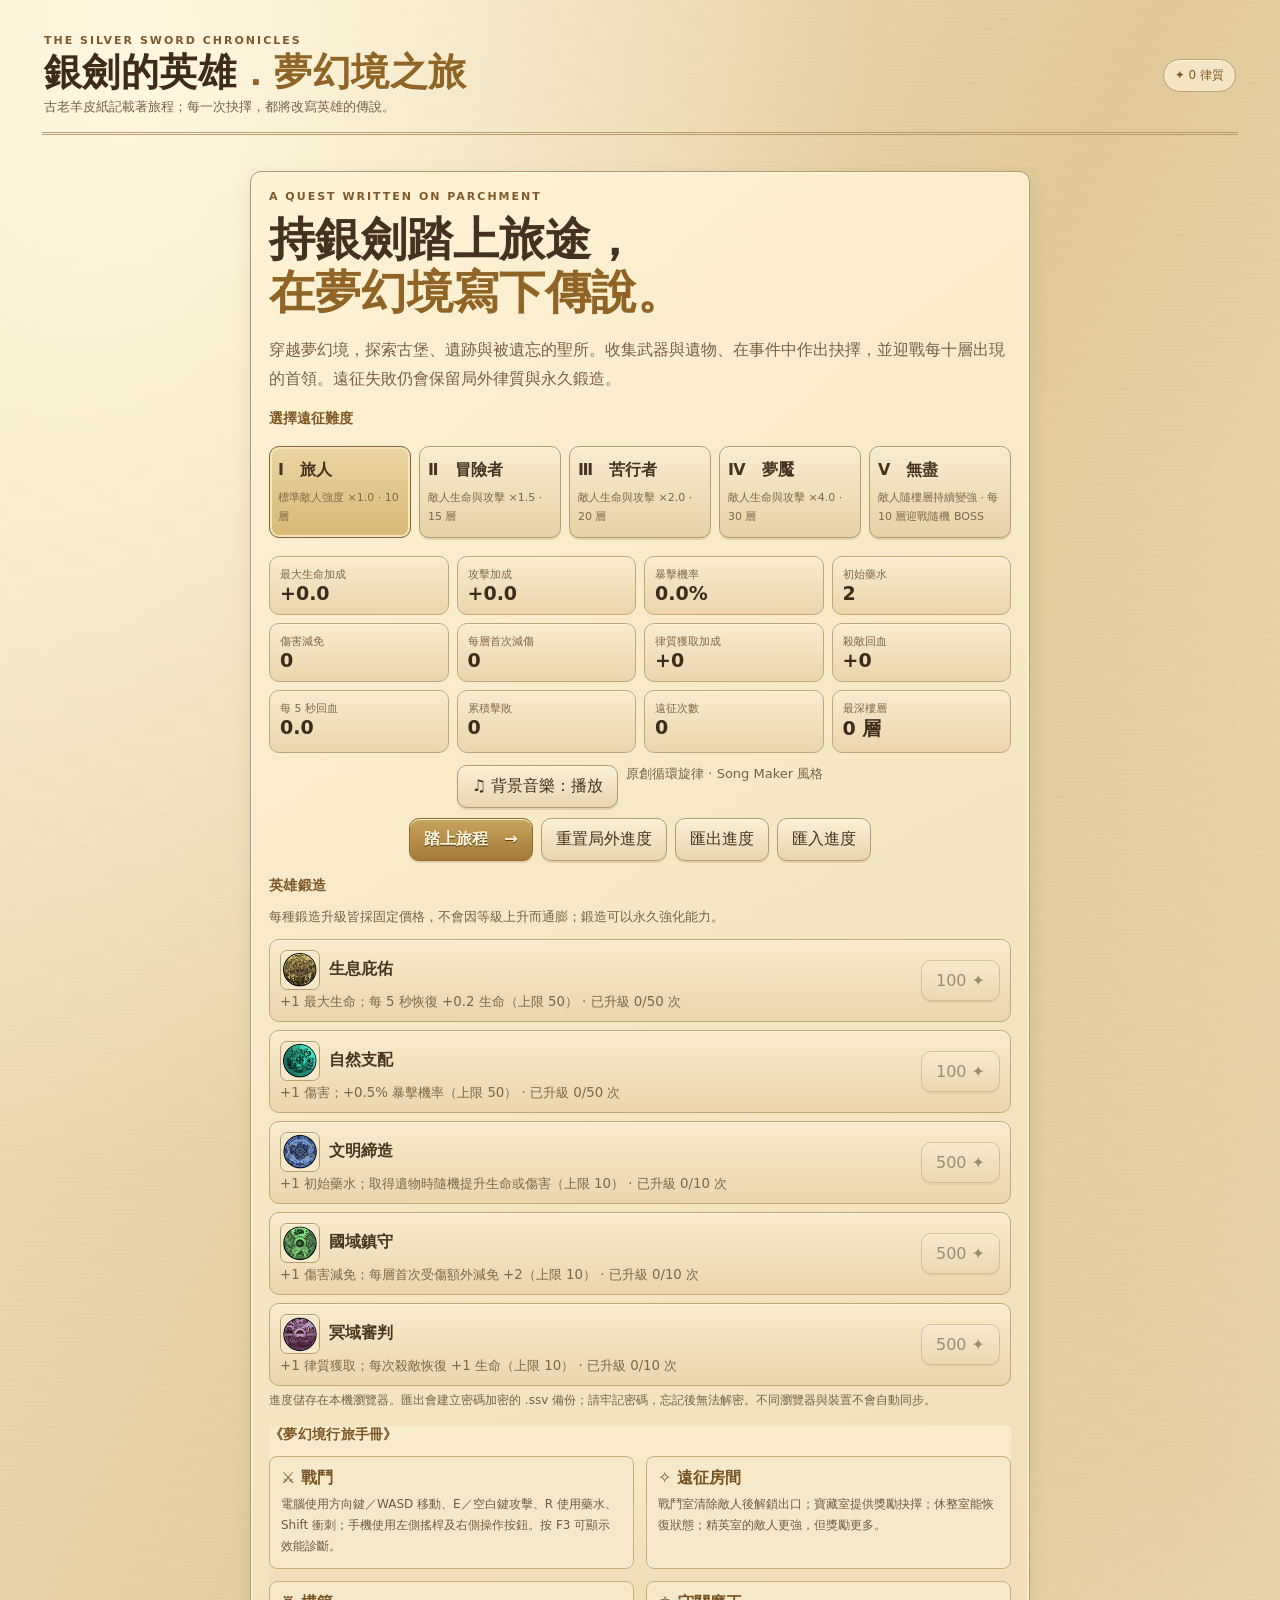
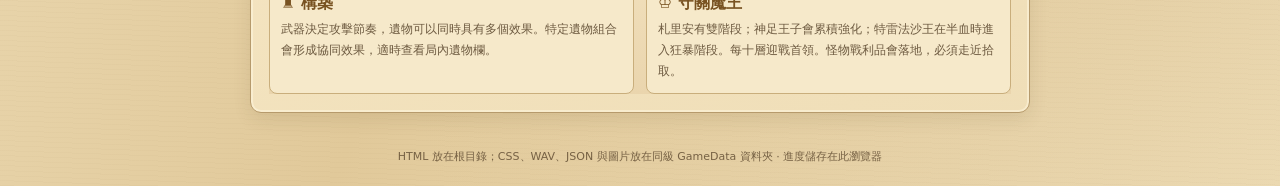
==== AshDungeon_3.html @ c8177628 "Add files via upload" ====
<!doctype html>
<html lang="zh-Hant">
<head>
<meta charset="utf-8"><meta name="viewport" content="width=device-width,initial-scale=1"><meta name="theme-color" content="#e9d9b8"><meta name="description" content="銀劍的英雄．夢幻境之旅：羊皮紙風格的即時戰鬥 Roguelite 遠征。"><title>銀劍的英雄．夢幻境之旅</title>
<link rel="stylesheet" href="./GameData/ashen_combat_fx.css"><style>
:root{--bg:#111318;--panel:#1b1e26;--panel2:#242833;--line:#353b49;--text:#eee9df;--muted:#9da5b5;--gold:#e9bd6b;--red:#e46f6f;--green:#8ed0a0;--blue:#91b9ed}*{box-sizing:border-box}body{margin:0;background:radial-gradient(ellipse at top,#252a36 0,#111318 55%);color:var(--text);font-family:system-ui,-apple-system,"Noto Sans TC","Microsoft JhengHei",sans-serif;min-height:100vh}button,select{font:inherit}button{cursor:pointer;border:1px solid var(--line);border-radius:10px;padding:10px 14px;background:#2b303c;color:var(--text);transition:.15s}button:hover:not(:disabled){border-color:var(--gold);transform:translateY(-1px)}button:disabled{opacity:.35;cursor:not-allowed}.primary{background:var(--gold);color:#211a10;border-color:var(--gold);font-weight:800}.danger{border-color:#754343;background:#402b30}.wrap{max-width:1150px;margin:auto;padding:22px}.top{display:flex;justify-content:space-between;align-items:center;gap:16px;margin-bottom:18px}.eyebrow{font-size:11px;letter-spacing:3px;color:var(--gold);font-weight:800}.brand{font-size:clamp(24px,4vw,38px);font-weight:900;letter-spacing:1px}.sub{color:var(--muted);font-size:13px}.badge{border:1px solid var(--line);border-radius:999px;padding:7px 11px;color:var(--gold);font-size:12px;white-space:nowrap}.layout{display:grid;grid-template-columns:minmax(0,1.6fr) minmax(270px,1fr);gap:16px}.panel{background:linear-gradient(145deg,#20242d,#191c23);border:1px solid var(--line);border-radius:16px;padding:18px;box-shadow:0 12px 30px #0002}.panel h2,.panel h3{margin:0 0 12px}.panel h2{font-size:17px}.panel h3{font-size:14px;color:var(--gold)}.startscreen{max-width:780px;margin:4vh auto}.hero{font-size:clamp(28px,5vw,46px);font-weight:950;line-height:1.15;margin:10px 0}.gold{color:var(--gold)}.intro{line-height:1.8;color:#c4c8d0}.difficulty{display:grid;grid-template-columns:repeat(4,1fr);gap:8px;margin:18px 0}.diff{padding:13px 8px;text-align:left}.diff strong{display:block;margin-bottom:5px}.diff small{color:var(--muted);font-size:11px}.diff.active{border-color:var(--gold);background:#403729;box-shadow:inset 0 0 0 1px #e9bd6b55}.stats{display:grid;grid-template-columns:repeat(4,1fr);gap:8px;margin-bottom:12px}.stat{padding:10px;background:#14171d;border:1px solid #2b303a;border-radius:10px}.stat label{font-size:11px;color:var(--muted);display:block}.stat strong{font-size:19px}.bar{height:6px;background:#353943;border-radius:99px;overflow:hidden;margin-top:6px}.bar span{display:block;height:100%;background:var(--red);transition:width .2s}.bar.blue span{background:var(--blue)}.map{display:grid;grid-template-columns:repeat(9,minmax(0,1fr));gap:5px;max-width:500px;margin:12px auto}.tile{aspect-ratio:1;padding:0;display:flex;align-items:center;justify-content:center;font-size:clamp(14px,3vw,23px);border-radius:7px;background:#272b34;border:1px solid #363b46;position:relative}.tile.floor{background:#20242b}.tile.wall{background:#111318;color:#424854}.tile.player{border-color:var(--gold);box-shadow:inset 0 0 0 2px #e9bd6b44}.tile.enemy{background:#492d33;border-color:#7a454b}.tile.exit{background:#2f4439;border-color:#547a61}.tile.chest{background:#493c28;border-color:#8c6c36}.tile.boss{background:#57272e;border-color:#b94b58}.controls{display:grid;grid-template-columns:repeat(3,1fr);gap:6px;max-width:220px;margin:12px auto}.controls button{padding:12px 4px}.controls .empty{visibility:hidden}.actions{display:flex;gap:8px;flex-wrap:wrap;justify-content:center}.log{height:190px;overflow:auto;display:flex;flex-direction:column;gap:7px;font-size:13px;line-height:1.55}.log p{margin:0;padding:7px 9px;background:#15181e;border-radius:7px;color:#c6cad2}.log p:first-child{color:var(--gold)}.skill-list{display:grid;gap:8px}.weapon-list{display:grid;gap:7px;margin-top:8px}.weapon-item{display:flex;justify-content:space-between;align-items:center;gap:8px;padding:9px;border:1px solid var(--line);border-radius:9px;background:#161920}.weapon-item.active{border-color:var(--gold);background:#403729}.skill{display:flex;justify-content:space-between;align-items:center;gap:12px;padding:10px;border:1px solid var(--line);border-radius:10px;background:#161920}.skill small{display:block;color:var(--muted);margin-top:3px}.section{margin-top:16px}.hidden{display:none!important}.upgrade-grid{display:grid;grid-template-columns:repeat(3,1fr);gap:10px}.upgrade{padding:15px;text-align:left;min-height:130px}.upgrade .ico{font-size:25px}.upgrade strong{display:block;margin:7px 0}.upgrade small{color:var(--muted);line-height:1.5}.modal{position:fixed;inset:0;background:#090a0dcc;display:flex;align-items:center;justify-content:center;padding:20px;z-index:5}.modalbox{max-width:680px;width:100%;background:#1b1e26;border:1px solid #55505a;border-radius:18px;padding:24px;box-shadow:0 25px 100px #0009}.modalbox h2{margin-top:0}.foot{margin-top:18px;text-align:center;color:#737b8b;font-size:11px}.toast{color:var(--green);font-size:13px;min-height:20px}.meta-row{display:flex;justify-content:space-between;align-items:center;padding:9px 0;border-bottom:1px solid #303540;font-size:13px}.meta-row:last-child{border:0}.meta-row span{color:var(--muted)}@media(max-width:760px){.wrap{padding:12px}.layout{grid-template-columns:1fr}.difficulty{grid-template-columns:repeat(2,1fr)}.stats{grid-template-columns:repeat(2,1fr)}.upgrade-grid{grid-template-columns:1fr}.top{align-items:flex-start}.map{gap:3px}.tile{border-radius:5px}.panel{padding:14px}}

.joystick-row{display:flex;flex-direction:column;align-items:center;gap:6px;margin:14px auto;touch-action:none;user-select:none}.joystick{width:150px;height:150px;border-radius:50%;position:relative;border:2px solid #626777;background:radial-gradient(circle,#343b49 0,#202530 62%,#151820 64%);box-shadow:inset 0 0 20px #0008;touch-action:none}.joystick:before,.joystick:after{content:"";position:absolute;background:#59617255}.joystick:before{left:50%;top:9%;bottom:9%;width:1px}.joystick:after{top:50%;left:9%;right:9%;height:1px}.joystick-thumb{position:absolute;width:54px;height:54px;left:50%;top:50%;transform:translate(-50%,-50%);border-radius:50%;border:2px solid var(--gold);background:radial-gradient(circle at 35% 30%,#f6d99d,#ad7d36);box-shadow:0 4px 12px #0008;pointer-events:none}.joy-note{font-size:11px;color:var(--muted)}.tile{overflow:visible}.tile.enemy,.tile.boss{transition:filter .15s}

.forge-heading{display:flex;align-items:center;gap:9px;margin-bottom:2px}.forge-info{flex:1;min-width:0}.forge-icon{width:40px;height:40px;flex:0 0 40px;display:inline-flex;align-items:center;justify-content:center;font-size:28px;border:1px solid #3b414f;border-radius:9px;background:#10141b;overflow:hidden}.forge-icon .game-icon-image{width:100%;height:100%;object-fit:contain}.weapon-icon{display:inline-flex;vertical-align:middle;align-items:center;justify-content:center;width:27px;height:27px;margin-right:5px;font-size:21px}.weapon-icon .game-icon-image{width:100%;height:100%;object-fit:contain}.forge-skill{align-items:center}
</style>
<style id="silverParchmentTheme">
:root{--bg:#e9d9b8;--panel:#f5e7c8;--panel2:#ead8b2;--line:#b9a37d;--text:#3e3020;--muted:#78664a;--gold:#8d642b;--red:#9a3f36;--green:#426747;--blue:#466d8d;--ink:#3c2c1b;--paper:#f5e9ca;--paper-dark:#e5d1a8;--silver:#8d969f}
html{background:#d8c398}body{color:var(--text);background-color:#e9d9b8;background-image:radial-gradient(ellipse at 12% 3%,#fff5da 0,transparent 44%),radial-gradient(ellipse at 88% 82%,#c5a87933 0,transparent 45%),repeating-linear-gradient(3deg,#6e512405 0,#6e512405 1px,transparent 1px,transparent 4px),linear-gradient(115deg,#efe2c3,#e3d0a9 50%,#eddfbf);font-family:Georgia,"Noto Serif TC","Songti TC","PMingLiU",serif}
body:before{content:"";position:fixed;inset:0;pointer-events:none;opacity:.2;z-index:-1;background:repeating-linear-gradient(90deg,transparent 0,transparent 7px,#8e71431a 8px,transparent 9px);mix-blend-mode:multiply}
button,select,input{font-family:inherit}button{color:#44331f;background:linear-gradient(#fbf0d7,#e8d5af);border-color:#b49a6e;box-shadow:0 2px 0 #b49a6e55, inset 0 1px #fff8d9;transition:transform .12s,border-color .12s,box-shadow .12s}button:hover:not(:disabled){border-color:#815923;box-shadow:0 3px 0 #9a784633;transform:translateY(-1px)}button:disabled{opacity:.48}.primary{background:linear-gradient(#c6a15a,#a7803d);color:#fff8e4;border-color:#8d642b;text-shadow:0 1px #503817}.danger{color:#6e2925;background:linear-gradient(#f4dfc9,#e7c7ad);border-color:#b17a60}
.wrap{max-width:1240px}.top{padding:12px 2px 16px;border-bottom:3px double #b99d70}.eyebrow{color:#7e5a2a;letter-spacing:2px}.brand{color:#3d2b1b;text-shadow:0 1px #fff4d7;letter-spacing:.4px}.gold{color:#8f6426}.badge{background:#f4e5c5;color:#80591f;border-color:#bca174;box-shadow:inset 0 1px #fff8de}.panel{background:linear-gradient(150deg,#fbf0d6ee,#f1e0bded);border:1px solid #b69a6d;border-radius:11px;box-shadow:0 6px 18px #5d452019,inset 0 0 0 3px #fff6dc66}.panel h3{color:#7c5625}.sub,.intro{color:#6f5d43}.intro{line-height:1.85}.stat,.live-stat,.skill,.weapon-item{background:#ead8b6;border-color:#c8af82;color:#443421;box-shadow:inset 0 1px #fff4d6}.stat strong,.live-stat strong{color:#3c2c1b}.difficulty .diff{background:linear-gradient(#f8edcf,#e6d1a7)}.difficulty .diff.active{background:linear-gradient(#ead5a4,#d8b975);border-color:#86602d;box-shadow:inset 0 0 0 2px #f5e5bd}.map{background-color:#e7d3a9!important;border:3px double #9f8257!important;box-shadow:inset 0 0 0 4px #f8eac8, inset 0 0 28px #97744730}.arena-wall{background:linear-gradient(135deg,#b6a17b,#8b7657)!important;border-color:#6b583e!important;box-shadow:inset 0 0 0 2px #caba98,0 2px 2px #392a1b33}.arena-actor .arena-name{color:#342617;text-shadow:0 1px #f8eaca}.arena-actor.enemy .arena-sprite{filter:drop-shadow(0 2px 2px #49271955)}.arena-actor.player .arena-sprite{filter:drop-shadow(0 2px 2px #24476b55)}.arena-hp{background:#ccb99a;border:1px solid #887353}.arena-hp span{background:linear-gradient(90deg,#9b3934,#cf6552)}.arena-actor.player .arena-hp span{background:linear-gradient(90deg,#4c704f,#7b9d64)}.arena-exit,.arena-chest,.arena-search{filter:drop-shadow(0 1px 1px #5a3c20a0)}.attack-range-ring{border-color:#7d6ca3!important;background:#bdaedf17!important}.log{background:#f8edcf;border-color:#c4aa7c;color:#4e3a24}.log p{border-bottom-color:#d8c39d}.boss-info{background:#f0d9be;color:#7a302c;border-color:#b87b66}.modal{background:#49351f75;backdrop-filter:blur(2px)}.modalbox{background:linear-gradient(150deg,#fbefd1,#e8d4ad);border-color:#a98c60;box-shadow:0 18px 45px #38241155,inset 0 0 0 3px #fff4d4}.upgrade{background:linear-gradient(#f8edcf,#e7d3ac);border-color:#c1a477}.upgrade strong{color:#4b351e}.upgrade small{color:#7a684d}.toast{background:#f6e6c3;color:#554027;border-color:#bfa174}.foot{color:#806e53}.section{border-top-color:#c7ad80}.meta-row{border-bottom-color:#d2bd97}.forge-icon{color:#82602d}.weapon-item.active{background:#e6d1a4;border-color:#8b642d;box-shadow:inset 0 0 0 1px #b28c4f66}.target-status{margin:6px 0 10px;padding:8px 11px;background:#eee0bd;border:1px dashed #b79a6d;border-radius:8px;color:#665135;font-size:12px}.starter-choice{display:flex;align-items:center;justify-content:space-between;gap:18px;padding:13px;margin:12px 0;background:#eee0bd;border:1px solid #c1a477;border-radius:9px}.starter-choice label{display:flex;flex-direction:column;gap:4px}.starter-choice select{min-width:190px;max-width:100%;padding:9px;border:1px solid #b9a078;border-radius:7px;background:#fff2d2;color:#44331f}.codex{margin-top:15px;background:#efdfbb}.codex-grid{display:grid;grid-template-columns:repeat(2,minmax(0,1fr));gap:12px}.codex-grid>div{padding:11px;border:1px solid #c9ae7c;border-radius:8px;background:#f6e9ca}.codex-grid b{color:#785221}.codex-grid p{margin:5px 0 0;font-size:12px;line-height:1.75;color:#6d5a40}.build-panel{margin-top:12px;padding:12px;background:#efe0bc;border:1px solid #c7ab7b;border-radius:9px}.build-panel h4{margin:0 0 8px;color:#795421}.build-panel .synergy{padding:7px 8px;margin:5px 0;border-left:3px solid #78916c;background:#f8edce;font-size:12px}.build-panel .synergy.inactive{opacity:.55;border-left-color:#bca77c}.weapon-dps{display:block;margin-top:3px;color:#7b633f;font-size:11px}.arena-actor{pointer-events:auto;cursor:crosshair;will-change:left,top;transition:left .055s linear,top .055s linear}.target-lock-marker{position:absolute;z-index:13;transform:translate(-50%,-50%);color:#9b3c31;font-size:25px;text-shadow:0 1px #fff1cf;pointer-events:none;animation:targetMarkPulse .7s ease-in-out infinite alternate}@keyframes targetMarkPulse{from{opacity:.65;transform:translate(-50%,-50%) scale(.85)}to{opacity:1;transform:translate(-50%,-50%) scale(1.08)}}.arena-actor.elite .arena-sprite{filter:drop-shadow(0 0 5px #a76627);outline:2px solid #b47f34;outline-offset:2px;border-radius:50%}.arena-actor.target-locked .arena-sprite{outline:3px solid #a63d32;outline-offset:5px;border-radius:50%;filter:drop-shadow(0 0 7px #d16b43)}.arena-actor.target-locked:after{content:"◆";position:absolute;top:-26px;left:50%;transform:translateX(-50%);color:#9e3c32;font-size:16px;text-shadow:0 1px #fff3d8}.enemy-attack-warning{position:absolute;z-index:12;transform:translate(-50%,-50%);width:29px;height:29px;border:2px solid #a34036;border-radius:50%;background:#e6a59a77;color:#7c2d27;text-align:center;font:bold 18px/25px Georgia,serif;pointer-events:none;box-shadow:0 0 0 4px #b74f3b22;animation:attackWarningPulse .36s ease-in-out infinite alternate}.magic-charge-marker{color:#9a762b!important;background:#fff0b8bd!important;border-color:#8d642b!important;box-shadow:0 0 0 4px #d3aa4f44,0 0 15px #d3aa4f99!important}.boss-warning-lane{background:#b7473c55!important;border-color:#8c2e2b!important}.elite-label{color:#945f22;font-weight:800}.save-help{color:#806a4a;font-size:12px;margin-top:5px}.section h3{letter-spacing:.3px}.arena-actor.bleeding .arena-sprite{filter:drop-shadow(0 0 5px #a33b33)!important}.arena-actor.bleeding:before{content:'🩸';position:absolute;right:-9px;top:-12px;font-size:14px;z-index:15;filter:drop-shadow(0 1px #fff0cb)}.scenario-chance{display:block;color:#486b48;font-weight:700;margin-top:4px}.scenario-cost{color:#91473d}.scenario-lock{color:#9a3b33}.save-help{line-height:1.65}@keyframes attackWarningPulse{from{transform:translate(-50%,-50%) scale(.9);opacity:.7}to{transform:translate(-50%,-50%) scale(1.08);opacity:1}}
@media(max-width:760px){.wrap{padding:12px}.layout{grid-template-columns:minmax(0,1fr)}.starter-choice{align-items:stretch;flex-direction:column;gap:8px}.starter-choice select{width:100%}.codex-grid{grid-template-columns:1fr}.top{align-items:flex-start}.badge{white-space:normal}}
</style>


<style id="silver-final-theme-fixes">
body,button,select,input,textarea,.hero,h1,h2,h3,h4,.arena-actor .arena-name,.enemy-attack-warning,.magic-charge-marker{font-family:system-ui,-apple-system,"Noto Sans TC","Microsoft JhengHei","PingFang TC","Heiti TC",sans-serif!important}
#gameScreen #map.map{border:0!important;outline:0!important;box-shadow:none!important;background-color:#e7d3a9!important}
.magic-charge-marker{color:#94713a!important;background:rgba(231,211,169,.88)!important;border:1px solid #c7ad80!important;border-radius:5px!important;box-shadow:0 0 0 2px rgba(199,173,128,.16)!important;text-shadow:0 1px #f8edcf!important;filter:none!important}
.arena-chest{filter:drop-shadow(0 1px 2px #8b7657)!important;background:transparent!important;border:0!important;box-shadow:none!important}
.arena-loot{position:absolute;z-index:4;display:flex;align-items:center;justify-content:center;transform:translate(-50%,-50%);width:3.4%;min-width:21px;aspect-ratio:1;border:1px solid #c7ad80;border-radius:50%;background:rgba(231,211,169,.74);color:#8a642e;font-size:clamp(14px,2.2vw,22px);line-height:1;text-shadow:0 1px #f8edcf;box-shadow:0 1px 2px #947b4b22;pointer-events:none;animation:groundLootPulse 1.4s ease-in-out infinite alternate}
.arena-loot[title^="夢境律質"]{color:#97702f;border-color:#bba071}.arena-loot[title^="遺物"]{color:#8e773d;border-color:#c1a77a}
@keyframes groundLootPulse{from{opacity:.72;transform:translate(-50%,-50%) scale(.92)}to{opacity:1;transform:translate(-50%,-50%) scale(1.04)}}
.enemy-attack-warning.boss-charge-warning{border-color:#9f5f2c;background:rgba(218,157,91,.38);color:#754321;box-shadow:0 0 0 4px rgba(159,95,44,.15)}
</style>

</head><body><div class="wrap">
<header class="top"><div><div class="eyebrow">THE SILVER SWORD CHRONICLES</div><div class="brand">銀劍的英雄<span class="gold">．夢幻境之旅</span></div><div class="sub">古老羊皮紙記載著旅程；每一次抉擇，都將改寫英雄的傳說。</div></div><div class="badge" id="headerMeta">✦ 0 律質</div></header>
<section id="startScreen" class="panel startscreen"><div class="eyebrow">A QUEST WRITTEN ON PARCHMENT</div><div class="hero">持銀劍踏上旅途，<br><span class="gold">在夢幻境寫下傳說。</span></div><p class="intro">穿越夢幻境，探索古堡、遺跡與被遺忘的聖所。收集武器與遺物、在事件中作出抉擇，並迎戰每十層出現的首領。遠征失敗仍會保留局外律質與永久鍛造。</p><h3>選擇遠征難度</h3><div class="difficulty" id="difficultyList"></div><div class="stats meta-stats"><div class="stat"><label>最大生命加成</label><strong id="metaHp">+0.0</strong></div><div class="stat"><label>攻擊加成</label><strong id="metaAtk">+0.0</strong></div><div class="stat"><label>暴擊機率</label><strong id="metaCrit">0.0%</strong></div><div class="stat"><label>初始藥水</label><strong id="metaPot">2</strong></div><div class="stat"><label>傷害減免</label><strong id="metaDR">0</strong></div><div class="stat"><label>每層首次減傷</label><strong id="metaLayerDR">0</strong></div><div class="stat"><label>律質獲取加成</label><strong id="metaShard">+0</strong></div><div class="stat"><label>殺敵回血</label><strong id="metaKillHeal">+0</strong></div><div class="stat"><label>每 5 秒回血</label><strong id="metaRegen">+0.0</strong></div><div class="stat"><label>累積擊敗</label><strong id="metaKills">0</strong></div><div class="stat"><label>遠征次數</label><strong id="metaRuns">0</strong></div><div class="stat"><label>最深樓層</label><strong id="metaBest">0 / 10</strong></div></div><div class="actions" style="margin:10px 0"><button id="musicToggle">♫ 背景音樂：開啟／暫停</button><span class="sub">原創循環旋律 · Song Maker 風格</span></div><div class="actions"><button class="primary" id="startBtn">踏上旅程　→</button><button id="resetMeta">重置局外進度</button><button id="exportSaveBtn">匯出進度</button><button id="importSaveBtn">匯入進度</button><input id="importSaveFile" type="file" accept=".ssv,.json,application/json,application/octet-stream" hidden></div><div class="section"><h3>英雄鍛造</h3><p class="sub">每種鍛造升級皆採固定價格，不會因等級上升而通膨；鍛造可以永久強化能力。</p><div id="metaShop" class="skill-list"></div></div><div class="section codex"><h3>《夢幻境行旅手冊》</h3><div class="codex-grid"><div><b>⚔ 戰鬥</b><p>電腦使用方向鍵／WASD 移動、E／空白鍵攻擊、R 使用藥水、Shift 衝刺；手機使用左側搖桿及右側操作按鈕。按 F3 可顯示效能診斷。</p></div><div><b>✧ 遠征房間</b><p>戰鬥室清除敵人後解鎖出口；寶藏室提供獎勵抉擇；休整室能恢復狀態；精英室的敵人更強，但獎勵更多。</p></div><div><b>♜ 構築</b><p>武器決定攻擊節奏，遺物可以同時具有多個效果。特定遺物組合會形成協同效果，適時查看局內遺物欄。</p></div><div><b>♔ 守關魔王</b><p>札里安有雙階段；神足王子會累積強化；特雷法沙王在半血時進入狂暴階段。每十層迎戰首領。怪物戰利品會落地，必須走近拾取。</p></div></div></div></section>
<section id="gameScreen" class="hidden">
<div class="layout"><div class="panel"><div style="display:flex;justify-content:space-between;gap:10px;align-items:center"><div><h2 id="roomTitle">第一層：銀霧入口</h2><div class="sub" id="roomDesc">探索道路、搜集戰利品，並尋找通往下一層的出口。</div></div><span class="badge" id="roomBadge">即時戰鬥</span></div><div class="map" id="map" aria-label="地城自由移動地圖"></div>
<div id="bossInfo" class="boss-info hidden" aria-live="polite"></div>
<div class="dpad" aria-label="按住方向鍵持續移動">
  <span class="dpad-empty"></span><button type="button" data-dir="up" aria-label="向上">▲</button><span class="dpad-empty"></span>
  <button type="button" data-dir="left" aria-label="向左">◀</button><button type="button" data-dir="down" aria-label="向下">▼</button><button type="button" data-dir="right" aria-label="向右">▶</button>
  <div class="dpad-note">按住可持續移動；可同時按兩個方向斜向移動。電腦使用方向鍵／WASD。</div>
</div>
<div class="combat-readout"><div class="life-readout"><span>生命值</span><strong id="lifeValue">30 / 30</strong><div class="bar"><span id="lifeBar" style="width:100%"></span></div></div><div class="attack-readout"><span>攻擊力</span><strong id="attackValue">5.0</strong></div></div>
<div class="actions"><button id="attackBtn" class="danger">⚔ 攻擊（E）</button><button id="potionBtn">✚ 使用藥水（R）</button></div><div id="targetStatus" class="target-status" aria-live="polite" style="display:none"></div><div class="perf-tools"><button id="perfToggleBtn" type="button" aria-expanded="false">效能監測</button><div id="perfPanel" class="perf-panel hidden" aria-live="polite">等待戰鬥資料…</div></div><div class="section"><h3>冒險紀錄</h3><div class="log" id="log"></div></div></div>
<div><div class="panel"><h2>局內即時數值面板</h2><div id="liveStats" class="live-stat-grid"><div class="live-stat"><span>生命值（當前／最大）</span><strong id="liveHp">—</strong></div><div class="live-stat"><span>當前最大 HP</span><strong id="liveMaxHp">—</strong></div><div class="live-stat"><span>攻擊力</span><strong id="liveAtk">—</strong></div><div class="live-stat"><span>暴擊機率</span><strong id="liveCrit">—</strong></div><div class="live-stat"><span>常駐減傷</span><strong id="liveDR">—</strong></div><div class="live-stat"><span>本層首次額外減傷</span><strong id="liveLayerDR">—</strong></div><div class="live-stat"><span>回血量／每 5 秒</span><strong id="liveRegen">—</strong></div><div class="live-stat"><span>藥水治療量</span><strong id="livePotionHeal">—</strong></div><div class="live-stat"><span>剩餘藥水</span><strong id="livePotions">—</strong></div><div class="live-stat"><span>移動速度</span><strong id="liveMoveSpeed">—</strong></div><div class="live-stat"><span>武器攻擊半徑</span><strong id="liveRange">—</strong></div><div class="live-stat"><span>命中冷卻／空揮冷卻</span><strong id="liveCooldown">—</strong></div></div><div class="section"><h3>本次遠征</h3><div class="meta-row"><b>難度</b><span id="runDifficulty">旅人</span></div><div class="meta-row"><b>本局律質</b><span id="runShards">0</span></div><div class="meta-row"><b>本局擊殺</b><span id="runKills">0</span></div><div class="meta-row"><b>遺物數量</b><span id="relicCount">0 件</span></div></div><div class="section"><h3>武器欄</h3><div class="sub">裝備武器會改變攻擊倍率與射程。</div><div id="weaponList" class="weapon-list"></div></div><div class="section"><h3>本局遺物</h3><div id="relics" class="skill-list"><div class="sub">尚未取得遺物。</div></div></div><div class="section"><h3>操作提示</h3><p class="sub" style="line-height:1.8">電腦：方向鍵／WASD 移動、E／空白鍵攻擊、R 使用藥水、Shift 衝刺；手機：左側搖桿移動，右側按鈕攻擊、回血與衝刺。靠近星芒印記可調查，清除敵人後即可前往出口。</p></div><button id="giveUpBtn" class="danger" style="width:100%;margin-top:14px">結束本次遠征</button></div></div></div></section>
<audio id="bgm" src="./GameData/ashen_dungeon_bgm.wav" loop preload="auto"></audio><div class="foot">HTML 放在根目錄；CSS、WAV、JSON 與圖片放在同級 GameData 資料夾 · 進度儲存在此瀏覽器</div></div>
<div id="modal" class="modal hidden"><div class="modalbox" id="modalContent"></div></div>
<script>
const $=id=>document.getElementById(id);const DIFFS=[{name:'旅人',desc:'標準敵人強度 ×1.0',hp:1,atk:1,reward:1},{name:'冒險者',desc:'敵人生命與攻擊 ×1.5',hp:1.5,atk:1.5,reward:1.7},{name:'苦行者',desc:'敵人生命與攻擊 ×2.0',hp:2,atk:2,reward:2.2},{name:'夢魘',desc:'敵人生命與攻擊 ×4.0',hp:4,atk:4,reward:3.0}];
const SHOP=[{id:'life',name:'生息庇佑',desc:'+1 最大生命；每 5 秒恢復 +0.2 生命（上限 50）',cost:100,max:50,iconFile:'生息.png',fallbackIcon:'♥'},{id:'nature',name:'自然支配',desc:'+1 傷害；+0.5% 暴擊機率（上限 50）',cost:100,max:50,iconFile:'自然.png',fallbackIcon:'⚔'},{id:'civil',name:'文明締造',desc:'+1 初始藥水；取得遺物時隨機提升生命或傷害（上限 10）',cost:500,max:10,iconFile:'文明.png',fallbackIcon:'⚗'},{id:'nation',name:'國域鎮守',desc:'+1 傷害減免；每層首次受傷額外減免 +2（上限 10）',cost:500,max:10,iconFile:'國域.png',fallbackIcon:'🛡'},{id:'underworld',name:'冥域審判',desc:'+1 律質獲取；每次殺敵恢復 +1 生命（上限 10）',cost:500,max:10,iconFile:'冥域.png',fallbackIcon:'☠'}];
let WEAPONS=[{id:'short',name:'短劍',icon:'🗡️',fallbackIcon:'🗡️',mult:1,range:1,cooldown:1500,wall:false,attackFx:'fx-short'},{id:'long',name:'長劍',icon:'⚔️',fallbackIcon:'⚔️',mult:1.5,range:1,cooldown:2000,wall:false,attackFx:'fx-long'},{id:'spear',name:'長槍',icon:'🔱',fallbackIcon:'🔱',mult:1,range:2,cooldown:1800,wall:false,attackFx:'fx-spear'},{id:'bow',name:'長弓',icon:'🏹',fallbackIcon:'🏹',mult:1,range:2,cooldown:2000,wall:true,attackFx:'fx-arrow'},{id:'gunlance',name:'銃槍',icon:'🔫',fallbackIcon:'🔫',mult:0.4,range:3,cooldown:700,wall:false,attackFx:'fx-bullet'}];let BUFFS=[{name:'銳刃',desc:'本局攻擊力 +2',apply:r=>r.atk+=2},{name:'厚甲',desc:'最大生命 +8，並恢復 8 點生命',apply:r=>{r.maxHp+=8;r.hp=Math.min(r.maxHp,r.hp+8)}},{name:'藥劑熟練',desc:'藥水治療量 +6',apply:r=>r.potHeal+=6},{name:'迅捷步伐',desc:'本局每次受傷減少 1 點（最低 1）',apply:r=>r.armor=(r.armor||0)+1},{name:'靈魂收割',desc:'每次擊殺額外獲得 3 律質',apply:r=>r.bonusShard+=3},{name:'獵手本能',desc:'暴擊機率 +15%',apply:r=>r.crit=Math.min(.75,r.crit+.15)}];let meta=loadMeta(),difficulty=0,run=null;meta.up=Object.assign({life:0,nature:0,civil:0,nation:0,underworld:0},meta.up||{});function loadMeta(){try{return Object.assign({shards:0,up:{life:0,nature:0,civil:0,nation:0,underworld:0},kills:0,runs:0,best:0},JSON.parse(localStorage.getItem('ashen_meta')||'{}'))}catch{return {shards:0,up:{life:0,nature:0,civil:0,nation:0,underworld:0},kills:0,runs:0,best:0}}}function saveMeta(){localStorage.setItem('ashen_meta',JSON.stringify(meta));renderMeta()}
function renderMeta(){
 $('headerMeta').textContent='✦ '+meta.shards+' 律質';$('metaAtk').textContent='+'+meta.up.nature.toFixed(1);$('metaHp').textContent='+'+meta.up.life.toFixed(1);$('metaCrit').textContent=(meta.up.nature*.5).toFixed(1)+'%';$('metaPot').textContent=2+meta.up.civil;$('metaDR').textContent=meta.up.nation;$('metaLayerDR').textContent=2*meta.up.nation;$('metaShard').textContent='+'+meta.up.underworld;$('metaKillHeal').textContent='+'+meta.up.underworld;$('metaRegen').textContent=(meta.up.life*.2).toFixed(1);$('metaKills').textContent=meta.kills;$('metaRuns')&&($('metaRuns').textContent=Number(meta.runs)||0);$('metaBest')&&($('metaBest').textContent=`${Number(meta.best)||0} / 10`);
 $('difficultyList').innerHTML=DIFFS.map((d,i)=>`<button class="diff ${difficulty===i?'active':''}" data-diff="${i}"><strong>${['Ⅰ','Ⅱ','Ⅲ','Ⅳ'][i]}　${d.name}</strong><small>${d.desc}</small></button>`).join('');
 $('metaShop').innerHTML=SHOP.map(s=>`<div class="skill forge-skill"><div class="forge-info"><div class="forge-heading"><span class="forge-icon" data-icon-src="${escapeHtmlText(s.iconFile)}" data-fallback="${escapeHtmlText(s.fallbackIcon)}"></span><b>${escapeHtmlText(s.name)}</b></div><small>${escapeHtmlText(s.desc)} · 已升級 ${meta.up[s.id]}/${s.max} 次</small></div><button data-buy="${s.id}" ${meta.shards<s.cost||meta.up[s.id]>=s.max?'disabled':''}>${s.cost} ✦</button></div>`).join('');
 $('metaShop').querySelectorAll('.forge-icon').forEach(el=>setIconContent(el,el.dataset.iconSrc,el.dataset.fallback||'✧'));
}
$('difficultyList').addEventListener('click',e=>{let b=e.target.closest('[data-diff]');if(b){difficulty=+b.dataset.diff;renderMeta()}});$('metaShop').addEventListener('click',e=>{let b=e.target.closest('[data-buy]');if(!b)return;let s=SHOP.find(x=>x.id===b.dataset.buy);if(meta.shards<s.cost||meta.up[s.id]>=s.max)return;meta.shards-=s.cost;meta.up[s.id]++;saveMeta();logMeta('鍛造完成：'+s.name+'。')});function logMeta(t){let el=$('metaShop');let p=document.createElement('div');p.className='toast';p.textContent=t;el.prepend(p);setTimeout(()=>p.remove(),2500)}
const names=['銀霧入口','斷裂長廊','失落祭室','沉眠兵營','腐朽花園','無聲圖書庫','血色熔爐','空洞聖堂','王座前庭','夢境王座'];let ENEMIES=[];let RELICS=[];let BOSS_DATA={dreamKing:{baseHp:84,speed:136}};let MONSTER_CONFIG={boss:BOSS_DATA.dreamKing};
function startRun(){const d=DIFFS[difficulty],maxHp=30+meta.up.life;run={floor:1,hp:maxHp,maxHp,baseMoveSpeed:200,speedPercent:0,moveSpeed:200,atk:5+meta.up.nature,pots:2+meta.up.civil,shards:0,kills:0,relics:[],bonusShard:meta.up.underworld,regen:meta.up.life*.2,potHeal:12,guard:0,guardBase:meta.up.nation,guardLayer:2*meta.up.nation,guardUsed:false,crit:meta.up.nature*.005,armor:0,weapon:'short',weapons:['short'],buffs:[],turn:0,explored:false,done:false,diff:d,map:[],player:{x:1,y:1},enemies:[],chests:[],exit:{x:7,y:5},roomSearched:false};$('startScreen').classList.add('hidden');$('gameScreen').classList.remove('hidden');$('runDifficulty').textContent=d.name;makeRoom();addLog('你踏入夢幻境。羊皮紙地圖邊緣寫著古老誓言，銀劍在鞘中微微鳴響。');render()}
function makeRoom(){run.player={x:1,y:1};run.exit={x:7,y:5};run.map=[];for(let y=0;y<7;y++){let row=[];for(let x=0;x<9;x++)row.push((x===0||x===8||y===0||y===6)?'wall':'floor');run.map.push(row)}run.map[5][7]='exit';
// 生成內部牆壁；每次加牆後檢查所有可走格仍彼此連通，確保不會封死道路。
const connected=()=>{const seen=new Set(['1,1']),q=[[1,1]];for(let i=0;i<q.length;i++){const [x,y]=q[i];for(const [dx,dy] of [[1,0],[-1,0],[0,1],[0,-1]]){const nx=x+dx,ny=y+dy,k=nx+','+ny;if(nx>0&&nx<8&&ny>0&&ny<6&&run.map[ny][nx]!=='wall'&&!seen.has(k)){seen.add(k);q.push([nx,ny])}}}for(let y=1;y<6;y++)for(let x=1;x<8;x++)if(run.map[y][x]!=='wall'&&!seen.has(x+','+y))return false;return seen.has('7,5')};let candidates=[];for(let y=2;y<5;y++)for(let x=2;x<7;x++)if(!(x===4&&y===3))candidates.push({x,y});candidates.sort(()=>Math.random()-.5);for(const p of candidates){if(Math.random()<.23){run.map[p.y][p.x]='wall';if(!connected())run.map[p.y][p.x]='floor'}}if(run.floor===10)run.map[3][4]='floor';run.enemies=[];run.chests=[];run.roomSearched=false;run.guardThisRoom=false;run.guardUsed=false;let n=run.floor===10?1:Math.min(4,1+Math.floor(run.floor/3));for(let i=0;i<n;i++){let p=randomFloor();if(run.floor===10){p={x:4,y:3};}const regularEnemies=ENEMIES.filter(m=>!m.supportOnly&&Number(m.spawnFromFloor||1)<=run.floor);const monsterPool=regularEnemies.length?regularEnemies:ENEMIES.filter(m=>!m.supportOnly);let base=monsterPool[Math.floor(Math.random()*monsterPool.length)];const packSize=run.floor===10?1:Math.max(1,Math.min(6,Math.floor(Number(base.spawnCount)||1)));for(let packIndex=0;packIndex<packSize;packIndex++){let spawnPoint=p;if(packIndex>0){const offsets=[[1,0],[-1,0],[0,1],[0,-1],[1,1],[-1,1],[1,-1],[-1,-1]].sort(()=>Math.random()-.5);const nearby=offsets.map(([ox,oy])=>({x:p.x+ox,y:p.y+oy})).find(q=>q.x>0&&q.x<8&&q.y>0&&q.y<6&&run.map[q.y][q.x]==='floor'&&!(q.x===1&&q.y===1)&&!(q.x===7&&q.y===5)&&!run.enemies.some(e=>e.x===q.x&&e.y===q.y));spawnPoint=nearby||randomFloor();}const baseHp=run.floor===10?Math.max(1,Number(MONSTER_CONFIG.boss?.baseHp)||84):(Number(base.hp)||1)+run.floor*2;const scaledHp=Math.max(1,Math.round(baseHp*run.diff.hp));const baseAtk=Number(base.atk)||0;run.enemies.push({...base,x:spawnPoint.x,y:spawnPoint.y,name:run.floor===10?'夢境君王':base.name,icon:run.floor===10?'👹':base.icon,hp:scaledHp,maxHp:scaledHp,atk:Math.round((run.floor===10?7:(baseAtk===0?0:baseAtk+Math.floor(run.floor/3)))*run.diff.atk),boss:run.floor===10})}}for(let i=0;i<2;i++){let p=randomFloor();run.chests.push({...p,open:false})}run.searchPoint=randomFloor();run.searchUsed=false; $('roomTitle').textContent=`第 ${run.floor} 層：${names[run.floor-1]}`;$('roomDesc').textContent=run.floor===10?'夢境王座正在甦醒。擊敗夢境君王，結束這次遠征。':'找到出口，帶著戰利品繼續深入。';$('roomBadge').textContent=run.floor===10?'首領戰':'探索中'}function randomFloor(){for(let i=0;i<100;i++){let x=1+Math.floor(Math.random()*7),y=1+Math.floor(Math.random()*5);if(run.map[y][x]==='floor'&&!(x===1&&y===1)&&!(x===7&&y===5)&&!run.enemies?.some(e=>e.x===x&&e.y===y)&&!run.chests?.some(c=>c.x===x&&c.y===y))return{x,y}}return{x:4,y:4}}
function addLog(t){let p=document.createElement('p');p.textContent=t;$('log').prepend(p);while($('log').children.length>45)$('log').lastChild.remove()}
function render(){if(!run)return;$('hpText').textContent=`${Math.max(0,run.hp).toFixed(1)} / ${run.maxHp.toFixed(1)}`;$('hpBar').style.width=Math.max(0,run.hp/run.maxHp*100)+'%';$('atkText').textContent=run.atk.toFixed(1);$('potText').textContent=run.pots;$('floorText').textContent=`${run.floor} / 10`;$('floorBar').style.width=run.floor*10+'%';$('runShards').textContent=run.shards;$('runKills').textContent=run.kills;$('relicCount').textContent=run.relics.length+' 件';$('weaponList').innerHTML=WEAPONS.filter(w=>run.weapons.includes(w.id)).map(w=>`<div class="weapon-item ${run.weapon===w.id?'active':''}"><div><b>${w.icon} ${w.name}</b><div class="sub">傷害 ×${w.mult} · 距離 ${w.range}${w.wall?' · 可穿牆':''}</div></div><button data-equip="${w.id}" ${run.weapon===w.id?'disabled':''}>裝備</button></div>`).join('');const relicCounts={};run.relics.forEach(r=>{const k=r.name;relicCounts[k]=(relicCounts[k]||0)+1});$('relics').innerHTML=run.relics.length?Object.values(run.relics.reduce((a,r)=>{if(!a[r.name])a[r.name]={...r,count:0};a[r.name].count++;return a},{})).map(r=>`<div class="skill"><div><b>${r.icon} ${r.name} <span class="gold">×${r.count}</span></b><small>${r.desc}</small></div></div>`).join(''):'<div class="sub">尚未取得遺物。</div>';
let m=$('map');m.innerHTML='';for(let y=0;y<7;y++)for(let x=0;x<9;x++){let b=document.createElement('div'),tile=run.map[y][x];b.className='tile '+tile;let enemy=run.enemies.find(e=>e.x===x&&e.y===y&&!e.dead),chest=run.chests.find(c=>c.x===x&&c.y===y&&!c.open);if(run.player.x===x&&run.player.y===y){b.className+=' player';b.textContent='🧙'}else if(enemy){b.className+=' '+(enemy.boss?'boss':'enemy');b.textContent=enemy.icon;b.title=`${enemy.name} ${enemy.hp}/${enemy.maxHp}`}else if(chest){b.className+=' chest';b.textContent='📦'}else if(tile==='wall')b.textContent='▪';else if(tile==='exit')b.textContent='🚪';else b.textContent='';m.appendChild(b)}$('attackBtn').textContent='⚔ 攻擊射程內敵人';$('attackBtn').disabled=!nearEnemy();$('potionBtn').disabled=run.pots<=0||run.hp===run.maxHp;if($('exploreBtn'))$('exploreBtn').disabled=run.roomSearched}
function getWeapon(){return WEAPONS.find(w=>w.id===run.weapon)||WEAPONS[0]}function inRange(e,w=getWeapon()){let dx=Math.abs(e.x-run.player.x),dy=Math.abs(e.y-run.player.y),d=dx+dy;if(w.id==='spear'){if(Math.max(dx,dy)>2||d===0)return false;if(dx&&dy&&Math.max(dx,dy)!==1)return false;}else{if(d>w.range)return false;if(dx&&dy)return false;}if(w.wall)return true;if(dx&&dy)return false;for(let i=1;i<d;i++){let x=run.player.x+(e.x-run.player.x)/d*i,y=run.player.y+(e.y-run.player.y)/d*i;if(run.map[y][x]==='wall')return false}return true}function nearEnemy(){return run?.enemies.find(e=>!e.dead&&inRange(e))}function tickPlayer(){if(run.regen>0)run.hp=Math.min(run.maxHp,run.hp+run.regen)}function move(dx,dy){if(!run||run.done)return;let x=run.player.x+dx,y=run.player.y+dy;if(x<0||x>=9||y<0||y>=7||run.map[y][x]==='wall')return;let e=run.enemies.find(e=>!e.dead&&e.x===x&&e.y===y);if(e){fight(e);return}run.player={x,y};run.turn++;tickPlayer();let c=run.chests.find(c=>c.x===x&&c.y===y&&!c.open);if(c)openChest(c);if(run.map[y][x]==='exit'){if(run.enemies.some(e=>!e.dead)){addLog('出口被殘存的怪物氣息封鎖了。');}else if(run.floor===10){finish(true);return}else{run.floor++;makeRoom();addLog(`你進入第 ${run.floor} 層。古老道路在羊皮紙上逐漸展開。`);if(run.floor%2===1&&run.floor<10)chooseBuff()}}else enemyTurn();render();if(run.hp<=0)finish(false)}function fight(e){let w=getWeapon();if(!inRange(e,w)){addLog('目標超出武器射程或被障礙阻擋。');return}let dmg=Math.round(run.atk*w.mult)+(Math.random()<run.crit?4:0);e.hp-=dmg;addLog(`你對${e.name}造成 ${dmg} 點傷害。`);if(e.hp<=0){e.dead=true;run.kills++;run.hp=Math.min(run.maxHp,run.hp+meta.up.underworld);let reward=Math.max(1,Math.round((2+run.floor*.5)*run.diff.reward))+run.bonusShard;run.shards+=reward;addLog(`${e.name}倒下了，取得 ${reward} 枚夢境律質。`);if(e.boss){finish(true);return}}else{tickPlayer();enemyTurn()}render();if(run.hp<=0)finish(false)}function enemyTurn(){let alive=run.enemies.filter(e=>!e.dead);if(!alive.length)return;let e=alive.reduce((a,b)=>dist(a,run.player)<dist(b,run.player)?a:b);if(dist(e,run.player)<=1){let layerGuard=0;if(!run.guardUsed){layerGuard=run.guardLayer||0;run.guardUsed=true}let dmg=Math.max(0,e.atk-(run.guardBase||0)-layerGuard-(run.guard||0)-(run.armor||0));run.guard=0;run.hp-=dmg;addLog(`${e.name}反擊，造成 ${dmg} 點傷害。`)}else{let dx=Math.sign(run.player.x-e.x),dy=Math.sign(run.player.y-e.y);let opts=Math.random()<.5?[[dx,0],[0,dy]]:[[0,dy],[dx,0]];for(let [a,b] of opts){let nx=e.x+a,ny=e.y+b;if(run.map[ny]?.[nx]==='floor'&&!run.enemies.some(o=>!o.dead&&o!==e&&o.x===nx&&o.y===ny)&&!(run.player.x===nx&&run.player.y===ny)){e.x=nx;e.y=ny;break}}}}function dist(a,b){return Math.abs(a.x-b.x)+Math.abs(a.y-b.y)}function openChest(c){c.open=true;if(Math.random()<Number(RESOURCE_DATA?.chest?.weaponChance??.20)){let available=WEAPONS.filter(w=>!run.weapons.includes(w.id));if(available.length){let found=available[Math.floor(Math.random()*available.length)];run.weapons.push(found.id);addLog(`寶箱中發現新武器：${found.name}（傷害 ×${found.mult}，距離 ${found.range}${found.wall?'，可穿牆':''}）。可在武器欄裝備。`)}}const chestShards=RESOURCE_DATA?.chest?.shards||{min:4,max:8,useDifficultyReward:true};let s=tableInt(chestShards.min,chestShards.max);if(chestShards.useDifficultyReward!==false)s=Math.round(s*(run.diff?.reward||1));run.shards+=s;addLog(`你打開寶箱，找到 ${s} 枚夢境律質。`);if(Math.random()<Number(RESOURCE_DATA?.chest?.relicChance??.45)){let relic=randomRelicByWeight();if(relic)relic.apply(run);if(meta.up.civil>0){if(Math.random()<.5){run.maxHp+=meta.up.civil;run.hp+=meta.up.civil;addLog(`文明締造：遺物使最大生命 +${meta.up.civil}。`)}else{run.atk+=meta.up.civil;addLog(`文明締造：遺物使傷害 +${meta.up.civil}。`)}}if(relic){run.relics.push(relic);addLog(`取得遺物：${relic.name}（${relic.desc}）。`)} }if(Math.random()<Number(RESOURCE_DATA?.chest?.potionChance??.35)){run.pots++;addLog('寶箱裡還有一瓶藥水。')}}function usePotion(){if(!run||run.pots<=0||run.hp===run.maxHp)return;run.pots--;let h=Math.min(run.maxHp-run.hp,run.potHeal);run.hp+=h;addLog(`你使用藥水，恢復 ${h} 點生命。`);enemyTurn();render();if(run.hp<=0)finish(false)}function pickWeighted(items){const pool=(items||[]).filter(x=>Number(x.weight)>0);const total=pool.reduce((n,x)=>n+Number(x.weight||0),0);if(!pool.length||total<=0)return null;let roll=Math.random()*total;for(const item of pool){roll-=Number(item.weight)||0;if(roll<0)return item}return pool[pool.length-1]}
function applySearchOutcome(outcome){if(!run||!outcome)return;const fx=outcome.effect||{},type=fx.type;let amount=0;if(type==='heal_random'){amount=tableInt(fx.min,fx.max);amount=Math.min(amount,Math.max(0,run.maxHp-run.hp));run.hp+=amount;}else if(type==='shards_random'){amount=tableInt(fx.min,fx.max);if(fx.difficultyMultiplier)amount=Math.round(amount*(run.diff?.reward||1));run.shards+=amount;}else if(type==='attack_add'){amount=Number(fx.value)||0;run.atk=Math.max(1,run.atk+amount);}else if(type==='speed_percent_random'){amount=tableInt(fx.min,fx.max);amount=applySpeedPercent(run,amount);}else{addLog(`搜索表「${outcome.id||'未知'}」使用了不支援的效果：${type||'未設定'}。`);return}const desc=String(outcome.description||outcome.name||'你完成了搜索。').replaceAll('{amount}',String(amount)).replaceAll('{speed}',String(Math.round(run.moveSpeed||PLAYER_BASE_SPEED)));addLog(desc)}
function explore(){if(!run||run.roomSearched)return;run.roomSearched=true;const outcome=pickWeighted(SEARCH_TABLE_DATA?.outcomes||[]);if(!outcome){addLog('搜索表沒有可抽取的結果，請檢查 GameData/dungeon_search.json。');render();return}applySearchOutcome(outcome);render()}
function chooseBuff(){if(!run||run.done)return;const candidates=[...BUFFS];let pool=[];while(candidates.length&&pool.length<3){const picked=pickWeighted(candidates);if(!picked)break;pool.push(picked);candidates.splice(candidates.indexOf(picked),1)}showModal(`<div class="eyebrow">FLOOR MILESTONE</div><h2>突破兩層：選擇一項局內強化</h2><p class="intro">這些祝福只在本次遠征有效，離開地城後便會消失。</p><div class="upgrade-grid">${pool.map((b,i)=>`<button class="upgrade" data-buff="${i}"><div class="ico">${escapeHtmlText(b.icon||'✦')}</div><strong>${escapeHtmlText(b.name)}</strong><small>${escapeHtmlText(b.desc)}</small></button>`).join('')}</div>`);document.querySelectorAll('[data-buff]').forEach(b=>b.onclick=()=>{let buff=pool[+b.dataset.buff];buff.apply(run);run.buffs.push(buff.name);addLog(`局內祝福：${buff.name}（${buff.desc}）。`);closeModal();render()})}
$('weaponList').addEventListener('click',e=>{let b=e.target.closest('[data-equip]');if(!b||!run)return;run.weapon=b.dataset.equip;addLog(`你裝備了${getWeapon().name}。`);render()});
function finish(win){if(!run||run.done)return;run.done=true;let earned=run.shards+(win?Math.round(10*run.diff.reward):0);meta.shards+=earned;meta.kills+=run.kills;meta.runs++;if(win)meta.best=Math.max(meta.best,run.floor);saveMeta();showModal(`<div class="eyebrow">EXPEDITION ${win?'CLEARED':'ENDED'}</div><h2>${win?'夢境王座已沉寂。':'你倒在夢境深處。'}</h2><p class="intro">${win?'你穿越十層夢幻境，讓銀劍的光芒再次照亮沉睡王國。':'夢境將你送回入口，但旅程留下的律質仍可用於永久鍛造。'}</p><div class="stats"><div class="stat"><label>本次律質</label><strong>✦ ${earned}</strong></div><div class="stat"><label>抵達樓層</label><strong>${run.floor} / 10</strong></div><div class="stat"><label>擊敗敵人</label><strong>${run.kills}</strong></div><div class="stat"><label>永久律質總數</label><strong>${meta.shards}</strong></div></div><div class="actions"><button class="primary" id="againBtn">再次遠征</button><button id="homeBtn">返回英雄大廳</button></div>`);$('againBtn').onclick=()=>{closeModal();$('gameScreen').classList.add('hidden');$('startScreen').classList.remove('hidden');run=null;renderMeta();startRun()};$('homeBtn').onclick=()=>{closeModal();$('gameScreen').classList.add('hidden');$('startScreen').classList.remove('hidden');run=null;renderMeta()}}
function showModal(html){$('modalContent').classList.remove('scenario-result');$('modalContent').innerHTML=html;$('modal').classList.remove('hidden')}function closeModal(){$('modal').classList.add('hidden')}
document.querySelectorAll('[data-move]').forEach(b=>b.addEventListener('click',()=>{let [x,y]=b.dataset.move.split(',').map(Number);move(x,y)}));// Legacy discrete key movement removed; continuous held-key controller below is the single movement authority.const bgm=$('bgm');$('musicToggle').onclick=()=>{if(bgm.paused){bgm.play().catch(()=>{});$('musicToggle').textContent='♫ 背景音樂：暫停';}else{bgm.pause();$('musicToggle').textContent='♫ 背景音樂：已暫停';}};$('startBtn').onclick=()=>{startRun();};$('attackBtn').onclick=()=>{let e=nearEnemy();if(e)fight(e)};$('potionBtn').onclick=usePotion;if($('exploreBtn'))$('exploreBtn').onclick=explore;$('giveUpBtn').onclick=()=>finish(false);$('resetMeta').onclick=()=>{if(confirm('確定重置所有永久升級與律質？此操作無法復原。')){meta={shards:0,up:{life:0,nature:0,civil:0,nation:0,underworld:0},kills:0,runs:0,best:0,unlockedWeapons:['short'],startWeapon:'short',version:2};saveMeta()}};

// ===== 即時戰鬥系統（覆寫舊的回合制行動） =====
let realtimeTimer=null, joystickPointer=null, joystickVector={x:0,y:0}, joystickMoveTimer=null;
const COMBAT_COOLDOWN=2000, REGEN_INTERVAL=5000, ENEMY_ACTION_INTERVAL=1050, PLAYER_MOVE_INTERVAL=155;
const baseStartRun=startRun;
startRun=function(){
  if(realtimeTimer){clearInterval(realtimeTimer);realtimeTimer=null;}
  if(joystickMoveTimer){clearInterval(joystickMoveTimer);joystickMoveTimer=null;}
  // 每次開始新遠征（包含按「再次遠征」）時清空上一局紀錄。
  $('log').innerHTML='';
  baseStartRun();
  run.nextRegenAt=Date.now()+REGEN_INTERVAL;
  run.nextEnemyAt=Date.now()+ENEMY_ACTION_INTERVAL;
  run.nextAttackAt=0;
  run.lastFrame=Date.now();
  realtimeTimer=setInterval(realtimeUpdate,100);
};
function aliveEnemies(){return run?run.enemies.filter(e=>!e.dead):[]}
function nearestEnemyInRange(){if(!run)return null;return aliveEnemies().filter(e=>inRange(e)).sort((a,b)=>dist(a,run.player)-dist(b,run.player))[0]||null}
nearEnemy=function(){return nearestEnemyInRange()};
function tileCenter(x,y){const tiles=$('map').querySelectorAll('.tile');const el=tiles[y*9+x];if(!el)return null;const r=el.getBoundingClientRect();return{x:r.left+r.width/2,y:r.top+r.height/2}}
function emitFx(kind,from,to,label=''){
  const a=tileCenter(from.x,from.y),b=tileCenter(to.x,to.y);if(!a||!b)return;
  const el=document.createElement('div');el.className='combat-fx '+kind;el.textContent=label||({'fx-short':'⚔','fx-long':'✦','fx-spear':'➤','fx-arrow':'➶','fx-bite':'☻','fx-slash':'╱','fx-hit':'✹','fx-heal':'✚'}[kind]||'✦');
  el.style.left=a.x+'px';el.style.top=a.y+'px';document.body.appendChild(el);
  if(kind==='fx-arrow'||kind==='fx-spear'){
    const dx=b.x-a.x,dy=b.y-a.y;const angle=Math.atan2(dy,dx)*180/Math.PI;el.style.transform=`translate(-50%,-50%) rotate(${angle}deg)`;
    el.animate([{transform:`translate(-50%,-50%) rotate(${angle}deg) translateX(0)`},{transform:`translate(-50%,-50%) rotate(${angle}deg) translateX(${Math.hypot(dx,dy)}px)`}],{duration:280,easing:'cubic-bezier(.25,.75,.3,1)'});
    setTimeout(()=>el.remove(),320);
  }else if(kind==='fx-hit'){
    el.style.left=b.x+'px';el.style.top=b.y+'px';setTimeout(()=>el.remove(),430);
  }else{setTimeout(()=>el.remove(),430)}
}
function floatDamage(e,n,heal=false){const p=tileCenter(e.x,e.y);if(!p)return;const el=document.createElement('div');el.className='combat-number '+(heal?'healing':'damage');el.textContent=(heal?'+':'−')+Number(n).toFixed(n%1?1:0);el.style.left=p.x+'px';el.style.top=p.y+'px';document.body.appendChild(el);setTimeout(()=>el.remove(),850)}
function currentWeaponFx(){const id=getWeapon().id;return id==='short'?'fx-short':id==='long'?'fx-long':id==='spear'?'fx-spear':'fx-arrow'}
function triggerAttack(){if(!run||run.done||Date.now()<run.nextAttackAt)return;const target=nearestEnemyInRange();if(!target){addLog('射程內沒有可攻擊的敵人。');return}fight(target);}
fight=function(e){if(!run||run.done||!e||e.dead)return;if(Date.now()<run.nextAttackAt)return;if(!inRange(e)){addLog('目標超出武器射程或被障礙阻擋。');return}
  run.nextAttackAt=Date.now()+COMBAT_COOLDOWN;
  const w=getWeapon(),p={...run.player},target={x:e.x,y:e.y};emitFx(currentWeaponFx(),p,target);let dmg=Math.round(run.atk*w.mult)+(Math.random()<run.crit?4:0);e.hp-=dmg;floatDamage(e,dmg);emitFx('fx-hit',target,target);addLog(`你以${w.name}攻擊${e.name}，造成 ${dmg} 點傷害。`);
  if(e.hp<=0){e.dead=true;run.kills++;const kh=meta.up.underworld;if(kh){run.hp=Math.min(run.maxHp,run.hp+kh);floatDamage(run.player,kh,true)}let reward=Math.max(1,Math.round((2+run.floor*.5)*run.diff.reward))+run.bonusShard;run.shards+=reward;addLog(`${e.name}倒下了，取得 ${reward} 枚夢境律質。`);if(Math.random()<.05){const r=randomRelicByWeight();if(r){r.apply(run);run.relics.push(r);addLog(`稀有掉落：${r.name}！`)}}if(Math.random()<.05){run.pots++;addLog('稀有掉落：怪物留下了一瓶藥水。')}if(e.boss){render();finish(true);return}}
  render();if(run.hp<=0)finish(false)
};
// ===== 外部 JSON 情境系統：結果在選擇前完全隱藏 =====
let expeditionScenarioData=null;
let RESOURCE_DATA=null;
let SEARCH_TABLE_DATA=null;
let UPGRADE_TABLE_DATA=null;
let expeditionScenarioStatus='loading';
let expeditionScenarioError='';
let contentDataStatus='loading';
let contentDataError='';
function applyOneRelicEffect(effect,r){if(!effect||!effect.type)return;const v=Number(effect.value)||0;switch(effect.type){case'attack_add':r.atk=(Number(r.atk)||0)+v;break;case'armor_add':r.armor=(Number(r.armor)||0)+v;break;case'weapon_damage_percent_add':applyWeaponScopedBonus(r,effect,'damagePercentAdd');break;case'weapon_attack_speed_percent_add':applyWeaponScopedBonus(r,effect,'attackSpeedPercentAdd');break;case'weapon_range_add':applyWeaponScopedBonus(r,effect,'rangeAdd');break;case'weapon_knockback_cells_add':applyWeaponScopedBonus(r,effect,'knockbackCellsAdd');break;case'max_hp_heal':r.maxHp=(Number(r.maxHp)||0)+v;r.hp=Math.min(r.maxHp,(Number(r.hp)||0)+(Number(effect.heal)||0));break;case'bonus_shard_add':r.bonusShard=(Number(r.bonusShard)||0)+v;break;case'potion_heal_add':r.potHeal=(Number(r.potHeal)||0)+v;break;case'potion_heal_set':r.potHeal=v;break;case'guard_add':r.guardLayer=(Number(r.guardLayer)||0)+v;break;case'fixed_guard_add':r.guardBase=(Number(r.guardBase)||0)+v;break;case'guard_set':r.guardLayer=v;break;case'crit_add':r.crit=Math.max(0,Math.min(.75,(Number(r.crit)||0)+v));break;case'crit_set':r.crit=Math.max(r.crit||0,v);break;case'speed_percent_add':case'change_speed_percent':applySpeedPercent(r,v);break;case'crit_damage_add':r.critDamageBonus=(Number(r.critDamageBonus)||0)+v;break;case'bleed_damage_add':r.bleedDamageAdd=(Number(r.bleedDamageAdd)||0)+v;break;case'staff_charge_reduction':r.staffChargeReduction=Math.min(1500,(Number(r.staffChargeReduction)||0)+v);break;case'low_hp_damage_percent_add':r.lowHpDamagePercent=(Number(r.lowHpDamagePercent)||0)+v;break;case'kill_heal_add':r.killHealAdd=(Number(r.killHealAdd)||0)+v;break;case'kill_shard_add':r.killShardAdd=(Number(r.killShardAdd)||0)+v;break;case'attack_percent_add':r.attackPercentBonus=(Number(r.attackPercentBonus)||0)+v;break;case'boss_attacker_slow':r.bossAttackerSlowMultiplier=Math.min(Number(r.bossAttackerSlowMultiplier)||1,Number(effect.multiplier)||.5);r.bossAttackerSlowDurationMs=Math.max(Number(r.bossAttackerSlowDurationMs)||0,Number(effect.durationMs)||3000);break;case'boss_lifesteal_percent_add':r.bossLifestealPercent=(Number(r.bossLifestealPercent)||0)+v;break;case'boss_cleave_percent_add':r.bossCleavePercent=(Number(r.bossCleavePercent)||0)+v;r.bossCleaveRadiusCells=Math.max(Number(r.bossCleaveRadiusCells)||0,Number(effect.radiusCells)||1.5);break;case'dream_bubble_speed_multiplier':r.dreamBubbleSpeedMultiplier=Math.max(Number(r.dreamBubbleSpeedMultiplier)||1,Number(effect.value)||2);r.dreamBubbleThreshold=Number(effect.threshold)||.5;r.dreamBubbleDurationMs=Math.max(Number(r.dreamBubbleDurationMs)||0,Number(effect.durationMs)||2000);break;case'staff_splash_explosion':r.staffSplashExplosionMultiplier=Math.max(Number(r.staffSplashExplosionMultiplier)||0,v);r.staffSplashExplosionRadiusCells=Math.max(Number(r.staffSplashExplosionRadiusCells)||0,Number(effect.radiusCells)||1);break;default:console.warn('未知遺物效果：',effect.type)}}
function applyRelicDefinition(def,r){const effects=Array.isArray(def.effects)?def.effects:(Array.isArray(def.effect)?def.effect:(def.effect?[def.effect]:[]));for(const effect of effects)applyOneRelicEffect(effect,r)}
async function loadExternalGameData(){
 expeditionScenarioStatus='loading';contentDataStatus='loading';
 try{
  const urls=['./GameData/dungeon_scenarios.json','./GameData/dungeon_monsters.json','./GameData/dungeon_relics.json','./GameData/dungeon_weapons.json','./GameData/dungeon_resources.json','./GameData/dungeon_search.json','./GameData/dungeon_upgrades.json','./GameData/dungeon_boss.json'];
  const responses=await Promise.all(urls.map(url=>fetch(url,{cache:'no-store'})));
  for(let i=0;i<responses.length;i++)if(!responses[i].ok)throw new Error(`${urls[i]} HTTP ${responses[i].status}`);
  const [scenarioData,monsterData,relicData,weaponData,resourceData,searchData,upgradeData,bossData]=await Promise.all(responses.map(res=>res.json()));
  if(scenarioData.schemaVersion!=='1.0.0'||!Array.isArray(scenarioData.events))throw new Error('GameData/dungeon_scenarios.json 結構不符 v1.0.0');
  if(monsterData.schemaVersion!=='1.0.0'||!Array.isArray(monsterData.monsters)||!monsterData.monsters.length)throw new Error('GameData/dungeon_monsters.json 結構不符 v1.0.0');
  if(relicData.schemaVersion!=='1.0.0'||!Array.isArray(relicData.relics)||!relicData.relics.length)throw new Error('GameData/dungeon_relics.json 結構不符 v1.0.0');
  if(weaponData.schemaVersion!=='1.0.0'||!Array.isArray(weaponData.weapons)||!weaponData.weapons.some(w=>w.id==='short'))throw new Error('GameData/dungeon_weapons.json 結構不符 v1.0.0');
  if(resourceData.schemaVersion!=='1.0.0'||!resourceData.chest||!resourceData.sanctuary)throw new Error('GameData/dungeon_resources.json 結構不符 v1.0.0');
  if(searchData.schemaVersion!=='1.0.0'||!Array.isArray(searchData.outcomes)||!searchData.outcomes.length)throw new Error('GameData/dungeon_search.json 結構不符 v1.0.0');
  if(upgradeData.schemaVersion!=='1.0.0'||!Array.isArray(upgradeData.upgrades)||!upgradeData.upgrades.length)throw new Error('GameData/dungeon_upgrades.json 結構不符 v1.0.0');
  if(bossData.schemaVersion!=='1.0.0'||!bossData.dreamKing||!Array.isArray(bossData.bosses)||bossData.bosses.length<3)throw new Error('GameData/dungeon_boss.json 結構不符 v1.0.0');
  expeditionScenarioData=scenarioData;RESOURCE_DATA=resourceData;SEARCH_TABLE_DATA=searchData;UPGRADE_TABLE_DATA=upgradeData;ENEMIES=monsterData.monsters;BOSS_DATA=bossData;MONSTER_CONFIG={...(monsterData.config||{}),boss:BOSS_DATA.dreamKing,summons:monsterData.summons||{}};RELICS=relicData.relics.map(def=>({...def,apply:r=>applyRelicDefinition(def,r)}));WEAPONS=weaponData.weapons.map(w=>({...w}));BUFFS=upgradeData.upgrades.map(def=>({...def,apply:r=>{for(const effect of (def.effects||[]))applyOneRelicEffect(effect,r)}}));
  expeditionScenarioStatus='ready';contentDataStatus='ready';expeditionScenarioError='';contentDataError='';
  console.info(`外部資料載入完成：${ENEMIES.length} 種怪物、${RELICS.length} 種遺物、${WEAPONS.length} 種武器、${scenarioData.events.length} 種情境、${searchData.outcomes.length} 種搜索結果、${upgradeData.upgrades.length} 種強化`);
  return {scenarioData,monsterData,relicData,weaponData,bossData};
 }catch(err){expeditionScenarioStatus='error';contentDataStatus='error';expeditionScenarioError=String(err);contentDataError=String(err);console.error('外部遊戲資料載入失敗：',err);return null}
}
const expeditionScenarioPromise=loadExternalGameData();
function scenarioRand(min,max){if(max===undefined)return Number(min)||0;return Math.floor(Math.random()*(max-min+1))+min}
function scenarioField(r,field){if(field==='hpRatio')return r.maxHp>0?r.hp/r.maxHp:0;if(field==='relicCount')return Array.isArray(r.relics)?r.relics.length:0;return r[field]}
function scenarioRequirementMet(r,q){const v=scenarioField(r,q.field),e=q.value;switch(q.op){case'gte':return Number(v)>=Number(e);case'lte':return Number(v)<=Number(e);case'gt':return Number(v)>Number(e);case'lt':return Number(v)<Number(e);case'eq':return v===e;case'contains':return Array.isArray(v)&&v.includes(e);default:return false}}
function scenarioMissingRequirements(r,choice){return (choice.requirements||[]).filter(q=>!scenarioRequirementMet(r,q))}
function randomRelicByWeight(){const items=(Array.isArray(RELICS)?RELICS:[]).filter(r=>r&&!r.bossRelicFor&&typeof r.apply==='function');if(!items.length)return null;const total=items.reduce((n,r)=>n+Math.max(0,Number(r.weight)||0),0);if(total<=0)return items[Math.floor(Math.random()*items.length)];let roll=Math.random()*total;for(const r of items){roll-=Math.max(0,Number(r.weight)||0);if(roll<0)return r}return items[items.length-1]}
function scenarioPickWeighted(items){if(!items||!items.length)return null;const total=items.reduce((n,x)=>n+Math.max(0,Number(x.weight)||0),0);if(total<=0)return items[Math.floor(Math.random()*items.length)];let n=Math.random()*total;for(const item of items){n-=Math.max(0,Number(item.weight)||0);if(n<0)return item}return items[items.length-1]}
function applyScenarioEffect(r,e){
 let v,old,actual,rel;
 switch(e.type){
  case'heal':v=e.min!==undefined?scenarioRand(e.min,e.max):Number(e.value)||0;old=r.hp;r.hp=Math.min(r.maxHp,r.hp+v);actual=+(r.hp-old).toFixed(1);return actual>0?`生命 +${actual}`:'生命未變';
  case'damage':v=e.min!==undefined?scenarioRand(e.min,e.max):Number(e.value)||0;old=r.hp;r.hp=Math.max(0,r.hp-v);actual=+(old-r.hp).toFixed(1);return actual>0?`生命 -${actual}`:'未受到額外傷害';
  case'change_shards':v=e.min!==undefined?scenarioRand(e.min,e.max):Number(e.value)||0;old=r.shards||0;r.shards=Math.max(0,old+v);actual=r.shards-old;return actual?`本局律質 ${actual>0?'+':''}${actual}`:'律質未變';
  case'change_potions':v=Number(e.value)||0;old=r.pots||0;r.pots=Math.max(0,old+v);actual=r.pots-old;return actual?`藥水 ${actual>0?'+':''}${actual}`:'藥水數量未變';
  case'change_attack':v=Number(e.value)||0;old=r.atk||1;r.atk=Math.max(1,old+v);actual=+(r.atk-old).toFixed(1);return actual?`本局攻擊力 ${actual>0?'+':''}${actual}`:'攻擊力未變';
  case'change_max_hp':v=Number(e.value)||0;old=r.maxHp||30;r.maxHp=Math.max(10,old+v);if(v>0&&e.healAdded)r.hp=Math.min(r.maxHp,r.hp+v);r.hp=Math.min(r.hp,r.maxHp);actual=+(r.maxHp-old).toFixed(1);return `最大生命 ${actual>0?'+':''}${actual}`+(v>0&&e.healAdded?'，並恢復等量生命':'');
  case'change_armor':v=Number(e.value)||0;old=r.armor||0;r.armor=Math.max(-3,old+v);actual=+(r.armor-old).toFixed(1);return actual?`本局傷害減免 ${actual>0?'+':''}${actual}`:'傷害減免未變';
  case'change_crit':v=Number(e.value)||0;old=r.crit||0;r.crit=Math.max(0,Math.min(.75,old+v));actual=+((r.crit-old)*100).toFixed(1);return actual?`暴擊率 ${actual>0?'+':''}${actual}%`:'暴擊率未變';
  case'change_regen':v=Number(e.value)||0;old=r.regen||0;r.regen=Math.max(0,old+v);actual=+(r.regen-old).toFixed(1);return actual?`每 5 秒回血量 ${actual>0?'+':''}${actual}`:'自然恢復未變';
  case'change_pot_heal':v=Number(e.value)||0;old=r.potHeal||12;r.potHeal=Math.max(4,old+v);actual=+(r.potHeal-old).toFixed(1);return actual?`藥水治療量 ${actual>0?'+':''}${actual}`:'藥水治療量未變';
  case'change_bonus_shard':v=Number(e.value)||0;old=r.bonusShard||0;r.bonusShard=Math.max(0,old+v);actual=+(r.bonusShard-old).toFixed(1);return actual?`每次擊殺額外律質 ${actual>0?'+':''}${actual}`:'擊殺律質加成未變';
  case'change_speed_percent':v=e.min!==undefined?scenarioRand(e.min,e.max):Number(e.value)||0;actual=applySpeedPercent(r,v);return actual?`移動速度 ${actual>0?'+':''}${actual}%（${Math.round(r.moveSpeed)} 單位／秒）`:'移動速度未變';
  case'random_relic':if(!Array.isArray(RELICS)||!RELICS.length)return'遺物池目前沒有可用遺物';rel=randomRelicByWeight();if(!rel)return'遺物池目前沒有可用遺物';rel.apply(r);r.relics.push(rel);return`取得遺物「${rel.name}」`;
  default:console.warn('未知情境效果類型：',e.type);return`未知效果（${e.type}）`;
 }
}
function applyScenarioEffects(r,effects){return (effects||[]).map(e=>applyScenarioEffect(r,e))}
function getScenarioChoices(){return expeditionScenarioData?.events||[]}
function pickExpeditionScenario(r){
 if(!expeditionScenarioData)return null;
 const triggers=expeditionScenarioData.config?.triggerFloors||[1,3,5,7,9];if(!triggers.includes(r.floor))return null;
 const used=r.usedScenarioIds||[];
 const pool=getScenarioChoices().filter(e=>r.floor>=(e.minFloor??1)&&r.floor<=(e.maxFloor??10)&&(!(expeditionScenarioData.config?.noRepeatWithinRun)||!used.includes(e.id)));
 return scenarioPickWeighted(pool);
}
function showExpeditionScenario(onResolve){
 if(!run||run.done)return;
 const scenario=pickExpeditionScenario(run);
 if(!scenario){addLog('本層沒有可用的情境資料，直接繼續遠征。');if(typeof onResolve==='function')onResolve();return;}
 run.usedScenarioIds=run.usedScenarioIds||[];run.usedScenarioIds.push(scenario.id);run.scenarioPending=true;
 const choiceMarkup=scenario.choices.map((choice,i)=>{const missing=scenarioMissingRequirements(run,choice);const costTxt=(choice.costs||[]).map(cost=>{if(cost.type==='change_potions')return`藥水 ${Number(cost.value)>0?'+':''}${cost.value}`;if(cost.type==='change_shards')return`律質 ${Number(cost.value)>0?'+':''}${cost.value}`;return''}).filter(Boolean).join('、');let chanceTxt='';if(choice.check){const c=choice.check,stat=Number(scenarioField(run,c.field))||0;const estimate=Math.max(Number(c.minChance)||0,Math.min(Number(c.maxChance)||100,(Number(c.baseChance)||0)+Math.max(0,stat-(Number(c.target)||0))*(Number(c.perPointBonus)||0)));chanceTxt=`<small class="scenario-chance">${escapeHtmlText(c.field==='atk'?'攻擊判定':c.field==='hp'?'生命判定':'能力判定')} · 成功率約 ${Math.round(estimate)}%</small>`}const hint=missing.length?`<small class="scenario-lock">${missing.map(q=>q.hint||'尚未滿足條件').join('；')}</small>`:(costTxt?`<small class="scenario-cost">代價：${costTxt}</small>`:'');return `<button class="upgrade" data-scenario-choice="${i}" ${missing.length?'disabled':''}><div class="ico">${['✧','⚖','☽','✦'][i%4]}</div><strong>${escapeHtmlText(choice.label)}</strong>${chanceTxt}${hint}</button>`}).join('');
 showModal(`<div class="eyebrow">A STRANGE ENCOUNTER · ${escapeHtmlText(scenario.category||'遠征情境')}</div><h2>${escapeHtmlText(scenario.title)}</h2><p class="intro">${escapeHtmlText(scenario.story)}</p><div class="upgrade-grid">${choiceMarkup}</div>`);
 document.querySelectorAll('[data-scenario-choice]').forEach(btn=>btn.addEventListener('click',()=>{
  if(!run||run.done||!run.scenarioPending)return;
  const choice=scenario.choices[Number(btn.dataset.scenarioChoice)];if(!choice)return;
  const missing=scenarioMissingRequirements(run,choice);if(missing.length){addLog(`情境選項不可用：${missing.map(q=>q.hint||'門檻不足').join('；')}`);return;}
  const costSummaries=applyScenarioEffects(run,choice.costs||[]);
  let outcome,branchInfo='';
  if(choice.check){const ck=choice.check,cur=Number(scenarioField(run,ck.field)||0);const chance=Math.max(ck.minChance??0,Math.min(ck.maxChance??100,(ck.baseChance??50)+(cur-(ck.target??0))*(ck.perPointBonus??0)));const success=Math.random()*100<chance;outcome=success?ck.success:ck.failure;branchInfo=`（判定${success?'成功':'失敗'}，成功率 ${Math.round(chance)}%） `;}
  else outcome=scenarioPickWeighted(choice.outcomes||[]);
  const resultEffects=applyScenarioEffects(run,outcome?.effects||[]);
  run.scenarioPending=false;render();
  const applied=[...costSummaries,...resultEffects];
  const narrative=outcome?.text||'你做出了選擇，命運留下回應。';
  const actual=applied.length?applied.join('、'):'沒有直接數值變化';
  const resultDisplaySeconds=Math.max(1,Number(expeditionScenarioData?.config?.resultDisplaySeconds)||2);
  addLog(`情境「${scenario.title}」／${choice.label}：${narrative} ${branchInfo}實際效果：${actual}。`);
  showModal(`<div class="eyebrow">EXPEDITION OUTCOME</div><h2>${escapeHtmlText(scenario.title)} · ${escapeHtmlText(choice.label)}</h2><p class="result-narrative">${escapeHtmlText(narrative)} ${escapeHtmlText(branchInfo)}</p><div class="result-effect">實際效果：${escapeHtmlText(actual)}</div><div class="countdown">請閱讀後果，點按下方按鈕繼續。</div><button class="primary" id="confirmScenarioResult" style="margin-top:14px;width:100%">確認後果並繼續</button>`);$('modalContent').classList.add('scenario-result');
  const confirmResult=$('confirmScenarioResult');if(confirmResult)confirmResult.onclick=()=>{if(!run||run.done)return;closeModal();if(run.hp<=0){finish(false);return;}if(typeof onResolve==='function')onResolve();};
 }));
}
function escapeHtmlText(value){return String(value??'').replace(/[&<>"']/g,ch=>({'&':'&amp;','<':'&lt;','>':'&gt;','"':'&quot;',"'":'&#39;'}[ch]));}
const originalStartRunForScenarios=startRun;
startRun=function(){
 if(expeditionScenarioStatus!=='ready'||contentDataStatus!=='ready'){
  const detail=(expeditionScenarioStatus==='loading'||contentDataStatus==='loading')?'情境、怪物與遺物資料仍在載入，請稍後再按一次。':`無法讀取外部 JSON：${contentDataError||expeditionScenarioError}。請確認 GameData 資料夾內的四個 JSON 與 HTML 位於指定位置，並透過網站或 http://localhost 開啟。`;
  showModal(`<div class="eyebrow">SCENARIO DATA</div><h2>外部遊戲資料尚未就緒</h2><p class="intro">${escapeHtmlText(detail)}</p><button class="primary" id="retryScenarioLoad">重新讀取情境資料</button>`);
  const retry=$('retryScenarioLoad');if(retry)retry.onclick=()=>{closeModal();loadExternalGameData().then(data=>{if(data){addLog('GameData 內情境、怪物、遺物與武器資料載入完成。');startRun()}else{showModal(`<h2>仍無法讀取外部資料</h2><p class="intro">${escapeHtmlText(contentDataError||expeditionScenarioError||'請確認 JSON 檔名與路徑。')}</p><button id="retryScenarioLoadAgain">再試一次</button>`);$('retryScenarioLoadAgain').onclick=()=>startRun()}})};
  return;
 }
 originalStartRunForScenarios();if(run)run.usedScenarioIds=[];
};

function advanceToNextFloor(){if(!run||run.done)return;run.floor++;makeRoom();run.nextEnemyAt=Date.now()+ENEMY_ACTION_INTERVAL;addLog(`你進入第 ${run.floor} 層。古老道路在羊皮紙上逐漸展開。`);render();if(run.floor%2===1&&run.floor<10)chooseBuff();}
move=function(dx,dy){if(!run||run.done||$('modal')&&!$('modal').classList.contains('hidden'))return;dx=Math.sign(dx);dy=Math.sign(dy);if(!dx&&!dy)return;let x=run.player.x+dx,y=run.player.y+dy;if(x<0||x>=9||y<0||y>=7||run.map[y][x]==='wall')return;
 const e=aliveEnemies().find(o=>o.x===x&&o.y===y);if(e){if(inRange(e))triggerAttack();return}if(aliveEnemies().some(o=>o.x===x&&o.y===y))return;
 run.player={x,y};const c=run.chests.find(c=>c.x===x&&c.y===y&&!c.open);if(c)openChest(c);
 if(run.map[y][x]==='exit'){
  if(aliveEnemies().length){addLog('出口被殘存的怪物氣息封鎖了。')}
  else if(run.floor===10){finish(true);return}
  else if(run.floor%2===1){
   // 通關第 1、3、5、7、9 層後先進行情境選擇，選擇後才揭示效果並前往下一層。
   showExpeditionScenario(()=>advanceToNextFloor());
   return;
  }else{advanceToNextFloor();return}
 }
 render();if(run.hp<=0)finish(false)
};
function enemyAct(e){if(!run||run.done||e.dead)return;const px=run.player.x,py=run.player.y,dx=px-e.x,dy=py-e.y,md=Math.abs(dx)+Math.abs(dy);if(md<=1){let layerGuard=0;if(!run.guardUsed){layerGuard=run.guardLayer||0;run.guardUsed=true}let dmg=Math.max(0,e.atk-(run.guardBase||0)-layerGuard-(run.guard||0)-(run.armor||0));run.guard=0;emitFx(Math.random()<.5?'fx-bite':'fx-slash',{x:e.x,y:e.y},{x:px,y:py});emitFx('fx-hit',{x:px,y:py},{x:px,y:py});run.hp-=dmg;floatDamage(run.player,dmg);addLog(`${e.name}發動${e.icon==='♟'?'啃咬':'斬擊'}，造成 ${dmg} 點傷害。`);return}
 // 每次行動選擇最接近玩家的合法鄰格，保留牆壁與其他怪物的阻擋。
 const opts=[];for(const [sx,sy] of [[Math.sign(dx),0],[0,Math.sign(dy)],[Math.sign(dx),Math.sign(dy)],[-Math.sign(dx),0],[0,-Math.sign(dy)]]){if(!sx&&!sy)continue;const nx=e.x+sx,ny=e.y+sy;if(nx<1||nx>7||ny<1||ny>5||run.map[ny][nx]==='wall'||aliveEnemies().some(o=>o!==e&&o.x===nx&&o.y===ny))continue;if(nx===px&&ny===py)continue;opts.push({x:nx,y:ny,d:Math.abs(px-nx)+Math.abs(py-ny)})}opts.sort((a,b)=>a.d-b.d);if(opts.length&&opts[0].d<md){e.x=opts[0].x;e.y=opts[0].y}
}
function realtimeUpdate(){if(!run||run.done||$('gameScreen').classList.contains('hidden'))return;if(!$('modal').classList.contains('hidden'))return;const now=Date.now();if(now>=run.nextRegenAt){if(run.regen>0&&run.hp<run.maxHp){const before=run.hp;run.hp=Math.min(run.maxHp,run.hp+run.regen);floatDamage(run.player,run.hp-before,true);addLog(`自然恢復：生命 +${(run.hp-before).toFixed(1)}。`)}run.nextRegenAt=now+REGEN_INTERVAL;render()}
 if(now>=run.nextEnemyAt){for(const e of aliveEnemies())enemyAct(e);run.nextEnemyAt=now+ENEMY_ACTION_INTERVAL;render();if(run.hp<=0){finish(false);return}}
 const btn=$('attackBtn');const left=Math.max(0,run.nextAttackAt-now);btn.textContent=left>0?`⚔ 攻擊冷卻 ${(left/1000).toFixed(1)} 秒`:'⚔ 攻擊射程內最近敵人';btn.disabled=left>0||!nearestEnemyInRange();const pt=$('potionBtn');pt.disabled=run.pots<=0||run.hp>=run.maxHp;
}
// Touch / mouse virtual joystick; diagonal movement is supported, keyboard controls remain unchanged.
(function(){const joy=$('joystick'),thumb=$('joystickThumb');if(!joy||!thumb)return;function reset(){joystickVector={x:0,y:0};thumb.style.left='50%';thumb.style.top='50%';joystickPointer=null;if(joystickMoveTimer){clearInterval(joystickMoveTimer);joystickMoveTimer=null}}
 function update(ev){const r=joy.getBoundingClientRect(),cx=r.left+r.width/2,cy=r.top+r.height/2;let dx=ev.clientX-cx,dy=ev.clientY-cy;const lim=r.width*.31,len=Math.hypot(dx,dy);if(len>lim){dx=dx/len*lim;dy=dy/len*lim}thumb.style.left=`calc(50% + ${dx}px)`;thumb.style.top=`calc(50% + ${dy}px)`;joystickVector={x:Math.abs(dx)<10?0:Math.sign(dx),y:Math.abs(dy)<10?0:Math.sign(dy)}}
 joy.addEventListener('pointerdown',ev=>{ev.preventDefault();joystickPointer=ev.pointerId;joy.setPointerCapture(ev.pointerId);update(ev);if(joystickMoveTimer)clearInterval(joystickMoveTimer);joystickMoveTimer=setInterval(()=>{if(joystickVector.x||joystickVector.y)move(joystickVector.x,joystickVector.y)},PLAYER_MOVE_INTERVAL)});joy.addEventListener('pointermove',ev=>{if(joystickPointer===ev.pointerId)update(ev)});joy.addEventListener('pointerup',reset);joy.addEventListener('pointercancel',reset);joy.addEventListener('lostpointercapture',reset);})();
// Attack cooldown works with both the on-screen button and Space; keyboard movement mapping remains unchanged.
$('attackBtn').onclick=triggerAttack;
const oldPotionHandler=usePotion;
usePotion=function(){if(!run||run.done||run.pots<=0||run.hp>=run.maxHp)return;run.pots--;let h=Math.min(run.maxHp-run.hp,run.potHeal);run.hp+=h;floatDamage(run.player,h,true);addLog(`你使用藥水，恢復 ${h.toFixed(1)} 點生命。`);render()};
$('potionBtn').onclick=usePotion;
$('startBtn').onclick=()=>startRun();
document.addEventListener('keydown',e=>{if(e.code==='Space'&&!$('gameScreen').classList.contains('hidden')){e.preventDefault();triggerAttack()}});
// A run death retains only 40% of this expedition's collected shards; victory keeps all.
const originalFinish=finish;
finish=function(win){if(!run||run.done)return;const raw=run.shards;const adjusted=win?raw:Math.floor(raw*.4);run.shards=adjusted;originalFinish(win);};


</script>
<style id="freeMovementStyles">
#gameScreen>.stats{display:none!important}
#gameScreen .layout{align-items:start}
#gameScreen .layout>div:first-child{min-width:0}
#gameScreen .map{position:relative;display:block;width:100%;max-width:none;aspect-ratio:9/7;height:auto;min-height:0;margin:14px auto 10px;padding:0;overflow:hidden;isolation:isolate;border:1px solid #4a4c56;border-radius:12px;background:radial-gradient(ellipse at 46% 42%,#30323a 0,#20222a 55%,#14161c 100%);box-shadow:inset 0 0 45px #050609aa}
#gameScreen .map:before{content:"";position:absolute;inset:0;pointer-events:none;opacity:.27;background:radial-gradient(ellipse at 18% 20%,#88775c22,transparent 35%),radial-gradient(ellipse at 80% 68%,#7e4f5720,transparent 40%);z-index:0}
.arena-wall{position:absolute;z-index:1;background:linear-gradient(145deg,#111319,#292b32 52%,#171920);border:1px solid #444650;border-radius:5px;box-shadow:inset 0 0 12px #0008,0 2px 4px #0005}
.arena-exit{position:absolute;z-index:2;display:flex;align-items:center;justify-content:center;transform:translate(-50%,-50%);width:5.3%;aspect-ratio:1;border-radius:11px;background:radial-gradient(circle,#42664d,#263a2e);border:1px solid #7aa184;box-shadow:0 0 18px #4d986b33;font-size:clamp(17px,3vw,31px)}
.arena-chest{position:absolute;z-index:3;display:flex;align-items:center;justify-content:center;transform:translate(-50%,-50%);width:4.6%;aspect-ratio:1;font-size:clamp(16px,2.8vw,27px);filter:drop-shadow(0 2px 5px #000b)}
.arena-actor{position:absolute;z-index:5;display:flex;align-items:center;justify-content:center;transform:translate(-50%,-50%);width:4.4%;min-width:23px;aspect-ratio:1;border-radius:50%;font-size:clamp(17px,2.7vw,28px);line-height:1;background:radial-gradient(circle at 35% 27%,#4b505c,#222631 72%);border:1px solid #555d6b;box-shadow:0 3px 10px #0009;will-change:left,top,filter}
.arena-actor.player{z-index:7;background:transparent;border:0;box-shadow:none;border-radius:0}
.magic-charge-marker{position:absolute;z-index:9;display:flex;align-items:center;justify-content:center;transform:translate(-50%,-50%);width:7%;min-width:28px;aspect-ratio:1;font-size:clamp(22px,3.3vw,35px);line-height:1;color:#fff4b0;text-shadow:0 0 6px #fff,0 0 15px #f8cf68,0 0 26px #ad8cff;filter:drop-shadow(0 0 7px #f2d98e);pointer-events:none;animation:magicChargePulse .52s ease-in-out infinite alternate}
@keyframes magicChargePulse{from{opacity:.7;scale:.78;filter:drop-shadow(0 0 4px #f2d98e)}to{opacity:1;scale:1.24;filter:drop-shadow(0 0 12px #fff0a8)}}
.fx-magic-beam{font-size:clamp(36px,5vw,58px);color:#fff8ce;text-shadow:0 0 8px #fff,0 0 22px #87eaff,0 0 38px #b37bff;animation:magicBeamStrike .72s ease-out both}
@keyframes magicBeamStrike{0%{opacity:0;transform:translate(-50%,-50%) scale(.25)}24%{opacity:1;transform:translate(-50%,-50%) scale(1.5)}55%{opacity:1;transform:translate(-50%,-50%) scale(1.05)}100%{opacity:0;transform:translate(-50%,-50%) scale(.82)}}

.arena-actor.enemy{background:radial-gradient(circle at 35% 27%,#743c45,#2b1e26 82%);border-color:#a65c67}
.arena-actor.boss{width:6.2%;min-width:32px;font-size:clamp(23px,4vw,40px);background:radial-gradient(circle at 35% 27%,#9e3443,#32151d 82%);border:1px solid #dd6975;box-shadow:0 0 19px #a72c3f66,0 3px 10px #000b}
.arena-actor.shielded{filter:hue-rotate(145deg) saturate(1.6) brightness(1.35);box-shadow:0 0 30px #7be7edaa,0 0 0 4px #8df8ed44}
.arena-sprite{pointer-events:none}.arena-hp{position:absolute;left:50%;top:112%;transform:translateX(-50%);width:155%;height:4px;border-radius:99px;background:#13151a;overflow:hidden;pointer-events:none}
.arena-hp span{display:block;height:100%;background:#e46f6f;transition:width .12s linear}
.attack-range-ring{position:absolute;z-index:4;transform:translate(-50%,-50%);border:1.5px dashed rgba(233,189,107,.46);border-radius:50%;background:radial-gradient(circle,rgba(233,189,107,.025),rgba(233,189,107,.008));pointer-events:none;box-shadow:0 0 8px #e9bd6b08}
.boss-warning-lane{position:absolute;z-index:6;pointer-events:none;background:rgba(224,65,75,.22);border:1px dashed rgba(255,126,133,.60);box-shadow:inset 0 0 24px rgba(224,65,75,.15);animation:warningPulse .35s ease-in-out infinite alternate}
@keyframes warningPulse{from{background:rgba(224,65,75,.14)}to{background:rgba(224,65,75,.28)}}
.boss-info{border:1px solid #76414a;background:linear-gradient(90deg,#3a2027,#261c23);color:#ffd3d4;border-radius:9px;padding:9px 12px;margin:8px 0;font-size:12px;line-height:1.55}
.dpad{display:grid;grid-template-columns:repeat(3,54px);grid-template-rows:repeat(2,48px) auto;gap:6px;justify-content:center;align-items:center;margin:12px auto 16px;touch-action:none;user-select:none}
.dpad button{height:48px;padding:0;border:1px solid #565e70;background:linear-gradient(145deg,#363c49,#222630);font-size:19px;font-weight:900;touch-action:none;user-select:none;-webkit-user-select:none;box-shadow:0 3px 0 #101218}
.dpad button:active,.dpad button.held{background:#5e523d;border-color:var(--gold);transform:translateY(2px);box-shadow:0 1px 0 #101218}
.dpad-note{grid-column:1/4;text-align:center;color:var(--muted);font-size:11px;margin-top:3px;line-height:1.55}
.dpad-empty{width:54px;height:48px;visibility:hidden}
.combat-readout{display:flex;flex-direction:column;gap:6px;margin:12px 0 9px;padding:11px 13px;border:1px solid #363b49;border-radius:10px;background:#151820}
.combat-readout span{display:block;color:var(--muted);font-size:11px}.combat-readout strong{font-size:19px;font-variant-numeric:tabular-nums}.combat-readout .bar{margin-top:5px}.attack-readout{border-top:1px solid #343844;padding-top:6px;display:flex;align-items:center;gap:10px}.attack-readout span{display:inline-block}
#attackBtn{min-width:190px;font-weight:850}#potionBtn{min-width:155px}
.combat-fx{z-index:9998}.fx-bullet{font-size:19px;color:#e5e7eb;text-shadow:0 0 7px #fff,0 0 15px #cbd5e1}
.fx-energy{font-size:42px;color:#91fff4;animation:energyPulse .5s ease-out both}
@keyframes energyPulse{0%{opacity:0;transform:translate(-50%,-50%) scale(.4)}45%{opacity:1;transform:translate(-50%,-50%) scale(1.5)}100%{opacity:0;transform:translate(-50%,-50%) scale(1.1)}}
.weapon-item .sub{line-height:1.5}
@media(max-width:760px){#gameScreen .layout{grid-template-columns:1fr}.dpad{grid-template-columns:repeat(3,58px)}.dpad-empty{width:58px}.dpad button{height:51px}.combat-readout{padding:9px 11px}.arena-actor{min-width:20px}.arena-actor.boss{min-width:28px}.actions{gap:6px}.actions button{flex:1 1 auto}}
@media(prefers-reduced-motion:reduce){.boss-warning-lane{animation:none}}

.scenario-lock,.scenario-cost{display:block;margin-top:6px;font-size:11px;line-height:1.45;color:#b8b4a8}.scenario-lock{color:#d99a9a}.upgrade:disabled{opacity:.48;cursor:not-allowed}

/* Nameplate and synced actor HP; protagonist artwork loads from hand.png beside this HTML. */
.arena-name{position:absolute;left:50%;bottom:calc(100% + 3px);transform:translate(-50%,0);white-space:nowrap;max-width:220px;overflow:visible;font-size:clamp(10px,1.45vw,14px);font-weight:850;line-height:1.1;color:#f5efe5;text-shadow:0 2px 3px #000,0 0 6px #000;pointer-events:none;letter-spacing:.2px}
.arena-actor.boss .arena-name{color:#ffb5bd;font-size:clamp(11px,1.6vw,15px)}
.arena-hp{top:112%;left:50%;width:165%;height:5px;box-shadow:0 1px 4px #0009}
.arena-hp span{background:linear-gradient(90deg,#c94752,#fa7a82)}
.arena-actor.player .arena-hp span{background:linear-gradient(90deg,#45bd82,#a2edb8)}
.hero-hand{display:block;width:160%;height:160%;max-width:none;object-fit:contain;filter:drop-shadow(0 2px 4px #000b);pointer-events:none}
.hero-fallback{font-size:inherit;line-height:1}
.arena-actor.player .arena-sprite{background:none!important;border:0;box-shadow:none;width:100%;height:100%;display:flex;align-items:center;justify-content:center}
.life-readout .bar{display:none!important}
#exploreBtn{display:none!important}
.arena-search{position:absolute;z-index:4;display:flex;align-items:center;justify-content:center;transform:translate(-50%,-50%);width:5.4%;min-width:26px;aspect-ratio:1;border:1px solid #c5a96b99;border-radius:50%;background:radial-gradient(circle,#635437d9,#29251d88);box-shadow:0 0 18px #e9bd6b44;color:#f2d58e;font-size:clamp(19px,3vw,30px);text-shadow:0 0 9px #f4d888;animation:searchPulse 1.8s ease-in-out infinite alternate;pointer-events:none}
@keyframes searchPulse{from{filter:brightness(.82);box-shadow:0 0 8px #e9bd6b22}to{filter:brightness(1.2);box-shadow:0 0 22px #e9bd6b66}}
.fx-enemy-projectile{color:#ff777f;font-size:22px;text-shadow:0 0 7px #ff3038,0 0 16px #ff303899}
.scenario-result{border-color:#7d6c49;box-shadow:0 0 0 1px #e9bd6b22,0 25px 100px #000b}
.scenario-result .result-effect{margin-top:12px;padding:12px;border-radius:10px;background:#29352a;border:1px solid #4b7656;color:#b9f1c8;font-weight:750;line-height:1.65}
.scenario-result .result-narrative{line-height:1.8;color:#e4dfd5}
.scenario-result .countdown{margin-top:12px;font-size:11px;color:var(--muted);letter-spacing:1px}
@media(max-width:760px){.arena-name{font-size:10px;max-width:150px}.arena-hp{width:175%;height:4px}.arena-search{min-width:22px}}


/* Patch: compact live combat stats and icon assets are loaded by filename from the same folder. */
.live-stat-grid{display:grid;grid-template-columns:repeat(2,minmax(0,1fr));gap:7px;margin:6px 0 12px}
.live-stat{min-width:0;padding:9px 10px;border:1px solid #343a47;border-radius:9px;background:#151820}
.live-stat span{display:block;color:var(--muted);font-size:11px;line-height:1.35}
.live-stat strong{display:block;margin-top:4px;color:#f3dfb8;font-size:15px;font-variant-numeric:tabular-nums;overflow-wrap:anywhere}
.game-icon-image{display:block;width:100%;height:100%;object-fit:contain;image-rendering:auto;pointer-events:none}
.arena-sprite{width:78%;height:78%;display:flex;align-items:center;justify-content:center;overflow:visible}
.arena-sprite .game-icon-image{width:100%;height:100%;filter:drop-shadow(0 2px 4px #000b)}
.arena-name{display:flex;align-items:center;gap:3px}
.arena-name-icon{display:inline-flex;align-items:center;justify-content:center;width:14px;height:14px;flex:0 0 14px;font-size:12px}
.arena-name-icon .game-icon-image{max-width:14px;max-height:14px}
.relic-main{display:flex;align-items:flex-start;gap:9px;min-width:0}
.relic-icon{width:28px;height:28px;flex:0 0 28px;display:inline-flex;align-items:center;justify-content:center;font-size:22px}
.relic-icon .game-icon-image{max-width:28px;max-height:28px}
.enemy-projectile-node{position:absolute;z-index:8;width:2.8%;min-width:12px;aspect-ratio:1;display:flex;align-items:center;justify-content:center;transform:translate(-50%,-50%);font-size:clamp(12px,2vw,20px);color:#ff858b;text-shadow:0 0 8px #ff3038,0 0 15px #ff303899;pointer-events:none;filter:drop-shadow(0 0 3px #ff5c65)}
.enemy-projectile-node .game-icon-image{width:100%;height:100%;object-fit:contain}
@media(max-width:760px){.live-stat-grid{grid-template-columns:repeat(2,minmax(0,1fr))}.live-stat{padding:8px}.live-stat strong{font-size:14px}}

</style>


<script id="freeMovementEngine">
// Free-movement real-time combat engine. World space is 900 × 700; the old room grid remains only for terrain generation.
const WORLD={cell:100,width:900,height:700,playerRadius:17,enemyRadius:17};
const PLAYER_BASE_SPEED=200; // 玩家基礎移動速度，速度百分比效果會在此基礎上加減。
const gridMakeRoomOriginal=makeRoom;
let heldDirections=new Map(), frameLoop=null, arenaBuiltFloor=-1, uidSequence=0, combatPaused=false, weaponListSignature='', relicListSignature='__reset__', relicListArray=null;
const dirVectors={up:{x:0,y:-1},down:{x:0,y:1},left:{x:-1,y:0},right:{x:1,y:0}};
function pointFromGrid(p){return{x:p.x*WORLD.cell+WORLD.cell/2,y:p.y*WORLD.cell+WORLD.cell/2}}
function toWorldEntity(e){const p=pointFromGrid(e);e.x=p.x;e.y=p.y;return e}
makeRoom=function(){
  gridMakeRoomOriginal();
  run.projectiles=[];
  run.player=toWorldEntity(run.player);run.exit=toWorldEntity(run.exit);if(run.floor===10){run.map[3][4]='floor';const bossCell=run.enemies.find(e=>e.boss);if(bossCell){bossCell.x=4;bossCell.y=3;}}
  run.enemies.forEach((e,i)=>{toWorldEntity(e);e.uid=`f${run.floor}-e${i}-${++uidSequence}`;e.radius=e.boss?24:WORLD.enemyRadius;const template=ENEMIES.find(m=>m.id===e.id||m.name===e.name);if(e.boss){e.roleLabel='首領';e.classType='boss';e.mapIconFile='';e.fallbackIcon='👹';e.speed=Number(MONSTER_CONFIG.boss?.speed)||136;e.damageMultiplier=1;e.aggro=true;e.aggroRange=9999;e.attackRange=82;e.attackCooldown=1250;e.windupMs=620;e.mode='melee';e.nextSkillAt=Date.now()+3000;e.shieldUntil=0;run.bossStatus='夢境君王以近戰模式守護王座。'}else{delete e.roleLabel;e.classType=template?.classType||'melee';e.supportRole=template?.supportRole||e.supportRole||null;e.attackBleed=template?.attackBleed||e.attackBleed||null;e.supportHealBase=Number(template?.supportHealBase??e.supportHealBase)||5;e.supportHealIntervalMs=Number(template?.supportHealIntervalMs??e.supportHealIntervalMs)||5000;e.supportAuraSpeedMultiplier=Number(template?.supportAuraSpeedMultiplier??e.supportAuraSpeedMultiplier)||1.4;e.supportAuraDamageMultiplier=Number(template?.supportAuraDamageMultiplier??e.supportAuraDamageMultiplier)||1.4;e.speed=template?.speed||70;e.damageMultiplier=template?.damageMultiplier??1;e.aggroRange=template?.aggroRange||230;e.attackRange=template?.attackRange??40;e.attackCooldown=template?.attackCooldown||1400;e.projectileIcon=template?.projectileIcon||'●';e.projectileSpeed=template?.projectileSpeed||160;e.projectileLifetimeMs=Number(template?.projectileLifetimeMs??e.projectileLifetimeMs??4500);e.mapIconFile=template?.mapIconFile||'';e.fallbackIcon=template?.fallbackIcon||'';e.keepDistance=template?.keepDistance||template?.preferredRange||155;e.decisionInterval=Number(template?.decisionInterval)||140;e.windupMs=Number(template?.windupMs)||360;e.aggro=false;e.homeX=e.x;e.homeY=e.y;e.roamStyle=e.behavior==='fast-pursuer'?'restless':e.behavior==='patrol-pursuer'?'patrol':e.behavior==='ranged-kiter'?'wander':['wander','patrol','restless'][Math.floor(Math.random()*3)];e.roamRadius=e.roamStyle==='restless'?78+Math.random()*18:e.roamStyle==='patrol'?52+Math.random()*12:62+Math.random()*16;e.patrolAxis=Math.random()*Math.PI*2;e.patrolSide=Math.random()<.5?-1:1;e.wanderTarget=null;e.wanderPauseUntil=Date.now()+Math.random()*700;e.wanderExpiresAt=0;e.rangedMoveStyle=['strafe','circle','reposition'][Math.floor(Math.random()*3)];e.rangedMoveTarget=null;e.rangedMoveUntil=0;}e.nextAttackAt=Date.now()+600+Math.random()*700;});
  run.chests.forEach((c,i)=>{toWorldEntity(c);c.uid=`f${run.floor}-c${i}`});if(run.searchPoint)run.searchPoint=toWorldEntity(run.searchPoint);
  run.exitHandled=false;run.bossTelegraph=null;run.floorTransitioning=false;arenaBuiltFloor=-1;
};
function aliveEnemies(){return run?run.enemies.filter(e=>!e.dead&&e.hp>0):[]}
function activePriest(){return aliveEnemies().find(e=>e.supportRole==='priest')||null;}
function priestAuraActive(){return !!activePriest();}
function priestSpeedMultiplier(){const p=activePriest();return p?Math.max(1,Number(p.supportAuraSpeedMultiplier)||1.4):1;}
function priestDamageMultiplier(){const p=activePriest();return p?Math.max(1,Number(p.supportAuraDamageMultiplier)||1.4):1;}
function effectiveEnemySpeed(e,scale=1){return (Number(e?.speed)||70)*priestSpeedMultiplier()*scale;}
function updatePriestMovement(e,dt,now){
 const d=dist(e,run.player),touch=(e.radius||WORLD.enemyRadius)+WORLD.playerRadius+20;
 if(d<145){const len=Math.max(1,d),ux=(e.x-run.player.x)/len,uy=(e.y-run.player.y)/len,step=Math.min(effectiveEnemySpeed(e)*dt,Math.max(4,145-d));for(const [ax,ay] of [[ux,uy],[ux,0],[0,uy],[-uy,ux],[uy,-ux]]){const n=Math.hypot(ax,ay)||1;if(moveActor(e,ax/n*step,ay/n*step,e.radius||WORLD.enemyRadius,'enemy'))break;}return;}
 if(d>270){const wp=getCachedPathWaypoint(e,now);if(wp)moveTowardPoint(e,wp,dt,effectiveEnemySpeed(e,.55));return;}
 updateIdleWander(e,dt,now);
}
function updatePriestHealing(now){
 if(!run||run.done)return;
 const priests=aliveEnemies().filter(e=>e.supportRole==='priest');
 for(const priest of priests){
  const interval=Math.max(1000,Number(priest.supportHealIntervalMs)||5000);
  if(!priest.nextHealAt)priest.nextHealAt=now+interval;
  if(now<priest.nextHealAt)continue;
  priest.nextHealAt=now+interval;
  const target=aliveEnemies().filter(e=>e.hp<e.maxHp).sort((a,b)=>(b.maxHp-b.hp)-(a.maxHp-a.hp))[0];
  if(!target)continue;
  const amount=Math.max(1,Math.round((Number(priest.supportHealBase)||5)*(Number(run.diff?.hp)||1)));
  const before=target.hp;target.hp=Math.min(target.maxHp,target.hp+amount);const healed=Math.max(0,target.hp-before);
  if(healed>0){floatDamage(target,healed,true);emitFx('fx-heal',priest,target,'✚');addLog(`祭司「${priest.name}」施行治療：${target.name}恢復 ${healed} 點生命。`);}
 }
}
function updatePlayerBleed(now){
 if(!run||run.done||!run.playerBleedUntil||!run.playerBleedNextAt)return;
 let safety=0;
 while(run.hp>0&&now>=run.playerBleedNextAt&&run.playerBleedNextAt<=run.playerBleedUntil&&safety++<5){
  const dmg=Math.max(1,Number(run.playerBleedDamage)||1);run.hp=Math.max(0,run.hp-dmg);run.playerBleedNextAt+=1000;floatDamage(run.player,dmg);addLog(`流血發作：你失去 ${dmg} 點生命。`);
 }
 if(now>=run.playerBleedUntil){run.playerBleedUntil=0;run.playerBleedNextAt=0;run.playerBleedDamage=0;addLog('你身上的流血效果已止住。');}
 if(run.hp<=0)finish(false);
}
function weaponRangePx(w=getWeapon()){const b=run?.weaponBonuses?.[w?.id]||{},s=run?.synergyWeaponBonuses?.[w?.id]||{};return Math.max(0,(Number(w?.range)||0)+(Number(b.rangeAdd)||0)+(Number(s.rangeAdd)||0))*WORLD.cell}
function weaponAttackCooldownMs(w=getWeapon()){const b=run?.weaponBonuses?.[w?.id]||{},s=run?.synergyWeaponBonuses?.[w?.id]||{};const speed=Math.max(-0.8,Math.min(3,(Number(b.attackSpeedPercentAdd)||0)+(Number(s.attackSpeedPercentAdd)||0)));return Math.max(120,(Number(w?.cooldown)||1500)/(1+Math.max(-0.8,speed)))}
function weaponDamageBonus(wid){return (Number(run?.weaponBonuses?.[wid]?.damagePercentAdd)||0)+(Number(run?.synergyWeaponBonuses?.[wid]?.damagePercentAdd)||0)}
function weaponAbility(w,key){return w?.abilities?.[key]||null}
function tableInt(min,max){min=Math.ceil(Number(min)||0);max=Math.floor(Number(max??min)||min);if(max<min)[min,max]=[max,min];return Math.floor(Math.random()*(max-min+1))+min}
function applyWeaponScopedBonus(r,effect,key){const ids=Array.isArray(effect.weaponIds)?effect.weaponIds.filter(Boolean):[];if(!ids.length)return; r.weaponBonuses=r.weaponBonuses||{};for(const id of ids){r.weaponBonuses[id]=r.weaponBonuses[id]||{};r.weaponBonuses[id][key]=(Number(r.weaponBonuses[id][key])||0)+(Number(effect.value)||0);}}
function segmentHitsWall(a,b){const dx=b.x-a.x,dy=b.y-a.y,steps=Math.max(1,Math.ceil(Math.hypot(dx,dy)/8));for(let i=1;i<steps;i++){const t=i/steps,x=a.x+dx*t,y=a.y+dy*t,cx=Math.floor(x/WORLD.cell),cy=Math.floor(y/WORLD.cell);if(!run.map[cy]||run.map[cy][cx]==='wall')return true}return false}
function inRange(e,w=getWeapon()) {if(!run||!e||e.dead)return false;const d=Math.hypot(e.x-run.player.x,e.y-run.player.y);if(d>weaponRangePx(w))return false;const pierce=weaponAbility(w,'pierceWalls');const canPierce=pierce===true||pierce?.enabled===true||w.wall===true;if(!canPierce&&segmentHitsWall(run.player,e))return false;return true}
function nearestEnemyInRange(){return aliveEnemies().filter(e=>inRange(e)).sort((a,b)=>Math.hypot(a.x-run.player.x,a.y-run.player.y)-Math.hypot(b.x-run.player.x,b.y-run.player.y))[0]||null}
nearEnemy=function(){return nearestEnemyInRange()};
function dist(a,b){return Math.hypot(a.x-b.x,a.y-b.y)}
function circleIntersectsRect(cx,cy,r,left,top,right,bottom){const nx=Math.max(left,Math.min(cx,right)),ny=Math.max(top,Math.min(cy,bottom));return (cx-nx)**2+(cy-ny)**2<r*r}
function canOccupy(x,y,radius,who='player'){
  if(x<radius+WORLD.cell||x>WORLD.width-WORLD.cell-radius||y<radius+WORLD.cell||y>WORLD.height-WORLD.cell-radius)return false;
  const x0=Math.floor((x-radius)/WORLD.cell),x1=Math.floor((x+radius)/WORLD.cell),y0=Math.floor((y-radius)/WORLD.cell),y1=Math.floor((y+radius)/WORLD.cell);
  for(let cy=y0;cy<=y1;cy++)for(let cx=x0;cx<=x1;cx++){if(!run.map[cy]||run.map[cy][cx]==='wall'){if(circleIntersectsRect(x,y,radius,cx*WORLD.cell,cy*WORLD.cell,(cx+1)*WORLD.cell,(cy+1)*WORLD.cell))return false}}
  if(who==='player')for(const e of run.enemies){if(!e.dead&&e.hp>0&&dist({x,y},e)<(radius+(e.radius||WORLD.enemyRadius)-3))return false}
  else if(who==='enemy'){if(dist({x,y},run.player)<radius+WORLD.playerRadius-2)return false}
  return true;
}
function moveActor(entity,dx,dy,radius,who){let moved=false;const canMove=(x,y)=>{if(!canOccupy(x,y,radius,who))return false;if(who==='enemy'){for(const o of run.enemies){if(o!==entity&&!o.dead&&o.hp>0&&dist({x,y},o)<radius+(o.radius||WORLD.enemyRadius)-4)return false}}return true};const nx=entity.x+dx,ny=entity.y+dy;if(canMove(nx,entity.y)){entity.x=nx;moved ||= Math.abs(dx)>0}if(canMove(entity.x,ny)){entity.y=ny;moved ||= Math.abs(dy)>0}return moved}
function elAtWorld(id,point){const el=$(id);if(!el||!point)return null;const r=$('map').getBoundingClientRect();return{x:r.left+point.x/WORLD.width*r.width,y:r.top+point.y/WORLD.height*r.height}}
function emitFx(kind,from,to,label=''){
  const a=elAtWorld('map',from),b=elAtWorld('map',to);if(!a||!b)return;const el=document.createElement('div');el.className='combat-fx '+kind;el.textContent=label||({'fx-short':'⚔','fx-long':'✦','fx-spear':'➤','fx-arrow':'➶','fx-bullet':'●','fx-bite':'☻','fx-slash':'╱','fx-hit':'✹','fx-heal':'✚','fx-energy':'✧'}[kind]||'✦');
  let origin=a;if(['fx-short','fx-long','fx-spear','fx-hit','fx-bite','fx-slash'].includes(kind)){origin={x:(a.x+b.x)/2,y:(a.y+b.y)/2}}
  el.style.left=origin.x+'px';el.style.top=origin.y+'px';document.body.appendChild(el);
  if(['fx-arrow','fx-spear','fx-bullet','fx-enemy-projectile'].includes(kind)){const dx=b.x-origin.x,dy=b.y-origin.y,angle=Math.atan2(dy,dx)*180/Math.PI;el.style.transform=`translate(-50%,-50%) rotate(${angle}deg)`;const duration=(kind==='fx-bullet'||kind==='fx-enemy-projectile')?240:Math.max(180,Math.min(380,Math.hypot(dx,dy)*.55));el.animate([{transform:`translate(-50%,-50%) rotate(${angle}deg) translateX(0)`},{transform:`translate(-50%,-50%) rotate(${angle}deg) translateX(${Math.hypot(dx,dy)}px)`}],{duration,easing:'cubic-bezier(.18,.7,.25,1)'});setTimeout(()=>el.remove(),duration+60)}else setTimeout(()=>el.remove(),kind==='fx-magic'?3060:kind==='fx-magic-beam'?760:kind==='fx-energy'?560:470);
 return el;
}
function floatDamage(entity,n,heal=false){const p=elAtWorld('map',entity);if(!p)return;const el=document.createElement('div');el.className='combat-number '+(heal?'healing':'damage');el.textContent=(heal?'+':'−')+Number(n).toFixed(n%1?1:0);el.style.left=p.x+'px';el.style.top=p.y+'px';document.body.appendChild(el);setTimeout(()=>el.remove(),850)}
function currentWeaponFx(){const w=getWeapon();if(w.attackFx)return w.attackFx;const id=w.id;return id==='short'?'fx-short':id==='long'?'fx-long':id==='spear'?'fx-spear':id==='bow'?'fx-arrow':'fx-bullet'}
function triggerAttack(){
 if(!run||run.done||Date.now()<(run.nextAttackAt||0)||run.magicCharge)return;
 const now=Date.now(),w=getWeapon(),target=nearestEnemyInRange();
 if(!target){const penalty=Math.max(1,Math.round(weaponAttackCooldownMs(w)*.4));run.nextAttackAt=now+penalty;const facing=run.playerFacing||{x:1,y:0};const mag=Math.hypot(facing.x,facing.y)||1;const end={x:run.player.x+facing.x/mag*Math.min(weaponRangePx(w),85),y:run.player.y+facing.y/mag*Math.min(weaponRangePx(w),85)};emitFx(currentWeaponFx(),run.player,end);addLog(`空揮！${w.name}未命中，承受原冷卻 40% 的懲罰：${(penalty/1000).toFixed(2)} 秒。`);render();return}
 if(w.attackFx==='fx-magic'){
  run.nextAttackAt=now+Math.max(weaponAttackCooldownMs(w),Number(w.abilities?.charge?.cooldownMinMs)||3000);
  if(!target.uid)target.uid=`f${run.floor}-summon-${++uidSequence}`;
  const charge={targetUid:target.uid,targetName:target.name,startedAt:now,fireAt:now+Math.max(500,(Number(w.abilities?.charge?.durationMs)||3000)-(Number(run.staffChargeReduction)||0)),atk:Number(run.atk)||1,crit:Number(run.crit)||0,mult:Number(w.mult)||1,weaponId:w.id,weaponName:w.name||'權杖'};
  charge.marker=addArenaNode($('map'),'magic-charge-marker','✧');
  charge.marker.id='magicChargeMarker';charge.marker.setAttribute('aria-label',`權杖鎖定：${target.name}`);positionNode(charge.marker,target);
  run.magicCharge=charge;
  addLog(`權杖鎖定「${target.name}」，開始蓄力 ${((charge.fireAt-charge.startedAt)/1000).toFixed(1)} 秒；蓄力標記將持續追蹤目標，蓄力完成時即使目標已離開射程，光束仍會命中。`);render();return;
 }
 fight(target);
}
function weaponBaseDamage(mult,critChance,weaponId=getWeapon()?.id){return Math.max(1,Math.round((Number(run.atk)||1)*(Number(mult)||1)*(1+(weaponDamageBonus(weaponId))))+(Math.random()<(Number(critChance)||0)?4:0))}
function handleEnemyDefeat(e){if(!run||!e||e.dead||Number(e.hp)>0)return false;e.hp=0;e.dead=true;run.kills++;const kh=Number(meta.up.underworld)||0;if(kh){run.hp=Math.min(run.maxHp,run.hp+kh);if(kh>0)floatDamage(run.player,kh,true)}const reward=Math.max(1,Math.round((2+run.floor*.5)*run.diff.reward))+run.bonusShard;run.shards+=reward;addLog(`${e.name}倒下了，取得 ${reward} 枚律質。`);if(Math.random()<Number(kd.relicChance??.05)&&RELICS.length){const relic=randomRelicByWeight();if(relic){relic.apply(run);run.relics.push(relic);addLog(`稀有掉落：${relic.name}！`)}}if(Math.random()<.05){run.pots++;addLog('稀有掉落：怪物留下了一瓶藥水。')}if(e.boss){render();finish(true)}return true}
function applyWeaponHit(e,dmg,w,now){if(!run||!e||e.dead)return false;const target={x:e.x,y:e.y};if(e.boss&&e.shieldUntil>now){const old=e.hp;e.hp=Math.min(e.maxHp,e.hp+dmg);const healed=e.hp-old;if(healed>0){floatDamage(e,healed,true);emitFx('fx-energy',target,target)}addLog(`魔王「轉能」將對${e.name}的 ${dmg} 點攻擊轉化為恢復，生命 +${healed}。`);return false}e.hp-=dmg;floatDamage(e,dmg);emitFx('fx-hit',target,target);addLog(`你以${w.name}攻擊${e.name}，造成 ${dmg} 點傷害。`);const bleed=weaponAbility(w,'bleed');if(bleed&&bleed.enabled!==false&&e.hp>0){const duration=Math.max(1000,Number(bleed.durationMs)||5000),tick=Math.max(250,Number(bleed.tickMs)||1000),maxStacks=Math.max(1,Number(bleed.maxStacks)||1),wasActive=e.bleedUntil>now;const current=wasActive?(Number(e.bleedStacks)||1):0;e.bleedStacks=bleed.stackOnHit===false?1:Math.min(maxStacks,current+1);e.bleedData={damagePerStack:Math.max(0,Number(bleed.damagePerStack)||1),maxStacks,tickMs:tick};if(bleed.refreshOnHit!==false||!wasActive)e.bleedUntil=now+duration;e.nextBleedAt=wasActive&&bleed.refreshOnHit===false?e.nextBleedAt:now+tick;addLog(`${e.name}陷入流血：${e.bleedStacks} 層（最多 ${maxStacks} 層），每 ${tick/1000} 秒造成 ${e.bleedStacks*(Number(bleed.damagePerStack)||1)+(Number(run.bleedDamageAdd)||0)} 點傷害，持續 ${Math.round(duration/1000)} 秒。`)}if(e.hp<=0)handleEnemyDefeat(e);return true}
fight=function(e){
 if(!run||run.done||!e||e.dead||Date.now()<(run.nextAttackAt||0))return;e.aggro=true;const w=getWeapon();if(!inRange(e,w)){addLog('目標超出武器攻擊半徑或被牆壁阻擋。');return}
 const now=Date.now(),from={x:run.player.x,y:run.player.y},fx=w.attackFx||currentWeaponFx();run.nextAttackAt=now+weaponAttackCooldownMs(w);
 let targets=[e],longSweep=false;const sweep=weaponAbility(w,'sweep');
 if(sweep&&sweep.enabled!==false){const maxTargets=Math.max(1,Math.floor(Number(sweep.maxTargets)||2));targets=aliveEnemies().filter(other=>inRange(other,w)).sort((a,b)=>dist(a,run.player)-dist(b,run.player)).slice(0,maxTargets);if(!targets.includes(e))targets=[e,...targets].slice(0,maxTargets);longSweep=targets.length>1;}
 emitFx(fx,from,{x:e.x,y:e.y});
 if(longSweep)addLog(`${w.name}的橫掃同時命中 ${targets.length} 個目標。`);
 for(const target of targets){
  if(!target||target.dead||run.done)continue;
  const sweepMult=longSweep?Math.max(0,Number(sweep?.multiTargetDamageMultiplier??1)||0):1;
  const dmg=weaponBaseDamage((Number(w.mult)||1)*sweepMult,run.crit,w.id);
  const landed=applyWeaponHit(target,dmg,w,now);
  const knock=weaponAbility(w,'knockback');if(knock&&knock.enabled!==false&&target===e&&landed&&!target.dead){const extra=(Number(run.weaponBonuses?.[w.id]?.knockbackCellsAdd)||0)+(Number(run.synergyWeaponBonuses?.[w.id]?.knockbackCellsAdd)||0);knockbackEnemyOneCell(target,Math.max(.25,(Number(knock.distanceCells)||1)+extra));}
  if(run.done)break
 }
 render();if(run.hp<=0)finish(false)
};
function knockbackEnemyOneCell(e,cells=1){
 if(!run||!e||e.dead)return false;
 const start={x:e.x,y:e.y},dx=e.x-run.player.x,dy=e.y-run.player.y,len=Math.hypot(dx,dy)||1,targetDistance=WORLD.cell*Math.max(.25,Number(cells)||1);
 const ux=dx/len,uy=dy/len,radius=e.radius||WORLD.enemyRadius;
 for(let i=0;i<Math.ceil(targetDistance/5)+4&&dist(start,e)<targetDistance-1;i++){
  const before={x:e.x,y:e.y};
  const remaining=targetDistance-dist(start,e),step=Math.min(7,remaining);
  moveActor(e,ux*step,uy*step,radius,'enemy');
  if(dist(before,e)<.5)break;
 }
 const moved=dist(start,e);
 if(moved>.5)addLog(`長槍突刺將${e.name}擊退約 ${Math.round(moved)} 世界單位（設定 ${Number(cells).toFixed(1)} 格）。`);
 else addLog(`長槍命中${e.name}，但其身後空間受阻，無法擊退。`);
 return moved>.5;
}
function updateEnemyBleeds(now){if(!run||run.done)return;for(const e of aliveEnemies()){if(!e.bleedUntil||!e.nextBleedAt)continue;while(!e.dead&&now>=e.nextBleedAt&&e.nextBleedAt<=e.bleedUntil){e.hp-=1;e.nextBleedAt+=1000;floatDamage(e,1);if(e.hp<=0){addLog(`${e.name}因流血失去最後 1 點生命。`);handleEnemyDefeat(e);if(run.done)return;break}}if(now>e.bleedUntil){e.bleedUntil=0;e.nextBleedAt=0}}}
function updateWeaponCharge(now){
 if(!run||run.done||!run.magicCharge)return;
 const charge=run.magicCharge;
 const trackingTarget=run.enemies.find(e=>e.uid===charge.targetUid&&!e.dead&&e.hp>0);
 if(trackingTarget){
  if(!charge.marker||!charge.marker.isConnected){charge.marker=addArenaNode($('map'),'magic-charge-marker','✧');charge.marker.id='magicChargeMarker';charge.marker.setAttribute('aria-label',`權杖鎖定：${charge.targetName}`)}
  positionNode(charge.marker,trackingTarget);
 }else if(charge.marker){charge.marker.remove();charge.marker=null}
 if(now<charge.fireAt)return;
 run.magicCharge=null;charge.marker?.remove();
 const target=run.enemies.find(e=>e.uid===charge.targetUid&&!e.dead&&e.hp>0);
 if(!target){addLog(`權杖蓄力完成，但「${charge.targetName}」已不在戰場，光束失去目標。`);render();return}
 emitFx('fx-magic-beam',target,target,'✦');const dmg=weaponBaseDamageFromSnapshot(charge);const landed=applyWeaponHit(target,dmg,{name:charge.weaponName,attackFx:'fx-magic'},now);
 if(!run.done){if(landed)addLog(`權杖光束落下，造成 ${dmg} 點傷害。`);render()}if(run.hp<=0)finish(false)
}
function weaponBaseDamageFromSnapshot(charge){return Math.max(1,Math.round(charge.atk*charge.mult)+(Math.random()<charge.crit?4:0))}
function addArenaNode(parent,cls,html=''){const el=document.createElement('div');el.className=cls;el.innerHTML=html;parent.appendChild(el);return el}
function pctX(x){return `${x/WORLD.width*100}%`}function pctY(y){return `${y/WORLD.height*100}%`}
function applySpeedPercent(r,delta){
 if(!r)return 0;
 const old=Number(r.speedPercent)||0;
 const next=Math.max(-60,Math.min(100,old+(Number(delta)||0)));
 r.speedPercent=+next.toFixed(1);
 r.baseMoveSpeed=Number(r.baseMoveSpeed)||PLAYER_BASE_SPEED;
 r.moveSpeed=+(r.baseMoveSpeed*(1+r.speedPercent/100)).toFixed(2);
 return +(next-old).toFixed(1);
}
function isPngIcon(value){return typeof value==='string'&&/\.png(?:[?#].*)?$/i.test(value.trim())}
function localAssetPath(value){let v=String(value||'').trim();if(!v)return '';if(/^(?:https?:|data:|blob:|\/)/i.test(v))return v;v=v.replace(/^\.\//,'');if(v.startsWith('GameData/'))return './'+v;if(v.startsWith('../'))return v;return './GameData/'+v}
function setIconContent(el,source,fallback='◈'){
 if(!el)return;
 const value=String(source??'').trim(),fb=String(fallback||'◈');
 const key=JSON.stringify([value,fb]);
 // 怪物會每幀重繪位置；圖示來源沒變時保留原 DOM，避免不斷重建圖片、重載 PNG。
 if(el.dataset.iconRenderKey===key&&el.childNodes.length)return;
 el.dataset.iconRenderKey=key;el.replaceChildren();
 if(isPngIcon(value)){
  const img=document.createElement('img');img.className='game-icon-image';img.alt='';img.draggable=false;img.src=localAssetPath(value);
  img.onerror=()=>{if(el.dataset.iconRenderKey!==key)return;el.replaceChildren();el.textContent=(fb&&fb!==value)?fb:'◈'};
  el.appendChild(img)
 }else el.textContent=value||fb;
}
function classMapIconFile(e){if(e.mapIconFile)return e.mapIconFile;return ({melee:'近戰.png',cavalry:'騎兵.png',ranged:'遠程.png'})[e.classType]||''}
function setRelicIcon(el,icon,fallback='✧'){setIconContent(el,icon,fallback)}
function buildArena(){const mapEl=$('map');mapEl.innerHTML='';mapEl.dataset.floor=String(run.floor);arenaBuiltFloor=run.floor;
  for(let y=0;y<7;y++)for(let x=0;x<9;x++)if(run.map[y][x]==='wall'){const wall=addArenaNode(mapEl,'arena-wall');wall.style.left=(x/9*100)+'%';wall.style.top=(y/7*100)+'%';wall.style.width=(100/9)+'%';wall.style.height=(100/7)+'%'}
  const exit=addArenaNode(mapEl,'arena-exit','🚪');exit.id='arenaExit';
  const ring=addArenaNode(mapEl,'attack-range-ring');ring.id='attackRangeRing';
  const lane=addArenaNode(mapEl,'boss-warning-lane');lane.style.zIndex='4';lane.id='bossWarningLane';lane.style.display='none';
  const actors=addArenaNode(mapEl,'arena-actors');actors.id='arenaActors';actors.style.position='absolute';actors.style.inset='0';actors.style.pointerEvents='none';actors.style.zIndex='5';
  const search=addArenaNode(mapEl,'arena-search','✧');search.id='arenaSearch';search.title='調查此處的印記';
}
function ensureActor(uid,kind){let el=$('arenaActor-'+uid.replace(/[^a-zA-Z0-9_-]/g,'_'));if(!el){el=addArenaNode($('arenaActors'),'arena-actor '+kind,'<div class="arena-name"><span class="arena-name-icon"></span><span class="arena-name-text"></span></div><span class="arena-sprite"></span><div class="arena-hp"><span></span></div>');el.id='arenaActor-'+uid.replace(/[^a-zA-Z0-9_-]/g,'_');el.dataset.uid=uid}return el}
function positionNode(el,p){el.style.left=pctX(p.x);el.style.top=pctY(p.y)}
function renderArena(){if(arenaBuiltFloor!==run.floor||$('map').dataset.floor!==String(run.floor))buildArena();const mapEl=$('map');const exitEl=$('arenaExit');if(exitEl)positionNode(exitEl,run.exit);
  let ring=$('attackRangeRing');if(ring){const dia=weaponRangePx();ring.style.width=(dia*2/WORLD.width*100)+'%';ring.style.height=(dia*2/WORLD.height*100)+'%';positionNode(ring,run.player)}
  const actorParent=$('arenaActors');const activeIds=new Set();const p=ensureActor('player','player');if(p.className!=='arena-actor player')p.className='arena-actor player';['background','border','box-shadow','border-radius','outline'].forEach(k=>p.style.setProperty(k,k==='background'?'transparent':(k==='border'?'0':(k==='border-radius'?'0':'none')),'important'));const playerSprite=p.querySelector('.arena-sprite');if(!playerSprite.querySelector('.hero-hand')){const heroImg=document.createElement('img');heroImg.className='hero-hand';heroImg.src=localAssetPath('hand.png');heroImg.alt='冒險者';const heroFallback=document.createElement('span');heroFallback.className='hero-fallback';heroFallback.textContent='🧙';heroFallback.style.display='none';heroImg.addEventListener('error',()=>{heroImg.style.display='none';heroFallback.style.display='inline'});playerSprite.replaceChildren(heroImg,heroFallback);}const playerName=p.querySelector('.arena-name-text');if(playerName.textContent!=='冒險者')playerName.textContent='冒險者';p.querySelector('.arena-name-icon').style.display='none';const playerTitle=`冒險者 ${Math.ceil(run.hp)}/${run.maxHp}`;if(p.title!==playerTitle)p.title=playerTitle;positionNode(p,run.player);activeIds.add(p.id);p.querySelector('.arena-hp span').style.width=Math.max(0,Math.min(100,run.hp/run.maxHp*100))+'%';
  for(const e of aliveEnemies()){if(!e.uid)e.uid=`f${run.floor}-summon-${++uidSequence}`;const el=ensureActor(e.uid,e.boss?'boss':'enemy');const actorClass='arena-actor '+(e.boss?'boss':'enemy')+(e.boss&&e.shieldUntil>Date.now()?' shielded':'');if(el.className!==actorClass)el.className=actorClass;const nameIcon=el.querySelector('.arena-name-icon');const iconDisplay=e.icon?'inline-flex':'none';if(nameIcon.style.display!==iconDisplay)nameIcon.style.display=iconDisplay;if(e.icon)setIconContent(nameIcon,e.icon,e.fallbackIcon||'◈');const actorName=el.querySelector('.arena-name-text');const actorNameText=e.boss?`【首領】${e.name}`:e.name;if(actorName.textContent!==actorNameText)actorName.textContent=actorNameText;const sprite=el.querySelector('.arena-sprite');const fallbackIcon=e.fallbackIcon||(isPngIcon(e.icon)?'☠':(e.icon||'☠'));setIconContent(sprite,classMapIconFile(e)||e.icon,fallbackIcon);const actorTitle=`${e.name} ${Math.ceil(e.hp)}/${e.maxHp}`;if(el.title!==actorTitle)el.title=actorTitle;positionNode(el,e);activeIds.add(el.id);let hp=el.querySelector('.arena-hp');const hpWidth=Math.max(0,e.hp/e.maxHp*100)+'%';if(hp.firstElementChild.style.width!==hpWidth)hp.firstElementChild.style.width=hpWidth}
  actorParent.querySelectorAll('.arena-actor').forEach(el=>{if(!activeIds.has(el.id))el.remove()});
  const searchNode=$('arenaSearch');if(searchNode&&run.searchPoint){positionNode(searchNode,run.searchPoint);searchNode.style.display=run.roomSearched?'none':'flex'}
  let liveChests=new Set();run.chests.forEach((c,i)=>{if(c.open)return;const id='arenaChest-'+c.uid.replace(/[^a-zA-Z0-9_-]/g,'_');liveChests.add(id);let el=$(id);if(!el){el=addArenaNode(mapEl,'arena-chest','📦');el.id=id}positionNode(el,c)});mapEl.querySelectorAll('.arena-chest').forEach(el=>{if(!liveChests.has(el.id))el.remove()});
  const lane=$('bossWarningLane');if(run.bossTelegraph){const t=run.bossTelegraph;lane.style.display='block';if(t.orientation==='horizontal'){lane.style.left='11.111%';lane.style.width='77.778%';lane.style.top=pctY(t.center-WORLD.cell*1.5);lane.style.height=(WORLD.cell*3/WORLD.height*100)+'%'}else{lane.style.left=pctX(t.center-WORLD.cell*1.5);lane.style.width=(WORLD.cell*3/WORLD.width*100)+'%';lane.style.top='14.286%';lane.style.height='71.428%'}}else lane.style.display='none';
}
function render(throttleHud=false){if(!run)return;renderArena();const renderNow=performance.now();if(throttleHud&&renderNow-(run.lastHudRenderAt||0)<100)return;run.lastHudRenderAt=renderNow;$('lifeValue').textContent=`${Math.max(0,run.hp).toFixed(1)} / ${run.maxHp.toFixed(1)}`;$('lifeBar').style.width=Math.max(0,Math.min(100,run.hp/run.maxHp*100))+'%';$('attackValue').textContent=run.atk.toFixed(1);$('potionBtn').textContent=`✚ 使用藥水（${run.pots}）`;$('potionBtn').disabled=run.pots<=0||run.hp>=run.maxHp;if($('exploreBtn'))$('exploreBtn').disabled=run.roomSearched;$('runShards').textContent=run.shards;$('runKills').textContent=run.kills;$('relicCount').textContent=run.relics.length+' 件';$('roomBadge').textContent=`第 ${run.floor} 層 · ${run.floor===10?'魔王戰':'自由移動'}`;
  const liveWeapon=getWeapon();$('liveHp').textContent=`${Math.max(0,run.hp).toFixed(1)} / ${run.maxHp.toFixed(1)}`;$('liveMaxHp').textContent=run.maxHp.toFixed(1);$('liveAtk').textContent=run.atk.toFixed(1);$('liveCrit').textContent=`${((run.crit||0)*100).toFixed(1)}%`;$('liveDR').textContent=String(((run.guardBase||0)+(run.armor||0)+(run.guard||0)).toFixed(1));$('liveLayerDR').textContent=`${!run.guardUsed?(run.guardLayer||0):0}${!run.guardUsed?'（可用）':'（已消耗）'}`;$('liveRegen').textContent=`${(run.regen||0).toFixed(1)}`;$('livePotionHeal').textContent=(run.potHeal||0).toFixed(1);$('livePotions').textContent=String(run.pots);$('liveMoveSpeed').textContent=`${Math.round(run.moveSpeed||PLAYER_BASE_SPEED)}（${(run.speedPercent||0)>0?'+':''}${(run.speedPercent||0).toFixed(1)}%）`;$('liveRange').textContent=`${liveWeapon.range} 格（${weaponRangePx(liveWeapon)}）`;$('liveCooldown').textContent=`${(weaponAttackCooldownMs(liveWeapon)/1000).toFixed(2)}s / ${(weaponAttackCooldownMs(liveWeapon)*.4/1000).toFixed(2)}s`;
  const w=getWeapon();const left=Math.max(0,(run.nextAttackAt||0)-Date.now());$('attackBtn').textContent=left>0?`⚔ ${w.name}冷卻 ${(left/1000).toFixed(1)} 秒（E）`:`⚔ 攻擊（E）· ${w.name}`;$('attackBtn').disabled=left>0;
  const nextWeaponSig=run.weapons.slice().sort().join(',')+'|'+run.weapon;if(nextWeaponSig!==weaponListSignature){$('weaponList').innerHTML=WEAPONS.filter(weap=>run.weapons.includes(weap.id)).map(weap=>`<div class="weapon-item ${run.weapon===weap.id?'active':''}"><div><b><span class="weapon-icon" data-icon-src="${escapeHtmlText(weap.icon)}" data-fallback="${escapeHtmlText(weap.fallbackIcon||'⚔️')}"></span>${escapeHtmlText(weap.name)}</b><div class="sub">傷害 ×${weap.mult} · 半徑 ${weap.range} · 冷卻 ${(weap.cooldown/1000).toFixed(1)} 秒${weap.wall?' · 可穿牆':''}<span class="weapon-dps">理論單體輸出參考：約 ${(run.atk*weap.mult/(weap.cooldown/1000)).toFixed(1)} 傷害／秒（未計暴擊與特殊效果）</span></div></div><button data-equip="${weap.id}" ${run.weapon===weap.id?'disabled':''}>裝備</button></div>`).join('');$('weaponList').querySelectorAll('.weapon-icon').forEach(el=>setIconContent(el,el.dataset.iconSrc,el.dataset.fallback||'⚔️'));weaponListSignature=nextWeaponSig;}
  const nextRelicSig=`${run.relics.length}|${run.relics===relicListArray?'same':'new'}`;if(nextRelicSig!==relicListSignature){const relicGroup=run.relics.reduce((a,r)=>{if(!a[r.name])a[r.name]={...r,count:0};a[r.name].count++;return a},{});const relicRoot=$('relics');relicRoot.replaceChildren();if(!Object.keys(relicGroup).length){const empty=document.createElement('div');empty.className='sub';empty.textContent='尚未取得遺物。';relicRoot.appendChild(empty)}else Object.values(relicGroup).forEach(r=>{const item=document.createElement('div');item.className='skill relic-skill';const main=document.createElement('div');main.className='relic-main';const icon=document.createElement('span');icon.className='relic-icon';setRelicIcon(icon,r.icon,r.fallbackIcon||'✧');const text=document.createElement('div');const title=document.createElement('b');title.append(document.createTextNode(r.name+' '));const count=document.createElement('span');count.className='gold';count.textContent='×'+r.count;title.appendChild(count);const desc=document.createElement('small');desc.textContent=r.desc||'';text.append(title,desc);main.append(icon,text);item.appendChild(main);relicRoot.appendChild(item)});relicListSignature=nextRelicSig;relicListArray=run.relics;}
  const boss=aliveEnemies().find(e=>e.boss);const info=$('bossInfo');if(boss){info.classList.remove('hidden');let status=run.bossStatus||'魔王正在注視你。';if(boss.shieldUntil>Date.now())status=`轉能護盾：${Math.max(0,(boss.shieldUntil-Date.now())/1000).toFixed(1)} 秒 · 受到攻擊會轉為恢復`;if(run.bossTelegraph)status=`重斬蓄力中！${Math.max(0,(run.bossTelegraph.resolveAt-Date.now())/1000).toFixed(1)} 秒後判定`;info.textContent=`魔王技能資訊｜${status}`}else{info.classList.add('hidden');info.textContent=''}
}
function clearHeldDirections(){heldDirections.clear();document.querySelectorAll('.dpad button.held').forEach(b=>b.classList.remove('held'))}
// Old grid-step callers are deliberately inert; all actual movement now uses held input plus frame-time velocity.
move=function(){};tickPlayer=function(){};
function handleExitAndPickups(){for(const c of run.chests){if(!c.open&&dist(run.player,c)<35){openChest(c)}}if(dist(run.player,run.exit)<37&&!run.exitHandled){if(aliveEnemies().length){if(!run.exitWarningAt||Date.now()-run.exitWarningAt>2500){addLog('出口仍被敵人封鎖，先擊敗剩餘怪物。');run.exitWarningAt=Date.now()}}else{run.exitHandled=true;if(run.floor===10){finish(true);return}if(run.floor%2===1){showExpeditionScenario(()=>advanceToNextFloor());return}advanceToNextFloor();return}}}
function bossCandidates(boss){const activeSummons=aliveEnemies().filter(e=>e.summoned);const arr=['energy','heavy','summon'];if(activeSummons.length)arr.push('drain');if(activeSummons.length>=2)return arr.filter(s=>s!=='summon');return arr}
function spawnBossSummon(boss){const active=aliveEnemies().filter(e=>e.summoned);if(active.length>=2){addLog('魔王的召喚被限制：場上最多只能存在兩體召喚物。');return}let candidates=[];for(let y=1;y<6;y++)for(let x=1;x<8;x++){if(run.map[y][x]!=='floor')continue;const p={x:x*WORLD.cell+50,y:y*WORLD.cell+50};if(dist(p,boss)<65||dist(p,run.player)<45||aliveEnemies().some(e=>dist(p,e)<42))continue;candidates.push(p)}if(!candidates.length)return;const p=candidates[Math.floor(Math.random()*candidates.length)],base=ENEMIES[Math.floor(Math.random()*ENEMIES.length)];run.enemies.push({...base,...p,name:`魔王召喚：${base.name}`,icon:base.icon,hp:Math.max(1,Math.round((base.hp+run.floor)*run.diff.hp)),maxHp:Math.max(1,Math.round((base.hp+run.floor)*run.diff.hp)),atk:Math.max(1,Math.round((base.atk+Math.floor(run.floor/3))*run.diff.atk)),boss:false,dead:false,summoned:true,aggro:true,uid:`f${run.floor}-summon-${++uidSequence}`,radius:WORLD.enemyRadius,nextAttackAt:Date.now()+800});addLog(`魔王施放「召喚」：${base.name}加入戰場（召喚物上限 2）。`)}
function castBossSkill(boss,now){const choices=bossCandidates(boss);const skill=choices[Math.floor(Math.random()*choices.length)];boss.nextSkillAt=now+3000;
 if(skill==='energy'){boss.shieldUntil=now+3000;run.bossStatus='轉能：展開 3 秒護盾，受到的攻擊會轉化為恢復。';addLog('魔王施放「轉能」！身體泛起青白光芒，接下來 3 秒受到的攻擊都會轉化為恢復。');emitFx('fx-energy',boss,boss)}
 else if(skill==='heavy'){const dx=Math.abs(run.player.x-boss.x),dy=Math.abs(run.player.y-boss.y);const orientation=dx>=dy?'horizontal':'vertical';const center=orientation==='horizontal'?run.player.y:run.player.x;run.bossTelegraph={orientation,center,resolveAt:now+1000};run.bossStatus='重斬：三格寬的紅色警戒線正在蓄力。';addLog('魔王蓄力「重斬」！淡紅色警戒線將持續 1 秒，隨後對範圍內造成傷害。')}
 else if(skill==='summon'){run.bossStatus='召喚：魔王試圖召來新的魔物。';spawnBossSummon(boss)}
 else if(skill==='drain'){const s=aliveEnemies().filter(e=>e.summoned).sort((a,b)=>a.hp-b.hp)[0];if(s){const remaining=Math.max(0,s.hp);s.dead=true;const before=boss.hp;boss.hp=Math.min(boss.maxHp,boss.hp+remaining);run.bossStatus=`吸取：吞噬召喚物，恢復 ${boss.hp-before} 點生命。`;addLog(`魔王施放「吸取」！殺死${s.name}，恢復 ${boss.hp-before} 點生命。`);emitFx('fx-energy',boss,boss)}else run.bossStatus='吸取失敗：沒有可吸取的召喚物。'}
}
function updateBoss(now){const boss=aliveEnemies().find(e=>e.boss);if(!boss){run.bossTelegraph=null;return}if(boss.shieldUntil&&now>=boss.shieldUntil){boss.shieldUntil=0;run.bossStatus='轉能護盾消散。';addLog('魔王的「轉能」護盾消散。')}
 if(run.bossTelegraph&&now>=run.bossTelegraph.resolveAt){const t=run.bossTelegraph;let inside=t.orientation==='horizontal'?Math.abs(run.player.y-t.center)<=WORLD.cell*1.5&&run.player.x>=WORLD.cell&&run.player.x<=WORLD.width-WORLD.cell:Math.abs(run.player.x-t.center)<=WORLD.cell*1.5&&run.player.y>=WORLD.cell&&run.player.y<=WORLD.height-WORLD.cell;run.bossTelegraph=null;if(inside&&Date.now()<(run.invulnerableUntil||0)){run.bossStatus='衝刺無敵：你穿過了重斬的命中時機。';addLog('衝刺無敵生效，你避開了魔王的「重斬」。')}else if(inside){let dmg=Math.max(1,Math.round(boss.atk*1.8*(Number(boss.damageMultiplier)||1)-(run.guardBase||0)-(run.armor||0)));run.hp-=dmg;emitFx('fx-slash',boss,run.player);floatDamage(run.player,dmg);run.bossStatus=`重斬命中：造成 ${dmg} 點傷害。`;addLog(`魔王「重斬」命中你，造成 ${dmg} 點傷害！`)}else{run.bossStatus='重斬落空：你已離開警戒區。';addLog('你及時離開警戒線，躲過魔王的「重斬」。');}}
 if(now>=boss.nextSkillAt&&!run.bossTelegraph)castBossSkill(boss,now)
}
function lineClearForEnemy(e){return !segmentHitsWall(e,run.player)}
function findPathWaypoint(e){
 const clampX=x=>Math.max(1,Math.min(7,Math.floor(x/WORLD.cell))),clampY=y=>Math.max(1,Math.min(5,Math.floor(y/WORLD.cell)));
 const sx=clampX(e.x),sy=clampY(e.y),gx=clampX(run.player.x),gy=clampY(run.player.y);
 if(sx===gx&&sy===gy)return {x:run.player.x,y:run.player.y};
 const start=`${sx},${sy}`,goal=`${gx},${gy}`,q=[[sx,sy]],prev=new Map([[start,null]]);let found=false;
 for(let i=0;i<q.length;i++){const [x,y]=q[i],key=`${x},${y}`;if(key===goal){found=true;break}for(const [dx,dy] of [[1,0],[-1,0],[0,1],[0,-1]]){const nx=x+dx,ny=y+dy,nk=`${nx},${ny}`;if(nx<1||nx>7||ny<1||ny>5||run.map[ny]?.[nx]==='wall'||prev.has(nk))continue;prev.set(nk,key);q.push([nx,ny])}}
 if(!found)return null;let cur=goal,chain=[];while(cur&&cur!==start){chain.push(cur);cur=prev.get(cur)}const first=chain[chain.length-1];if(!first)return {x:run.player.x,y:run.player.y};const [tx,ty]=first.split(',').map(Number);return{x:tx*WORLD.cell+WORLD.cell/2,y:ty*WORLD.cell+WORLD.cell/2};
}
function getCachedPathWaypoint(e,now){
 const key=`${Math.floor(e.x/WORLD.cell)},${Math.floor(e.y/WORLD.cell)}>${Math.floor(run.player.x/WORLD.cell)},${Math.floor(run.player.y/WORLD.cell)}`;
 if(e.pathCacheKey===key&&now<(e.pathCacheUntil||0))return e.pathCacheWaypoint||null;
 e.pathCacheKey=key;e.pathCacheWaypoint=findPathWaypoint(e);e.pathCacheUntil=now+180;return e.pathCacheWaypoint||null;
}
function applyEnemyDamageToPlayer(e,now,projectileHit=false){let layerGuard=0;if(!run.guardUsed){layerGuard=run.guardLayer||0;run.guardUsed=true}const aura=priestDamageMultiplier();const raw=(Number(e.atk)||0)*(Number(e.damageMultiplier??1))*aura,dmg=Math.max(0,Math.round(raw-(run.guardBase||0)-layerGuard-(run.guard||0)-(run.armor||0)));run.guard=0;run.hp-=dmg;if(!projectileHit)emitFx(e.classType==='cavalry'?'fx-bite':'fx-slash',e,run.player);emitFx('fx-hit',run.player,run.player);floatDamage(run.player,dmg);addLog(projectileHit?`${e.name}的遠程投射物命中你，造成 ${dmg} 點傷害。`:`${e.name}發動${e.classType==='cavalry'?'衝撞／啃咬':'斬擊'}，造成 ${dmg} 點傷害。`);if(e.attackBleed&&Number(e.attackBleed.damage)>0){const duration=Math.max(1000,Number(e.attackBleed.durationMs)||5000);run.playerBleedDamage=Math.max(1,Number(e.attackBleed.damage)||1);run.playerBleedUntil=now+duration;run.playerBleedNextAt=now+1000;addLog(`${e.name}的攻擊使你流血：每秒失去 ${run.playerBleedDamage} 點生命，持續 ${Math.round(duration/1000)} 秒；再次命中只會刷新時間。`);}return dmg}
function damagePlayerFromEnemy(e,now,projectile=false){
 if(projectile){const d=dist(e,run.player)||1;const speed=Math.max(1,Number(e.projectileSpeed)||160);const p={uid:`proj-${++uidSequence}`,x:e.x,y:e.y,vx:(run.player.x-e.x)/d*speed,vy:(run.player.y-e.y)/d*speed,speed,icon:e.projectileIcon||'●',owner:e,radius:8,createdAt:now,lifetimeMs:Number(e.projectileLifetimeMs??4500),dead:false};run.projectiles=run.projectiles||[];const map=$('map');p.el=addArenaNode(map,'enemy-projectile-node');setIconContent(p.el,p.icon,'●');const angle=Math.atan2(p.vy,p.vx)*180/Math.PI;p.el.style.transform=`translate(-50%,-50%) rotate(${angle}deg)`;positionNode(p.el,p);run.projectiles.push(p);e.nextAttackAt=now+(e.attackCooldown||2400);addLog(`${e.name}發射投射物！彈道較慢，移動可以閃避。`);return 0}
 e.nextAttackAt=now+(e.attackCooldown||(e.boss?1200:1450));return applyEnemyDamageToPlayer(e,now,false)
}
function pointSegmentDistance(p,a,b){const dx=b.x-a.x,dy=b.y-a.y;const l2=dx*dx+dy*dy;if(!l2)return dist(p,a);const t=Math.max(0,Math.min(1,((p.x-a.x)*dx+(p.y-a.y)*dy)/l2));return Math.hypot(p.x-(a.x+t*dx),p.y-(a.y+t*dy))}
function updateProjectiles(dt,now){if(!run)return;const items=run.projectiles||[];for(const p of items){if(p.dead)continue;if(Number(p.lifetimeMs)>0&&now-(Number(p.createdAt)||now)>=Number(p.lifetimeMs)){p.dead=true;p.el?.remove();continue}const from={x:p.x,y:p.y},to={x:p.x+p.vx*dt,y:p.y+p.vy*dt};if(segmentHitsWall(from,to)||to.x<WORLD.cell||to.x>WORLD.width-WORLD.cell||to.y<WORLD.cell||to.y>WORLD.height-WORLD.cell){p.dead=true;p.el?.remove();continue}p.x=to.x;p.y=to.y;if(p.el)positionNode(p.el,p);if(pointSegmentDistance(run.player,from,to)<=WORLD.playerRadius+(p.radius||8)){p.dead=true;p.el?.remove();applyEnemyDamageToPlayer(p.owner,now,true)}}run.projectiles=items.filter(p=>!p.dead);if(run.hp<=0)finish(false)}
function moveTowardPoint(e,target,dt,speed){
 if(!target||!e)return false;
 const dx=target.x-e.x,dy=target.y-e.y,len=Math.hypot(dx,dy);
 if(len<4)return true;
 const step=Math.min(Math.max(0,speed)*dt,len);
 if(moveActor(e,dx/len*step,dy/len*step,e.radius||WORLD.enemyRadius,'enemy'))return true;
 // 遇到角落或怪物互相阻擋時，嘗試沿側向繞行。
 const ux=dx/len,uy=dy/len;
 for(const [ax,ay] of [[-uy,ux],[uy,-ux],[ux,0],[0,uy],[-ux,0],[0,-uy]]){
  if(moveActor(e,ax*step,ay*step,e.radius||WORLD.enemyRadius,'enemy'))return true;
 }
 return false;
}
function chooseIdleWanderTarget(e,now){
 const decisionMs=Math.max(90,Math.min(240,Number(e.decisionInterval)||140));
 if(e.nextDecisionAt&&now<e.nextDecisionAt){return !!e.wanderTarget;}
 e.nextDecisionAt=now+decisionMs;e.aiState='wander-decision';
 const home={x:Number.isFinite(e.homeX)?e.homeX:e.x,y:Number.isFinite(e.homeY)?e.homeY:e.y};
 const radius=Number(e.roamRadius)||68;
 for(let i=0;i<28;i++){
  let angle=Math.random()*Math.PI*2;
  if(e.roamStyle==='patrol')angle=e.patrolAxis+(e.patrolSide||1)*Math.PI+(Math.random()-.5)*.9;
  let r=(e.roamStyle==='restless'?.35:.18)*radius+Math.random()*radius*(e.roamStyle==='restless'?.65:.82);
  r=Math.min(radius,r);
  const candidate={x:home.x+Math.cos(angle)*r,y:home.y+Math.sin(angle)*r};
  if(!canOccupy(candidate.x,candidate.y,e.radius||WORLD.enemyRadius,'enemy'))continue;
  if(segmentHitsWall(e,candidate))continue;
  e.wanderTarget=candidate;e.wanderExpiresAt=now+(Number(e.decisionInterval)||140)*(10+Math.random()*17);
  if(e.roamStyle==='patrol')e.patrolSide=-(e.patrolSide||1);
  return true;
 }
 e.wanderTarget=null;e.wanderPauseUntil=now+(Number(e.decisionInterval)||140)*(3+Math.random()*6);return false;
}
function updateIdleWander(e,dt,now){
 if(e.wanderPauseUntil&&now<e.wanderPauseUntil)return;
 if(!e.wanderTarget||dist(e,e.wanderTarget)<8||now>=e.wanderExpiresAt){
  if(e.wanderTarget&&dist(e,e.wanderTarget)<12&&Math.random()<.4){e.wanderTarget=null;e.wanderPauseUntil=now+300+Math.random()*850;return;}
  chooseIdleWanderTarget(e,now);
 }
 if(!e.wanderTarget)return;
 const speed=effectiveEnemySpeed(e,e.roamStyle==='restless'?.46:e.roamStyle==='patrol'?.32:.37);
 moveTowardPoint(e,e.wanderTarget,dt,speed);
}
function chooseRangedMoveTarget(e,keep,attackRange,now){
 const decisionMs=Math.max(90,Math.min(240,Number(e.decisionInterval)||140));
 if(e.nextDecisionAt&&now<e.nextDecisionAt){return !!e.rangedMoveTarget;}
 e.nextDecisionAt=now+decisionMs;e.aiState='position-decision';
 const d=dist(e,run.player),baseAngle=Math.atan2(e.y-run.player.y,e.x-run.player.x);
 const minR=keep+12,maxR=Math.max(minR+8,attackRange-14);
 for(let i=0;i<30;i++){
  let angle=Math.random()*Math.PI*2;
  if(e.rangedMoveStyle==='strafe')angle=baseAngle+(Math.random()<.5?-1:1)*(Math.PI/2+(Math.random()-.5)*.8);
  else if(e.rangedMoveStyle==='circle')angle=baseAngle+(Math.random()<.5?-1:1)*(.65+Math.random()*1.25);
  else if(i<12)angle=baseAngle+(Math.random()-.5)*2.3;
  const r=minR+Math.random()*Math.max(1,maxR-minR);
  const candidate={x:run.player.x+Math.cos(angle)*r,y:run.player.y+Math.sin(angle)*r};
  if(!canOccupy(candidate.x,candidate.y,e.radius||WORLD.enemyRadius,'enemy'))continue;
  if(segmentHitsWall(candidate,run.player))continue;
  // 目標要落在攻擊與退縮距離構成的環帶內，避免走位把自己帶出有效位置。
  const cd=dist(candidate,run.player);
  if(cd<minR-1||cd>maxR+1)continue;
  e.rangedMoveTarget=candidate;e.rangedMoveUntil=now+(Number(e.decisionInterval)||140)*(7+Math.random()*10);return true;
 }
 e.rangedMoveTarget=null;e.rangedMoveUntil=now+(Number(e.decisionInterval)||140)*3.2;return false;
}
function updateRangedBandMovement(e,dt,now,keep,attackRange){
 if(!e.rangedMoveTarget||now>=e.rangedMoveUntil||dist(e,e.rangedMoveTarget)<8){
  if(!chooseRangedMoveTarget(e,keep,attackRange,now))return;
 }
 const speed=effectiveEnemySpeed(e,e.rangedMoveStyle==='reposition'?.82:.58);
 moveTowardPoint(e,e.rangedMoveTarget,dt,speed);
}
function moveEnemies(dt,now){
 const list=aliveEnemies();
 for(const e of list){
  if(e.dead)continue;
  let d=dist(e,run.player);const isBoss=!!e.boss;if(isBoss)e.aggro=true;
  // 接近索敵距離才進入戰鬥；尚未警戒時，在出生點附近小幅漫遊。
  if(!e.aggro&&d<=(e.aggroRange||230)){e.aggro=true;e.wanderTarget=null;e.wanderPauseUntil=0;addLog(`${e.name}發現了你！`)}
  if(!e.aggro){e.aiState='wander';updateIdleWander(e,dt,now);continue;}
  if(e.supporter){e.aiState='support-orbit';updateSupportMovement(e,dt,now);continue;}
  if(e.supportRole==='priest'){e.aiState='priest-support';updatePriestMovement(e,dt,now);continue;}
  const ranged=e.classType==='ranged'||(isBoss&&e.mode==='ranged');const touch=(e.radius||WORLD.enemyRadius)+WORLD.playerRadius+7;
  if(ranged){
   const keep=Math.max(e.keepDistance||155,touch+12);
   const attackRange=Math.max(touch+8,Number(e.attackRange)||260);
   // 遠程怪會在移動過程中照常攻擊：射擊判定放在本幀移動之前，不因退縮或走位而略過。
   const canShootNow=d<=attackRange&&lineClearForEnemy(e);
   // 安全距離只影響走位，不會阻止射程內的攻擊；即使玩家貼近，仍先判定是否射擊。
   if(canShootNow&&now>=(e.nextAttackAt||0))damagePlayerFromEnemy(e,now,true);
   d=dist(e,run.player);
   if(d<keep){
    e.aiState='retreat';e.rangedMoveTarget=null;
    const speed=effectiveEnemySpeed(e),inv=Math.max(1,d),ux=(e.x-run.player.x)/inv,uy=(e.y-run.player.y)/inv;
    const push=Math.min(speed*dt,Math.max(3,keep-d+3));
    const dirs=[[ux,uy],[ux,0],[0,uy],[-uy,ux],[uy,-ux],[-uy,-ux],[uy,ux]];
    let moved=false;
    for(const [ax,ay] of dirs){const len=Math.hypot(ax,ay)||1;if(moveActor(e,ax/len*push,ay/len*push,e.radius||WORLD.enemyRadius,'enemy')){moved=true;break}}
    // 若被牆或其他怪卡住，至少仍保留射擊判定，不會整段 AI 直接跳過攻擊。
    continue;
   }
   if(d<=attackRange&&lineClearForEnemy(e)){
    e.aiState='reposition';
    // 位於退縮距離與攻擊距離之間：按不同走位風格隨機側移、繞行或重新選位，同時維持射擊。
    updateRangedBandMovement(e,dt,now,keep,attackRange);
    continue;
   }
   // 超出射程或視線被牆阻斷時，向可射擊位置移動；進入環帶後即改為隨機走位。
   e.aiState='seek-position';e.rangedMoveTarget=null;
   const waypoint=getCachedPathWaypoint(e,now);if(!waypoint)continue;
   const dx=waypoint.x-e.x,dy=waypoint.y-e.y,len=Math.hypot(dx,dy);if(len<3)continue;
   const speed=effectiveEnemySpeed(e);moveTowardPoint(e,waypoint,dt,speed);continue;
  }
  const attackRange=Math.max(touch,Number(e.attackRange)||touch);
  if(e.attackWindupUntil){if(now>=e.attackWindupUntil){if(d<=attackRange+15)damagePlayerFromEnemy(e,now,false);else{e.attackWindupUntil=0;e.warningEl?.remove();e.warningEl=null;e.nextAttackAt=now+180;}}else{e.aiState='windup-pursue';const wp=getCachedPathWaypoint(e,now);if(wp){const dx=wp.x-e.x,dy=wp.y-e.y,len=Math.hypot(dx,dy);if(len>3)moveTowardPoint(e,wp,dt,effectiveEnemySpeed(e));}}continue;}
  if(d<=attackRange){if(now>=(e.nextAttackAt||0))damagePlayerFromEnemy(e,now,false);continue;}
  e.aiState='pursue';const waypoint=getCachedPathWaypoint(e,now);if(!waypoint)continue;
  const dx=waypoint.x-e.x,dy=waypoint.y-e.y,len=Math.hypot(dx,dy);if(len<3)continue;
  const speed=(isBoss?Math.max(136,Number(e.speed)||Number(MONSTER_CONFIG.boss?.speed)||136):(e.speed||76))*priestSpeedMultiplier();const step=Math.min(speed*dt,len);
  const moved=moveActor(e,dx/len*step,dy/len*step,e.radius||WORLD.enemyRadius,'enemy');
  if(!moved){const alternatives=[[dx/len,0],[0,dy/len],[-dy/len,dx/len],[dy/len,-dx/len]];for(const [ax,ay] of alternatives){if(moveActor(e,ax*speed*dt,ay*speed*dt,e.radius||WORLD.enemyRadius,'enemy'))break}}
 }
}
function processRunInteractions(now){for(const c of run.chests){if(!c.open&&dist(run.player,c)<35)openChest(c)}if(run.searchPoint&&!run.roomSearched&&dist(run.player,run.searchPoint)<39){addLog('你接近地圖中的星芒印記，開始調查。');explore()}if(dist(run.player,run.exit)<39&&!run.exitHandled){if(aliveEnemies().length){if(!run.exitWarningAt||now-run.exitWarningAt>2500){addLog('出口仍被敵人封鎖，先擊敗剩餘怪物。');run.exitWarningAt=now}}else{run.exitHandled=true;if(run.floor===10){finish(true);return}if(run.floor%2===1){showExpeditionScenario(()=>advanceToNextFloor());return}advanceToNextFloor();return}}}
realtimeUpdate=function(){if(!run||run.done||$('gameScreen').classList.contains('hidden'))return;const now=performance.now();if(!run.lastFrame)run.lastFrame=now;const dt=Math.min(.05,Math.max(0,(now-run.lastFrame)/1000));run.lastFrame=now;if(!$('modal').classList.contains('hidden'))return
 const held=[...heldDirections.values()];let vx=0,vy=0;for(const d of held){vx+=dirVectors[d]?.x||0;vy+=dirVectors[d]?.y||0}const vl=Math.hypot(vx,vy);if(vl){vx/=vl;vy/=vl;moveActor(run.player,vx*(run.moveSpeed||PLAYER_BASE_SPEED)*(run.supportSpeedMultiplier||1)*dt,vy*(run.moveSpeed||PLAYER_BASE_SPEED)*(run.supportSpeedMultiplier||1)*dt,WORLD.playerRadius,'player');run.playerFacing={x:vx,y:vy}}
 moveEnemies(dt,Date.now());updatePlayerBleed(Date.now());if(!run||run.done)return;updatePriestHealing(Date.now());if(!run||run.done)return;updateEnemyBleeds(Date.now());if(!run||run.done)return;updateWeaponCharge(Date.now());if(!run||run.done)return;updateProjectiles(dt,Date.now());updateBoss(Date.now());if(run.hp<=0){finish(false);return}if(Date.now()>=(run.nextRegenAt||0)){if(run.regen>0&&run.hp<run.maxHp){const before=run.hp;run.hp=Math.min(run.maxHp,run.hp+run.regen);const gain=run.hp-before;if(gain>0){floatDamage(run.player,gain,true);addLog(`自然恢復：生命 +${gain.toFixed(1)}（每 5 秒）。`)}}run.nextRegenAt=Date.now()+REGEN_INTERVAL}
 processRunInteractions(Date.now());if(!run||run.done)return;if(run.hp<=0){finish(false);return}render(true);};
startRun=function(){if(frameLoop!==null){cancelAnimationFrame(frameLoop);frameLoop=null}clearHeldDirections();arenaBuiltFloor=-1;uidSequence=0;weaponListSignature='';relicListSignature='__reset__';relicListArray=null;$('log').innerHTML='';baseStartRun();if(!run||run.done)return;run.nextRegenAt=Date.now()+REGEN_INTERVAL;run.nextAttackAt=0;run.lastFrame=performance.now();run.lastHudRenderAt=0;const frame=()=>{if(!run||run.done){frameLoop=null;return}realtimeUpdate();if(run&&!run.done)frameLoop=requestAnimationFrame(frame);else frameLoop=null};frameLoop=requestAnimationFrame(frame);};
// Keyboard controls: hold for continuous movement; E attacks. Direction sets allow two simultaneous keys.
(function(){const keyDirs={ArrowUp:'up',KeyW:'up',ArrowDown:'down',KeyS:'down',ArrowLeft:'left',KeyA:'left',ArrowRight:'right',KeyD:'right'};document.addEventListener('keydown',ev=>{if($('gameScreen').classList.contains('hidden')||!run||run.done)return;if(!$('modal').classList.contains('hidden'))return;if(keyDirs[ev.code]){ev.preventDefault();heldDirections.set('kbd:'+ev.code,keyDirs[ev.code])}if(ev.code==='KeyE'&&!ev.repeat){ev.preventDefault();triggerAttack()}if(ev.code==='KeyR'&&!ev.repeat){ev.preventDefault();usePotion()} });document.addEventListener('keyup',ev=>{heldDirections.delete('kbd:'+ev.code)});window.addEventListener('blur',clearHeldDirections);
 document.querySelectorAll('.dpad [data-dir]').forEach(btn=>{const dir=btn.dataset.dir;btn.addEventListener('pointerdown',ev=>{ev.preventDefault();btn.setPointerCapture?.(ev.pointerId);heldDirections.set('ptr:'+ev.pointerId,dir);btn.classList.add('held')});const release=ev=>{heldDirections.delete('ptr:'+ev.pointerId);btn.classList.remove('held')};btn.addEventListener('pointerup',release);btn.addEventListener('pointercancel',release);btn.addEventListener('lostpointercapture',release)});
})();
// Weapon, potion and exploration controls. E and the on-screen attack button share exactly the same cooldown.
$('attackBtn').onclick=triggerAttack;
usePotion=function(){if(!run||run.done||run.pots<=0||run.hp>=run.maxHp)return;run.pots--;const h=Math.min(run.maxHp-run.hp,(Number(run.potHeal)||0)+(Number(run.synergyPotionHealBonus)||0));run.hp+=h;floatDamage(run.player,h,true);addLog(`你使用藥水，恢復 ${h.toFixed(1)} 點生命。`);render()};$('potionBtn').onclick=usePotion;if($('exploreBtn'))$('exploreBtn').onclick=explore;
// Keep a descriptive hint for the new continuous movement and weapon timings.
const finishBeforeFreeMovement=finish;finish=function(win){if(frameLoop!==null){cancelAnimationFrame(frameLoop);frameLoop=null}clearHeldDirections();if(run?.magicCharge?.marker)run.magicCharge.marker.remove();finishBeforeFreeMovement(win)};
const hint=document.querySelector('#gameScreen .section p.sub');if(hint)hint.textContent='自由移動：玩家基礎速度 200，可由情境、遺物與搜索效果按百分比變化。按住方向鍵／WASD 移動；E 攻擊、R 使用藥水。空揮冷卻為武器正常冷卻的 40%；武器由 GameData/dungeon_weapons.json 管理。';
renderMeta();


/* ===== SILVER SWORD: core design evolution layer ===== */
(function silverSwordDesignLayer(){
  // Preserve old local save key for upgrade compatibility.
  meta.unlockedWeapons = Array.isArray(meta.unlockedWeapons) && meta.unlockedWeapons.length ? [...new Set(['short', ...meta.unlockedWeapons])] : ['short'];
  meta.startWeapon = meta.unlockedWeapons.includes(meta.startWeapon) ? meta.startWeapon : 'short';
  meta.version = 2;
  DIFFS[3] = {...DIFFS[3], hp:3, atk:3, reward:3, desc:'敵人生命與攻擊 ×3.0；律質獎勵 ×3.0'};

  const baseRenderMeta = renderMeta;
  const upgradeBaseCosts = new Map(SHOP.map(item=>[item.id, Number(item.cost)||100]));
  function currentUpgradeCost(item){
    // 鍛造費用固定，升級等級不再影響單次價格。
    return Math.max(0, Number(upgradeBaseCosts.get(item.id) ?? item.cost) || 0);
  }
  function refreshStarterWeaponSelect(){
    const sel=$('startWeaponSelect'); if(!sel) return;
    const available=WEAPONS.filter(w=>meta.unlockedWeapons.includes(w.id));
    const options=available.length?available:[WEAPONS.find(w=>w.id==='short')||WEAPONS[0]];
    const signature=options.map(w=>w.id+':'+w.name).join('|');
    if(sel.dataset.signature!==signature){
      const value=meta.startWeapon;
      sel.innerHTML=options.map(w=>`<option value="${escapeHtmlText(w.id)}">${escapeHtmlText(w.name)} · ×${Number(w.mult)||1} · ${Number(w.range)||1} 格</option>`).join('');
      sel.dataset.signature=signature;
      sel.value=options.some(w=>w.id===value)?value:options[0].id;
    } else if(options.some(w=>w.id===meta.startWeapon)) sel.value=meta.startWeapon;
  }
  renderMeta=function(){
    if(!Array.isArray(meta.unlockedWeapons)||!meta.unlockedWeapons.length)meta.unlockedWeapons=['short'];
    if(!meta.startWeapon||!meta.unlockedWeapons.includes(meta.startWeapon))meta.startWeapon='short';
    SHOP.forEach(item=>{item.cost=currentUpgradeCost(item)});
    baseRenderMeta();
    refreshStarterWeaponSelect();
    const hpStat=$('metaHp')?.closest('.stat');
    if(hpStat) hpStat.title='永久升級保存在本機瀏覽器，也可匯出 JSON 備份。';
  };
  $('startWeaponSelect')?.addEventListener('change',ev=>{
    const id=ev.target.value;
    if(meta.unlockedWeapons.includes(id)){meta.startWeapon=id;saveMeta();}
  });

  // Expand the in-run upgrade pool with weapon-specific choices.
  if(!BUFFS.some(b=>b.name==='血痕專精')) BUFFS.push({name:'血痕專精',desc:'短劍流血每秒傷害 +1；對流血敵人的長劍攻擊額外 +1',apply:r=>{r.bleedDamageAdd=(r.bleedDamageAdd||0)+1;r.buffFangBloodBonus=(r.buffFangBloodBonus||0)+1}});
  if(!BUFFS.some(b=>b.name==='稜光聚焦')) BUFFS.push({name:'稜光聚焦',desc:'權杖蓄力時間縮短 0.5 秒（最低 1.8 秒）',apply:r=>r.staffChargeReduction=Math.min(1500,(r.staffChargeReduction||0)+500)});
  if(!BUFFS.some(b=>b.name==='守誓者')) BUFFS.push({name:'守誓者',desc:'固定減傷 +1，每次進入新樓層恢復 2 點生命',apply:r=>{r.guardBase=(r.guardBase||0)+1;r.floorHealBonus=(r.floorHealBonus||0)+2}});
  if(!BUFFS.some(b=>b.name==='獵殺回饋')) BUFFS.push({name:'獵殺回饋',desc:'每次擊殺額外恢復 2 點生命',apply:r=>r.killHealAdd=(r.killHealAdd||0)+2});

  // Choose a room archetype after the existing generator has made a valid, connected map.
  const baseMakeRoom = makeRoom;
  function pickSilverRoomType(floor){
    if(floor===1)return 'combat';
    if(floor>=10)return 'boss';
    const previous=run?.roomHistory?.[run.roomHistory.length-1];
    const roll=Math.random();
    let type=roll<.42?'combat':roll<.64?'treasure':roll<.78?'rest':'elite';
    if(type===previous) type=type==='combat'?'treasure':type==='treasure'?'elite':type==='elite'?'combat':'treasure';
    return type;
  }
  function findFreeWorldCell(){
    const occupied=[...(run.enemies||[]).filter(e=>!e.dead),...(run.chests||[]).filter(c=>!c.open)];
    for(let k=0;k<60;k++){
      const gx=1+Math.floor(Math.random()*7), gy=1+Math.floor(Math.random()*5);
      if(run.map?.[gy]?.[gx]!=='floor')continue;
      const p=pointFromGrid({x:gx,y:gy});
      if(dist(p,run.player)<80||dist(p,run.exit)<50)continue;
      if(occupied.some(o=>dist(o,p)<42))continue;
      return p;
    }
    return pointFromGrid({x:4,y:4});
  }
  const roomInfo={
    combat:{name:'交鋒之室',desc:'道路被夢境魔物封鎖。清除敵人後可繼續前進。'},
    treasure:{name:'遺寶之室',desc:'古代行旅者留下了補給與寶藏；特殊寶箱可選擇一種獎勵。'},
    rest:{name:'旅人聖所',desc:'短暫的平靜仍存在於此。調查星芒火盆可恢復生命並取得補給。'},
    elite:{name:'精英守衛室',desc:'精英守衛擁有更高生命與攻擊力，但擊敗後會提供額外律質。'},
    boss:{name:'夢境王座',desc:'守護核心的魔王已甦醒。注意技能警戒線與生命階段變化。'}
  };
  makeRoom=function(){
    baseMakeRoom();
    if(!run)return;
    run.roomHistory=run.roomHistory||[];run.roomClearedLogged=false;run.treasureChoiceTaken=false;
    const type=pickSilverRoomType(run.floor); run.roomType=type; run.roomHistory.push(type);
    const info=roomInfo[type]||roomInfo.combat;
    for(const e of (run.enemies||[])){if(e.boss){e.name='夢境君王';e.phase=e.phase||1;e.nextSkillAt=e.nextSkillAt||Date.now()+3000;continue;}const t=ENEMIES.find(m=>m.id===e.id||m.name===e.name);if(t){e.behavior=t.behavior||'patrol-pursuer';e.decisionInterval=Number(t.decisionInterval)||140;e.leashRange=Number(t.leashRange)||470;e.windupMs=Number(t.windupMs)||360;e.roamStyle=e.behavior==='fast-pursuer'?'restless':e.behavior==='patrol-pursuer'?'patrol':e.behavior==='ranged-kiter'?'wander':e.roamStyle;}}
    $('roomTitle').textContent=`第 ${run.floor} 層：${names[run.floor-1]||'夢境深處'}`;
    $('roomDesc').textContent=info.desc;
    $('roomBadge').textContent=info.name;
    if(type==='rest'){
      run.enemies=[];
      run.chests=[];
      const p=findFreeWorldCell(); run.searchPoint=p; run.roomSearched=false;
    } else if(type==='treasure'){
      // Keep at most two guardians; the first cache offers a meaningful, one-time choice.
      if(run.enemies.length>2)run.enemies=run.enemies.slice(0,2);
      if(run.chests.length)run.chests[0].specialChoice=true;
      // Keep the two normal room chests; the first one is converted to a one-time choice.
    } else if(type==='elite'){
      const e=aliveEnemies()[0];
      if(e){e.elite=true;e.name=`精英・${e.name}`;e.icon='♜';e.maxHp=Math.round(e.maxHp*1.65);e.hp=e.maxHp;e.atk=Math.max(1,Math.round(e.atk*1.2));e.leashRange=(e.leashRange||460)+100;}
    }
    run.roomSearched=type==='rest'?false:run.roomSearched;
    run.silverSynergiesApplied=run.silverSynergiesApplied||{};
    if((run.floor||1)>1&&(run.floorHealBonus||0)>0){const gain=Math.min(run.maxHp-run.hp,run.floorHealBonus);if(gain>0){run.hp+=gain;addLog(`守誓者：踏入新樓層，恢復 ${gain} 點生命。`);}}
  };

  const baseExplore=explore;
  explore=function(){
    if(!run||run.roomSearched)return;
    if(run.roomType==='rest'){
      run.roomSearched=true;
      const sanct=RESOURCE_DATA?.sanctuary||{};const wanted=Math.max(Number(sanct.healMin)||6,Math.round(run.maxHp*Number(sanct.healMaxHpRatio??.32)));const healed=Math.min(wanted,run.maxHp-run.hp);run.hp+=healed;
      const potionGain=run.pots<(Number(sanct.potionMax)||3)&&Math.random()<Number(sanct.potionChance??.75)?(Number(sanct.potionGain)||1):0;run.pots+=potionGain;
      addLog(`你在旅人聖所休整，恢復 ${healed} 點生命${potionGain?'，並找到一瓶藥水':''}。`);
      render();return;
    }
    baseExplore();
  };

  // One special treasure chest gives a choice instead of stacking random rewards.
  const baseOpenChest=openChest;
  function showTreasureChoice(){
    const choices=RESOURCE_DATA?.treasureChoices||[{id:'weapon',label:'武器研究',icon:'⚔',description:'本局獲得一把尚未持有的隨機武器。'},{id:'relic',label:'遺物供奉',icon:'✧',description:'取得遺物。'},{id:'shards',label:'夢境律質',icon:'✦',description:'取得律質。'}];
    const weaponAvailable=!!run&&WEAPONS.some(w=>!(run.weapons||[]).includes(w.id));
    showModal(`<div class="eyebrow">THE WAYFARER'S TREASURE</div><h2>選擇一份遠征獎勵</h2><p class="intro">你只能帶走一種特別戰利品。依照目前構築選擇最需要的資源。</p><div class="upgrade-grid">${choices.map(c=>{const unavailable=c.id==='weapon'&&!weaponAvailable;const desc=unavailable?'本局已取得全部武器，無法再次選擇。':(c.description||'');return `<button class="upgrade" data-treasure="${escapeHtmlText(c.id)}" ${unavailable?'disabled aria-disabled="true"':''}><div class="ico">${escapeHtmlText(c.icon||'✦')}</div><strong>${escapeHtmlText(c.label||c.id)}</strong><small>${escapeHtmlText(desc)}</small></button>`}).join('')}</div>`);
    document.querySelectorAll('[data-treasure]').forEach(btn=>btn.addEventListener('click',()=>{
      if(!run||run.done)return;
      const choice=btn.dataset.treasure; closeModal();
      if(choice==='weapon'){
        const available=WEAPONS.filter(w=>!(run.weapons||[]).includes(w.id));
        if(!available.length){addLog('本局已取得全部武器，無法選擇武器研究。');render();return;}
        const found=available[Math.floor(Math.random()*available.length)];
        run.weapons.push(found.id);
        addLog(`武器研究成功：本局新獲得「${found.name}」（傷害 ×${found.mult}、射程 ${found.range}）。可在武器欄裝備。`);
      } else if(choice==='relic'){
        const r=randomRelicByWeight();if(r){r.apply(run);run.relics.push(r);addLog(`遺物供奉：取得「${r.name}」——${r.desc||'古代力量與你締結契約。'}`)}
      } else {const tr=RESOURCE_DATA?.treasure?.shards||{min:14,max:22,useDifficultyReward:true};let gain=tableInt(tr.min,tr.max);if(tr.useDifficultyReward!==false)gain=Math.round(gain*(run.diff?.reward||1));run.shards+=gain;addLog(`你收集到 ${gain} 枚夢境律質。`)}
      render();
    }));
  }
  openChest=function(chest){
    if(!run||!chest||chest.open)return;
    if(run.roomType==='treasure'&&chest.specialChoice&&!run.treasureChoiceTaken){chest.open=true;run.treasureChoiceTaken=true;showTreasureChoice();render();return;}
    const before=new Set(run.weapons||[]);baseOpenChest(chest);
    (run.weapons||[]).forEach(id=>{if(!meta.unlockedWeapons.includes(id)){meta.unlockedWeapons.push(id);addLog(`已永久記錄武器發現：${WEAPONS.find(w=>w.id===id)?.name||id}，下次遠征可選作起始武器。`);saveMeta();}});
  };

  // Make newly found weapons a persistent unlock and allow selecting one at the next start.
  const baseFinishForRecords=finish;
  finish=function(win){if(run&&!run.done)meta.best=Math.max(Number(meta.best)||0,Number(run.floor)||0);baseFinishForRecords(win);};

  const baseStartRunForLoadout=startRun;
  startRun=function(){
    if(expeditionScenarioStatus!=='ready'||contentDataStatus!=='ready'){
      const detail=(expeditionScenarioStatus==='loading'||contentDataStatus==='loading')?'情境、怪物、遺物與武器資料仍在載入，請稍後再試。':`無法讀取 GameData：${contentDataError||expeditionScenarioError||'請確認四個 JSON 檔存在。'}。建議透過本機伺服器開啟遊戲。`;
      showModal(`<div class="eyebrow">GAME DATA</div><h2>遠征資料尚未就緒</h2><p class="intro">${escapeHtmlText(detail)}</p><button class="primary" id="retrySilverData">重新讀取資料</button>`);
      $('retrySilverData').onclick=()=>{closeModal();const pending=(expeditionScenarioStatus==='loading'||contentDataStatus==='loading')?expeditionScenarioPromise:loadExternalGameData();Promise.resolve(pending).then(data=>{if(data&&contentDataStatus==='ready'){closeModal();startRun()}else{showModal(`<h2>仍無法載入資料</h2><p class="intro">${escapeHtmlText(contentDataError||expeditionScenarioError||'請檢查 GameData 目錄與 JSON 檔名。')}</p><button id="retrySilverDataAgain">再試一次</button>`);$('retrySilverDataAgain').onclick=()=>startRun();}}).catch(()=>{});};
      return;
    }
    baseStartRunForLoadout();
    if(!run||run.done)return;
    const choice=meta.startWeapon;
    if(WEAPONS.some(w=>w.id===choice)&&meta.unlockedWeapons.includes(choice)){
      if(!run.weapons.includes(choice))run.weapons.push(choice);
      run.weapon=choice; run.lockedTargetUid=null;run.roomHistory=run.roomHistory||[];run.silverSynergiesApplied={};
      render();
    }
  };
  expeditionScenarioPromise?.then?.(()=>{renderMeta();refreshStarterWeaponSelect();}).catch?.(()=>{});

  // Reward resolution for elite enemies, kill effects, and clear feedback.
  const baseHandleEnemyDefeat=handleEnemyDefeat;
  handleEnemyDefeat=function(e){
    if(run&&e&&!e.dead&&Number(e.hp)<=0){
      if(e.elite){const eb=kd.eliteBonus||{min:3,base:4,perFloor:1,useDifficultyReward:true};let bonusRoll=(Number(eb.base)||4)+(Number(eb.perFloor)||1)*run.floor;if(eb.useDifficultyReward!==false)bonusRoll*=((run.diff&&run.diff.reward)||1);const bonus=Math.max(Number(eb.min)||3,Math.round(bonusRoll));run.shards+=bonus;addLog(`精英獎勵：額外取得 ${bonus} 枚夢境律質。`)}
      const killHeal=Math.max(0,Number(run.killHealAdd)||0);if(killHeal>0){const gain=Math.min(run.maxHp-run.hp,killHeal);run.hp+=gain;if(gain>0)floatDamage(run.player,gain,true);}
      run.shards+=(Number(run.killShardAdd)||0);
    }
    const result=baseHandleEnemyDefeat(e);
    if(run&&e&&e.uid===run.lockedTargetUid&&(e.dead||e.hp<=0)){run.lockedTargetUid=null;updateTargetUi();}
    if(run&&aliveEnemies().length===0&&!run.roomClearedLogged&&run.floor!==10){run.roomClearedLogged=true;addLog(`「${(roomInfo[run.roomType]||roomInfo.combat).name}」已清理完成，出口不再封鎖。`)}
    return result;
  };

  // Shared reverse-BFS path field: one tiny BFS per player grid cell, not one BFS per monster.
  const oldGetCachedPathWaypoint=getCachedPathWaypoint;
  let sharedPathField={key:'',next:new Map()};
  getCachedPathWaypoint=function(e,now){
    if(!run||!e)return oldGetCachedPathWaypoint(e,now);
    const px=Math.max(1,Math.min(7,Math.floor(run.player.x/WORLD.cell))),py=Math.max(1,Math.min(5,Math.floor(run.player.y/WORLD.cell)));
    const key=`${run.floor}:${px},${py}`;
    if(sharedPathField.key!==key){
      const next=new Map(),seen=new Set([`${px},${py}`]),q=[[px,py]];
      for(let i=0;i<q.length;i++){
        const [x,y]=q[i],k=`${x},${y}`;
        for(const [dx,dy] of [[1,0],[-1,0],[0,1],[0,-1]]){
          const nx=x+dx,ny=y+dy,nk=`${nx},${ny}`;
          if(nx<1||nx>7||ny<1||ny>5||run.map?.[ny]?.[nx]==='wall'||seen.has(nk))continue;
          seen.add(nk); next.set(nk,{x:x*WORLD.cell+WORLD.cell/2,y:y*WORLD.cell+WORLD.cell/2});q.push([nx,ny]);
        }
      }
      sharedPathField={key,next};
    }
    const ex=Math.max(1,Math.min(7,Math.floor(e.x/WORLD.cell))),ey=Math.max(1,Math.min(5,Math.floor(e.y/WORLD.cell)));
    if(ex===px&&ey===py)return {x:run.player.x,y:run.player.y};
    return sharedPathField.next.get(`${ex},${ey}`)||oldGetCachedPathWaypoint(e,now);
  };

  // AI movement is evaluated on a fixed ~60 ms step; projectiles, input and rendering stay frame-responsive.
  const oldMoveEnemies=moveEnemies; let enemyStepAccumulator=0; const ENEMY_AI_STEP=.06;
  moveEnemies=function(dt,now){
    if(!run)return;
    enemyStepAccumulator=Math.min(.12,enemyStepAccumulator+Math.max(0,Math.min(.05,dt||0)));
    if(enemyStepAccumulator<ENEMY_AI_STEP)return;
    const stepDt=enemyStepAccumulator;enemyStepAccumulator=0;
    for(const e of aliveEnemies()){
      if(e.boss||e.supporter||!Number.isFinite(e.homeX)||!Number.isFinite(e.homeY))continue;
      
      const leash=Number(e.leashRange)||470;
      if(e.aggro&&dist(e,{x:e.homeX,y:e.homeY})>leash){e.aggro=false;e.rangedMoveTarget=null;e.pathCacheUntil=0;if(!e.leashResetLogged){addLog(`${e.name}失去追蹤，退回原本巡邏區域。`);e.leashResetLogged=true}}
      if(!e.aggro)e.leashResetLogged=false;
    }
    oldMoveEnemies(stepDt,now);
  };

  // Melee enemies visibly telegraph their attack; moving out of range cancels the windup.
  const oldDamagePlayerFromEnemy=damagePlayerFromEnemy;
  damagePlayerFromEnemy=function(e,now,projectile=false){
    if(projectile||!run||!e)return oldDamagePlayerFromEnemy(e,now,projectile);
    if(!e.attackWindupUntil){
      e.attackWindupUntil=now+(Number(e.windupMs)||360);e.nextAttackAt=e.attackWindupUntil;
      e.warningEl=addArenaNode($('map'),'enemy-attack-warning','!');positionNode(e.warningEl,e);
      e.warningEl.setAttribute('aria-label',`${e.name} 正在準備攻擊`);
      return 0;
    }
    if(now<e.attackWindupUntil)return 0;
    e.attackWindupUntil=0;e.warningEl?.remove();e.warningEl=null;
    return oldDamagePlayerFromEnemy(e,now,false);
  };

  // Clickable target locks plus facing-aware smart targeting.
  let lastTargetUiAt=0;
  function updateTargetUi(force=false){
    const now=performance.now();if(!force&&now-lastTargetUiAt<100)return;lastTargetUiAt=now;
    const status=$('targetStatus'),btn=$('lockTargetBtn');if(!status)return;
    let t=run?.enemies?.find(e=>e.uid===run.lockedTargetUid&&!e.dead&&e.hp>0);
    if(run&&t&&!inRange(t)){const replacements=aliveEnemies().filter(e=>e.uid!==t.uid&&inRange(e)).sort((a,b)=>dist(a,run.player)-dist(b,run.player));if(replacements.length){t=replacements[0];run.lockedTargetUid=t.uid;}else{run.lockedTargetUid=null;t=null;}}
    if(!run||!t){const text='尚未鎖定目標；攻擊會優先選擇面向前方的敵人。';if(status.textContent!==text)status.textContent=text;if(btn&&btn.textContent!=='◎ 鎖定目標（Q）')btn.textContent='◎ 鎖定目標（Q）';return;}
    const d=dist(t,run.player)/WORLD.cell;const text=`鎖定：${t.name} · 距離 ${d.toFixed(1)} 格${inRange(t)?' · 位於武器射程內':' · 目前超出射程／視線受阻'}`;
    if(status.textContent!==text)status.textContent=text;if(btn&&btn.textContent!=='◎ 解除／切換目標（Q）')btn.textContent='◎ 解除／切換目標（Q）';
  }
  function chooseTargetByFacing(list){
    if(!list.length)return null;
    const face=run.playerFacing||{x:1,y:0};const fm=Math.hypot(face.x,face.y)||1;const fx=face.x/fm,fy=face.y/fm;
    const scored=list.map(e=>{const dx=e.x-run.player.x,dy=e.y-run.player.y,d=Math.hypot(dx,dy)||1,dot=(dx/d)*fx+(dy/d)*fy;return {e,d,dot}});
    const front=scored.filter(v=>v.dot>.22).sort((a,b)=>b.dot-a.dot||a.d-b.d);
    return (front[0]||scored.sort((a,b)=>a.d-b.d)[0]).e;
  }
  nearestEnemyInRange=function(){
    if(!run)return null;
    const candidates=aliveEnemies().filter(e=>inRange(e));
    const locked=run.enemies.find(e=>e.uid===run.lockedTargetUid&&!e.dead&&e.hp>0);
    if(locked){return inRange(locked)?locked:null;}
    return chooseTargetByFacing(candidates);
  };
  nearEnemy=function(){return nearestEnemyInRange()};
  function cycleTarget(){
    if(!run||run.done)return;
    const foes=aliveEnemies().filter(e=>inRange(e)).sort((a,b)=>dist(a,run.player)-dist(b,run.player));
    if(!foes.length){run.lockedTargetUid=null;updateTargetUi(true);render();addLog('目前攻擊範圍內沒有敵人，已取消鎖定。');return;}
    const ix=foes.findIndex(e=>e.uid===run.lockedTargetUid);const next=ix<0?foes[0]:foes[(ix+1)%foes.length];run.lockedTargetUid=next.uid;next.aggro=true;updateTargetUi(true);render();
    addLog(`鎖定範圍內目標：${next.name}。`);
  }
  // 依玩家面向自動選敵；不再提供點擊鎖定或 Q 鎖定操作。

  const oldRenderArena=renderArena;
  renderArena=function(){
    oldRenderArena();
    if(!run)return;
    for(const e of aliveEnemies()){
      const actor=$('arenaActor-'+String(e.uid||'').replace(/[^a-zA-Z0-9_-]/g,'_'));
      if(actor){actor.classList.toggle('target-locked',e.uid===run.lockedTargetUid);actor.classList.toggle('elite',!!e.elite);actor.classList.toggle('bleeding',!!(e.bleedUntil&&e.bleedUntil>Date.now()));actor.title=`${e.elite?'精英守衛｜':''}${e.name} ${Math.ceil(e.hp)}/${e.maxHp}${e.bleedUntil>Date.now()?'｜流血中':''}`;}
      if(e.warningEl?.isConnected)positionNode(e.warningEl,e);
    }
    const target=run.enemies.find(e=>e.uid===run.lockedTargetUid&&!e.dead&&e.hp>0&&inRange(e));
    const marker=$('targetLockMarker');
    if(target){if(!marker){const m=addArenaNode($('map'),'target-lock-marker','◆');m.id='targetLockMarker';}positionNode($('targetLockMarker'),target)}else marker?.remove();
  };

  // Add effective build stats and explicit synergies without rebuilding panel DOM every frame.
  let buildSignature='';let lastBuildUi=0;
  function currentSynergies(){
    if(!run)return [];
    const ids=new Set((run.relics||[]).map(r=>r.id));
    const items=[];
    if(ids.has('wolf-fang-pendant')&&ids.has('blood-rune'))items.push({id:'fang-blood',name:'獵血共鳴',desc:'對流血中的敵人額外造成 1 點直接傷害。'});
    if(ids.has('copperwall-charm')&&ids.has('silver-oath'))items.push({id:'silver-wall',name:'銀誓壁壘',desc:'額外固定減傷 +1。'});
    if(ids.has('glass-prism')&&run.weapon==='staff')items.push({id:'prism-staff',name:'光稜聚焦',desc:'裝備權杖時，光束傷害 +15%。'});
    if(ids.has('staff-splash-core')&&run.weapon==='staff')items.push({id:'staff-splash',name:'星爆擴散',desc:'權杖光束命中時爆炸；1 格內的其他敵人受到 1 倍自身攻擊傷害。'});
    if(ids.has('eagle-eye-bowstring')&&ids.has('hunter-eye')&&run.weapon==='bow')items.push({id:'bow-hunter',name:'鷹眼獵殺',desc:'裝備長弓時，額外傷害 +10%、射程 +0.25 格。'});
    if(ids.has('breaker-spear-tassel')&&ids.has("warrior's-knot")&&run.weapon==='spear')items.push({id:'spear-breaker',name:'破陣之勢',desc:'裝備長槍時，額外傷害 +12%、攻擊速度 +10%、擊退距離 +0.5 格。'});
    if(ids.has('gunlance-ignition-core')&&ids.has('ember-core')&&run.weapon==='gunlance')items.push({id:'gunlance-ignition',name:'赤芯連鎖',desc:'裝備銃槍時，額外傷害 +10%、攻擊速度 +15%。'});
    if(ids.has('alchemy-vial')&&ids.has('soul-bloom'))items.push({id:'alchemy-soul',name:'魂花藥契',desc:'藥水額外恢復 3 點生命。'});
    if(ids.has('last-light')&&ids.has('silver-thread'))items.push({id:'last-silver',name:'末光銀絲',desc:'生命低於 35% 時，額外傷害 +10%。'});
    return items;
  }
let synergyRuntimeRun=null,synergyRuntimeSignature='';
  function applySynergyRuntime(){
    if(!run)return;
    const signature=`${(run.relics||[]).length}|${run.weapon}|${Number(run.buffFangBloodBonus)||0}`;if(synergyRuntimeRun===run&&signature===synergyRuntimeSignature)return;synergyRuntimeRun=run;synergyRuntimeSignature=signature;
    const active=new Set(currentSynergies().map(x=>x.id));
    run.activeSilverSynergies=active;
    run.fangBloodBonus=(active.has('fang-blood')?1:0)+(Number(run.buffFangBloodBonus)||0);
    run.synergyFixedGuard=active.has('silver-wall')?1:0;
    run.prismStaffBonus=active.has('prism-staff')?.15:0;
    const wb={};const add=(id,key,value)=>{wb[id]=wb[id]||{};wb[id][key]=(Number(wb[id][key])||0)+value};
    if(active.has('bow-hunter')){add('bow','damagePercentAdd',.10);add('bow','rangeAdd',.25)}
    if(active.has('spear-breaker')){add('spear','damagePercentAdd',.12);add('spear','attackSpeedPercentAdd',.10);add('spear','knockbackCellsAdd',.5)}
    if(active.has('gunlance-ignition')){add('gunlance','damagePercentAdd',.10);add('gunlance','attackSpeedPercentAdd',.15)}
    run.synergyWeaponBonuses=wb;
    run.synergyPotionHealBonus=active.has('alchemy-soul')?3:0;
    run.synergyLowHpDamageBonus=active.has('last-silver')?.10:0;
  }
  function updateBuildPanel(force=false){
    if(!run)return;
    const sig=`${(run.relics||[]).length}|${run.weapon}|${run.floor}|${run.atk}|${run.crit}|${run.guardBase}|${run.guardLayer}|${run.potHeal}`;
    const now=performance.now();if(!force&&sig===buildSignature&&now-lastBuildUi<500)return;buildSignature=sig;lastBuildUi=now;
    applySynergyRuntime();
    let panel=$('buildSynergyPanel');if(!panel){panel=document.createElement('div');panel.id='buildSynergyPanel';panel.className='build-panel';panel.innerHTML='<h4>構築與遺物共鳴</h4><div class="synergy-list"></div><p class="save-help">效果會在取得遺物或切換武器後更新。</p>';const relicRoot=$('relics');if(relicRoot?.closest('.section'))relicRoot.closest('.section').insertAdjacentElement('afterend',panel);}
    const list=panel.querySelector('.synergy-list');const unlocked=currentSynergies();panel.classList.toggle('hidden',unlocked.length===0);list.innerHTML=unlocked.map(x=>`<div class="synergy"><b>✦ ${escapeHtmlText(x.name)}</b><div>${escapeHtmlText(x.desc)}</div></div>`).join('');
  }
  const oldRender=render;
  render=function(throttleHud=false){oldRender(throttleHud);if(run){updateTargetUi(!throttleHud);updateWeaponDpsHints(!throttleHud);updateBuildPanel(!throttleHud);const badge=$('roomBadge');if(badge){const txt=`第 ${run.floor} 層 · ${(roomInfo[run.roomType]||roomInfo.combat).name}`;if(badge.textContent!==txt)badge.textContent=txt;}const info=$('bossInfo');const boss=aliveEnemies().find(e=>e.boss);if(boss&&info){const phase=boss.phase||1;const txt=`夢境君王 · 第 ${phase} 階段｜${run.bossStatus||'魔王正在注視你。'}｜下次技能 ${(Math.max(0,(boss.nextSkillAt||Date.now())-Date.now())/1000).toFixed(1)} 秒`;if(info.textContent!==txt)info.textContent=txt;}}};

  // Lightweight weapon comparison: estimated expected DPS is advisory and excludes utility/status effects.
  let lastWeaponDpsUpdate=-Infinity;
  function updateWeaponDpsHints(force=false){
    if(!run)return;const now=performance.now();if(!force&&now-lastWeaponDpsUpdate<400)return;lastWeaponDpsUpdate=now;
    document.querySelectorAll('#weaponList .weapon-item').forEach(item=>{
      const btn=item.querySelector('[data-equip]');if(!btn)return;
      const w=WEAPONS.find(x=>x.id===btn.dataset.equip);if(!w)return;
      let hint=item.querySelector('.weapon-dps');if(!hint){hint=document.createElement('small');hint.className='weapon-dps';const host=item.querySelector('.sub')||item.firstElementChild;host?.appendChild(hint)}
      const expected=Math.max(1,Number(run.atk)||1)*(Number(w.mult)||1)*(1+weaponDamageBonus(w.id))+(Math.max(0,Math.min(.85,Number(run.crit)||0))*4);
      const dps=expected/Math.max(.1,weaponAttackCooldownMs(w)/1000);
      const text=`估算單體輸出 ${dps.toFixed(1)} 傷害／秒（不含流血、暴擊以外特殊效果）`;
      if(hint.textContent!==text)hint.textContent=text;
    });
  }
  // Damage calculations support build bonuses and synergies.
  const oldWeaponBaseDamage=weaponBaseDamage;
  weaponBaseDamage=function(mult,critChance,weaponId=getWeapon()?.id){
    let base=Math.max(1,Math.round((Number(run?.atk)||1)*(Number(mult)||1)*(1+(Number(run?.attackPercentBonus)||0))*(1+weaponDamageBonus(weaponId))));
    const chance=Math.max(0,Math.min(.85,Number(critChance)||0));
    if(Math.random()<chance)base+=4+(Number(run?.critDamageBonus)||0);
    if(run&&run.hp/run.maxHp<=.35)base=Math.round(base*(1+(Number(run.lowHpDamagePercent)||0)+(Number(run.synergyLowHpDamageBonus)||0)));
    return Math.max(1,base);
  };
  const oldSnapshotDamage=weaponBaseDamageFromSnapshot;
  weaponBaseDamageFromSnapshot=function(charge){
    let base=Math.max(1,Math.round((Number(charge.atk)||1)*(Number(charge.mult)||1)*(1+(Number(run?.attackPercentBonus)||0))*(1+weaponDamageBonus(charge.weaponId||'staff'))));
    if(Math.random()<(Number(charge.crit)||0))base+=4+(Number(run?.critDamageBonus)||0);
    if(run&&run.hp/run.maxHp<=.35)base=Math.round(base*(1+(Number(run.lowHpDamagePercent)||0)+(Number(run.synergyLowHpDamageBonus)||0)));
    if(run?.prismStaffBonus)base=Math.round(base*(1+run.prismStaffBonus));
    return Math.max(1,base);
  };
  const oldApplyWeaponHit=applyWeaponHit;
  applyWeaponHit=function(e,dmg,w,now){
    if(run&&e&&w&&e.bleedUntil>now&&run.fangBloodBonus&&w.attackFx!=='fx-magic')dmg+=run.fangBloodBonus;
    return oldApplyWeaponHit(e,dmg,w,now);
  };
  const oldEnemyDamageToPlayer=applyEnemyDamageToPlayer;
  applyEnemyDamageToPlayer=function(e,now,projectileHit=false){
    if(run?.synergyFixedGuard){const original=run.guardBase;run.guardBase=(Number(original)||0)+run.synergyFixedGuard;const result=oldEnemyDamageToPlayer(e,now,projectileHit);run.guardBase=original;return result;}
    return oldEnemyDamageToPlayer(e,now,projectileHit);
  };
  const oldBleedUpdate=updateEnemyBleeds;
  updateEnemyBleeds=function(now){
    if(!run)return;
    for(const e of aliveEnemies()){
      if(!e.bleedUntil||!e.nextBleedAt)continue;
      let safety=0;
      while(!e.dead&&now>=e.nextBleedAt&&e.nextBleedAt<=e.bleedUntil&&safety++<5){
        const bd=e.bleedData||{damagePerStack:1,maxStacks:3,tickMs:1000};const bleedDmg=Math.max(1,(Math.min(Number(bd.maxStacks)||3,Number(e.bleedStacks)||1)*(Number(bd.damagePerStack)||1))+(Number(run.bleedDamageAdd)||0));e.hp-=bleedDmg;e.nextBleedAt+=Math.max(250,Number(e.bleedData?.tickMs)||1000);floatDamage(e,bleedDmg);
        if(e.hp<=0){addLog(`${e.name}因流血失去最後 ${bleedDmg} 點生命。`);handleEnemyDefeat(e);if(run.done)return;}
      }
      if(now>=e.bleedUntil){e.bleedUntil=0;e.nextBleedAt=0;e.bleedStacks=0;e.bleedData=null;}
    }
  };

  // Boss phase transitions at 70% and 30%; each skill attempt remains exactly 3 seconds apart.
  const oldUpdateBoss=updateBoss;
  updateBoss=function(now){
    const boss=aliveEnemies().find(e=>e.boss);
    if(boss){
      const ratio=boss.hp/Math.max(1,boss.maxHp);const thresholds=MONSTER_CONFIG.boss?.phaseThresholds||[.7,.3];const phase=ratio<=Number(thresholds[1]??.3)?3:ratio<=Number(thresholds[0]??.7)?2:1;
      if(!boss.phase)boss.phase=1;
      if(phase>boss.phase){
        boss.phase=phase;
        if(phase===2){boss.speed=Math.max(Number(boss.speed)||136,Number(MONSTER_CONFIG.boss?.phaseTwoSpeed)||158);boss.damageMultiplier=1.12;run.bossStatus='第二階段：銀色夢紋裂開，魔王的移動與近身攻擊更猛烈。';addLog('夢境君王進入第二階段（生命低於 70%）：移動加快，近身傷害提高。');}
        if(phase===3){boss.speed=Math.max(Number(boss.speed)||158,Number(MONSTER_CONFIG.boss?.phaseThreeSpeed)||176);boss.damageMultiplier=1.28;run.bossStatus='第三階段：王座崩裂，魔王進入最後狂怒。';addLog('夢境君王進入最後階段（生命低於 30%）：攻擊更加猛烈，保持移動！');}
      }
    }
    oldUpdateBoss(now);
  };
  castBossSkill=function(boss,now){
    const choices=bossCandidates(boss);let options=choices.filter(s=>s!==boss.lastSkill);if(!options.length)options=choices;
    if(!options.length)return;
    const skill=options[Math.floor(Math.random()*options.length)];boss.lastSkill=skill;boss.nextSkillAt=now+(Number(MONSTER_CONFIG.boss?.skillIntervalMs)||3000);
    if(skill==='energy'){
      boss.shieldUntil=now+2300;run.bossStatus=`轉能：展開 2.3 秒護盾，受到的攻擊會轉化為恢復（階段 ${boss.phase||1}）。`;addLog('魔王施放「轉能」！青白護盾將持續 2.3 秒，攻擊它反而會替它恢復生命。');emitFx('fx-energy',boss,boss);
    }else if(skill==='heavy'){
      const dx=Math.abs(run.player.x-boss.x),dy=Math.abs(run.player.y-boss.y);const orientation=dx>=dy?'horizontal':'vertical';const center=orientation==='horizontal'?run.player.y:run.player.x;
      run.bossTelegraph={orientation,center,resolveAt:now+1000};run.bossStatus='重斬：紅色警戒線正在蓄力，立即離開範圍！';addLog('魔王蓄力「重斬」！警戒線將在 1 秒後結算，現在仍可閃避。');
    }else if(skill==='summon'){
      run.bossStatus='召喚：魔王試圖叫來新的魔物。';spawnBossSummon(boss);
    }else if(skill==='drain'){
      const summon=aliveEnemies().filter(e=>e.summoned).sort((a,b)=>a.hp-b.hp)[0];
      if(summon){const remain=Math.max(0,summon.hp);summon.dead=true;const before=boss.hp;boss.hp=Math.min(boss.maxHp,boss.hp+remain);run.bossStatus=`吸取：吞噬召喚物，恢復 ${boss.hp-before} 點生命。`;addLog(`魔王施放「吸取」！吞噬${summon.name}，恢復 ${boss.hp-before} 點生命。`);emitFx('fx-energy',boss,boss);}else{run.bossStatus='吸取失敗：沒有可吸取的召喚物。';}
    }
  };

  // Persist meta upgrades, unlocked weapons and the chosen starting weapon; keep backward compatibility.
  function normaliseMeta(source){
    const defaults={shards:0,up:{life:0,nature:0,civil:0,nation:0,underworld:0},kills:0,runs:0,best:0,unlockedWeapons:['short'],startWeapon:'short',version:2};
    const v={...defaults,...(source&&typeof source==='object'?source:{})};v.up={...defaults.up,...(source?.up||{})};
    for(const k of ['shards','kills','runs','best'])v[k]=Math.max(0,Number(v[k])||0);
    for(const k of Object.keys(defaults.up))v.up[k]=Math.max(0,Number(v.up[k])||0);
    v.unlockedWeapons=[...new Set(['short',...(Array.isArray(v.unlockedWeapons)?v.unlockedWeapons:[])])].filter(id=>typeof id==='string');
    v.startWeapon=v.unlockedWeapons.includes(v.startWeapon)?v.startWeapon:'short';v.version=2;return v;
  }
  const SAVE_ENCRYPTION_FORMAT='silver-sword-save-encrypted';
  const SAVE_KDF_ITERATIONS=310000;
  function saveBytesToBase64(bytes){let bin='';for(let i=0;i<bytes.length;i+=0x8000)bin+=String.fromCharCode(...bytes.subarray(i,i+0x8000));return btoa(bin)}
  function saveBase64ToBytes(value){const bin=atob(String(value||''));const bytes=new Uint8Array(bin.length);for(let i=0;i<bin.length;i++)bytes[i]=bin.charCodeAt(i);return bytes}
  async function deriveSaveKey(passphrase,salt,usages){
    if(!globalThis.crypto?.subtle)throw new Error('目前瀏覽器不支援安全加密，請以最新版 Chrome／Edge 並透過 localhost 或 HTTPS 開啟遊戲。');
    const material=await crypto.subtle.importKey('raw',new TextEncoder().encode(passphrase),'PBKDF2',false,['deriveKey']);
    return crypto.subtle.deriveKey({name:'PBKDF2',salt,iterations:SAVE_KDF_ITERATIONS,hash:'SHA-256'},material,{name:'AES-GCM',length:256},false,usages);
  }
  async function exportSave(){
    const passphrase=prompt('設定進度備份密碼（至少 8 個字元）。忘記密碼將無法還原備份：');
    if(passphrase===null)return;
    if(passphrase.length<8){alert('密碼至少需要 8 個字元。');return;}
    const confirmPass=prompt('請再次輸入相同密碼確認：');
    if(confirmPass===null)return;
    if(passphrase!==confirmPass){alert('兩次輸入的密碼不一致，沒有匯出檔案。');return;}
    const payload={game:'silver-sword-dreamlands',title:'銀劍的英雄．夢幻境之旅',schemaVersion:'2.0.0',exportedAt:new Date().toISOString(),meta:normaliseMeta(meta)};
    const salt=crypto.getRandomValues(new Uint8Array(16)),iv=crypto.getRandomValues(new Uint8Array(12));
    const key=await deriveSaveKey(passphrase,salt,['encrypt']);
    const plaintext=new TextEncoder().encode(JSON.stringify(payload));
    const ciphertext=await crypto.subtle.encrypt({name:'AES-GCM',iv},key,plaintext);
    const envelope={format:SAVE_ENCRYPTION_FORMAT,version:1,cipher:'AES-256-GCM',kdf:'PBKDF2-SHA-256',iterations:SAVE_KDF_ITERATIONS,salt:saveBytesToBase64(salt),iv:saveBytesToBase64(iv),ciphertext:saveBytesToBase64(new Uint8Array(ciphertext))};
    const blob=new Blob([JSON.stringify(envelope)],{type:'application/octet-stream'});const url=URL.createObjectURL(blob);const a=document.createElement('a');a.href=url;a.download=`銀劍的英雄_加密進度備份_${new Date().toISOString().slice(0,10)}.ssv`;document.body.appendChild(a);a.click();a.remove();setTimeout(()=>URL.revokeObjectURL(url),1000);
    alert('加密備份已匯出。請妥善保存密碼；遊戲不會儲存或寄送密碼。');
  }
  $('exportSaveBtn')?.addEventListener('click',async()=>{try{await exportSave();}catch(err){alert('匯出失敗：'+err.message)}});
  $('importSaveBtn')?.addEventListener('click',()=>$('importSaveFile')?.click());
  $('importSaveFile')?.addEventListener('change',async ev=>{
    const file=ev.target.files?.[0];if(!file)return;
    try{
      const raw=await file.text();let envelope=JSON.parse(raw),payload;
      if(envelope?.format===SAVE_ENCRYPTION_FORMAT){
        if(envelope.cipher!=='AES-256-GCM'||envelope.kdf!=='PBKDF2-SHA-256'||Number(envelope.iterations)!==SAVE_KDF_ITERATIONS)throw new Error('加密檔案的格式或安全參數不受支援。');
        const passphrase=prompt('輸入此加密備份的密碼：');if(passphrase===null)return;
        try{const salt=saveBase64ToBytes(envelope.salt),iv=saveBase64ToBytes(envelope.iv),ciphertext=saveBase64ToBytes(envelope.ciphertext);const key=await deriveSaveKey(passphrase,salt,['decrypt']);const plain=await crypto.subtle.decrypt({name:'AES-GCM',iv},key,ciphertext);payload=JSON.parse(new TextDecoder().decode(plain));}
        catch{throw new Error('密碼錯誤，或備份檔案已損毀／遭到修改。');}
      }else{
        payload=envelope;
        if(!payload?.meta||!['silver-sword-dreamlands','ashen-dungeon'].includes(payload.game))throw new Error('這不是有效的《銀劍的英雄》進度檔。');
        if(!confirm('這是舊版未加密 JSON 備份，內容可能被直接編輯。要繼續匯入嗎？'))return;
      }
      if(!payload||!payload.meta||!['silver-sword-dreamlands','ashen-dungeon'].includes(payload.game))throw new Error('解密後的內容不是有效的《銀劍的英雄》進度檔。');
      if(!confirm('匯入將覆蓋目前的永久鍛造與武器解鎖進度，是否繼續？'))return;
      meta=normaliseMeta(payload.meta);saveMeta();renderMeta();refreshStarterWeaponSelect();alert('進度匯入成功。');
    }catch(err){alert('無法匯入進度：'+err.message)}finally{ev.target.value='';}
  });

  // Make starting weapon selection available when external JSON has finished loading.
  $('metaShop')?.insertAdjacentHTML('afterend','<p class="save-help">進度儲存在本機瀏覽器。匯出會建立密碼加密的 .ssv 備份；請牢記密碼，忘記後無法解密。不同瀏覽器與裝置不會自動同步。</p>');
  if(typeof expeditionScenarioPromise!=='undefined') expeditionScenarioPromise.then(()=>{renderMeta();refreshStarterWeaponSelect();}).catch(()=>{});
  renderMeta();refreshStarterWeaponSelect();
})();


/* Developer-visible performance sample; metrics update once per second, not each frame. */
(function installPerfMonitor(){
 const panel=$('perfPanel'),button=$('perfToggleBtn');if(!panel||!button)return;
 button.addEventListener('click',()=>{const show=panel.classList.contains('hidden');panel.classList.toggle('hidden',!show);button.setAttribute('aria-expanded',String(show));button.textContent=show?'隱藏效能監測':'效能監測';});
 const perf={frames:0,windowStart:performance.now(),workMs:0,lastMs:0,pathQueries:0,lastPathQueries:0,fps:0,avgMs:0,maxMs:0};
 const priorPath=getCachedPathWaypoint;getCachedPathWaypoint=function(...args){perf.pathQueries++;return priorPath(...args)};
 const priorUpdate=realtimeUpdate;realtimeUpdate=function(){const t=performance.now();const result=priorUpdate();const end=performance.now();perf.frames++;perf.lastMs=end-t;perf.workMs+=perf.lastMs;perf.maxMs=Math.max(perf.maxMs,perf.lastMs);if(end-perf.windowStart>=1000){const span=end-perf.windowStart;perf.fps=perf.frames*1000/span;perf.avgMs=perf.workMs/Math.max(1,perf.frames);perf.lastPathQueries=perf.pathQueries;perf.frames=0;perf.workMs=0;perf.maxMs=0;perf.pathQueries=0;perf.windowStart=end;if(!panel.classList.contains('hidden')){const count=run?aliveEnemies().length:0;const fx=document.querySelectorAll('.combat-fx,.combat-number').length;panel.textContent=`FPS ${perf.fps.toFixed(1)}｜平均更新 ${perf.avgMs.toFixed(2)} ms｜最近一秒尋路查詢 ${perf.lastPathQueries}｜存活敵人 ${count}｜畫面特效 ${fx}｜單次更新 ${perf.lastMs.toFixed(2)} ms`;}}return result;};
})();



/* ===== Monster-focused balance and interaction layer ===== */
const ssPreviousMakeRoom = makeRoom;
let ssLootSequence = 0;
makeRoom = function(){
  ssPreviousMakeRoom();
  if(!run)return;
  run.loot=[];
  run.bossDefeated=false;
  run.supportSpeedMultiplier=1;
  run.lootExitWarned=false;
  // Remove the one-cell stone rim. The real world edge is now the collision boundary.
  for(let x=0;x<9;x++){if(run.map[0])run.map[0][x]='floor';if(run.map[6])run.map[6][x]='floor';}
  for(let y=0;y<7;y++){if(run.map[y]){run.map[y][0]='floor';run.map[y][8]='floor';}}
  const boss=run.enemies.find(e=>e.boss);
  if(boss){boss.phase=1;boss.mode='melee';boss.classType='boss';boss.speed=Number(MONSTER_CONFIG.boss?.speed)||136;boss.attackRange=82;boss.attackCooldown=1250;boss.windupMs=620;boss.keepDistance=0;boss.projectileIcon='✦';boss.projectileSpeed=130;boss.nextSkillAt=Date.now()+(Number(MONSTER_CONFIG.boss?.skillIntervalMs)||3000);run.bossStatus='第一階段・近戰模式：王者正逼近你。'}
};

const ssPreviousCanOccupy = canOccupy;
canOccupy = function(x,y,radius,who='player'){
  if(!run||!Number.isFinite(x)||!Number.isFinite(y))return false;
  if(x<radius+4||x>WORLD.width-radius-4||y<radius+4||y>WORLD.height-radius-4)return false;
  const x0=Math.floor((x-radius)/WORLD.cell),x1=Math.floor((x+radius)/WORLD.cell),y0=Math.floor((y-radius)/WORLD.cell),y1=Math.floor((y+radius)/WORLD.cell);
  for(let cy=y0;cy<=y1;cy++)for(let cx=x0;cx<=x1;cx++){
    if(!run.map[cy]||run.map[cy][cx]==='wall'){
      if(circleIntersectsRect(x,y,radius,cx*WORLD.cell,cy*WORLD.cell,(cx+1)*WORLD.cell,(cy+1)*WORLD.cell))return false;
    }
  }
  if(who==='player')for(const e of run.enemies){if(!e.dead&&e.hp>0&&dist({x,y},e)<radius+(e.radius||WORLD.enemyRadius)-3)return false;}
  else if(who==='enemy'&&dist({x,y},run.player)<radius+WORLD.playerRadius-2)return false;
  return true;
};

// Pathfinding also uses the newly playable perimeter cells.
const ssPreviousPathFn = getCachedPathWaypoint;
let ssExpandedPath={key:'',next:new Map()};
getCachedPathWaypoint=function(e,now){
  if(!run||!e)return ssPreviousPathFn(e,now);
  const px=Math.max(0,Math.min(8,Math.floor(run.player.x/WORLD.cell))),py=Math.max(0,Math.min(6,Math.floor(run.player.y/WORLD.cell)));
  const key=`${run.floor}:${px},${py}`;
  if(ssExpandedPath.key!==key){
    const next=new Map(),seen=new Set([`${px},${py}`]),q=[[px,py]];
    for(let i=0;i<q.length;i++){const [x,y]=q[i],k=`${x},${y}`;for(const [dx,dy] of [[1,0],[-1,0],[0,1],[0,-1]]){const nx=x+dx,ny=y+dy,nk=`${nx},${ny}`;if(nx<0||nx>8||ny<0||ny>6||run.map?.[ny]?.[nx]==='wall'||seen.has(nk))continue;seen.add(nk);next.set(nk,{x:x*WORLD.cell+WORLD.cell/2,y:y*WORLD.cell+WORLD.cell/2});q.push([nx,ny]);}}
    ssExpandedPath={key,next};
  }
  const ex=Math.max(0,Math.min(8,Math.floor(e.x/WORLD.cell))),ey=Math.max(0,Math.min(6,Math.floor(e.y/WORLD.cell)));
  if(ex===px&&ey===py)return {x:run.player.x,y:run.player.y};
  return ssExpandedPath.next.get(`${ex},${ey}`)||ssPreviousPathFn(e,now);
};

function ssCurseChoices(){
  if(!run)return [];
  const choices=[{stat:'attack',label:'攻擊力',valid:run.atk>1},{stat:'speed',label:'移動速度',valid:(run.moveSpeed||PLAYER_BASE_SPEED)>40},{stat:'crit',label:'暴擊率',valid:(run.crit||0)>.005},{stat:'guard',label:'傷害減免',valid:(run.guardBase||0)+(run.guardLayer||0)+(run.armor||0)>0},{stat:'potion',label:'藥水治療',valid:(run.potHeal||0)>4}];
  return choices.filter(x=>x.valid);
}
function ssApplySupportCurse(e){
  if(!run||!e||e.debuffApplied)return;
  const allowed=Array.isArray(e.debuffStats)&&e.debuffStats.length?e.debuffStats:null;
  let choices=ssCurseChoices();if(allowed)choices=choices.filter(x=>allowed.includes(x.stat));if(!choices.length)choices=ssCurseChoices();
  if(!choices.length)return;
  const curse=choices[Math.floor(Math.random()*choices.length)];e.debuffStat=curse.stat;e.debuffLabel=curse.label;e.debuffApplied=true;
  if(curse.stat==='attack'){const before=run.atk;const after=Math.max(1,before-Math.max(1,Math.ceil(before*.2)));e.debuffAmount=before-after;run.atk=after;}
  else if(curse.stat==='speed'){e.debuffAmount=.18;refreshSupportState();}
  else if(curse.stat==='crit'){const before=run.crit;run.crit=Math.max(0,before-.08);e.debuffAmount=before-run.crit;}
  else if(curse.stat==='guard'){
    const target=run.guardBase>0?'guardBase':run.armor>0?'armor':'guardLayer';e.debuffTarget=target;const before=Number(run[target])||0;const after=Math.max(0,before-1);e.debuffAmount=before-after;run[target]=after;
  }else if(curse.stat==='potion'){const before=run.potHeal;const after=Math.max(4,before-3);e.debuffAmount=before-after;run.potHeal=after;}
  addLog(`支援詛咒：「${e.name}」使你的${curse.label}降低${curse.stat==='speed'?'18%':curse.stat==='crit'?(e.debuffAmount*100).toFixed(1)+'%':String(e.debuffAmount)}；擊敗它即可恢復。`);
}
function restoreSupportDebuff(e){
  if(!run||!e||!e.supporter||!e.debuffApplied||e.debuffRestored)return;
  const v=Number(e.debuffAmount)||0;
  if(e.debuffStat==='attack')run.atk+=v;
  else if(e.debuffStat==='crit')run.crit=Math.min(.85,run.crit+v);
  else if(e.debuffStat==='guard'&&e.debuffTarget)run[e.debuffTarget]=(Number(run[e.debuffTarget])||0)+v;
  else if(e.debuffStat==='potion')run.potHeal+=v;
  e.debuffRestored=true;
  refreshSupportState();
  addLog(`支援怪「${e.name}」被擊倒，${e.debuffLabel}的數值削弱已解除。`);
}
function refreshSupportState(){
  if(!run)return;
  const speedCurses=aliveEnemies().filter(e=>e.supporter&&e.debuffApplied&&e.debuffStat==='speed').length;
  run.supportSpeedMultiplier=Math.max(.52,Math.pow(.82,speedCurses));
}
function updateSupportMovement(e,dt,now){
  const boss=aliveEnemies().find(x=>x.boss);
  if(!boss){const waypoint=getCachedPathWaypoint(e,now);if(waypoint)moveTowardPoint(e,waypoint,dt,effectiveEnemySpeed(e));return;}
  if(!Number.isFinite(e.orbitPhase))e.orbitPhase=Math.random()*Math.PI*2;
  const angle=now*.00032+e.orbitPhase;
  const r=132+Math.sin(now*.0012+e.orbitPhase)*18;
  const target={x:Math.max(32,Math.min(WORLD.width-32,boss.x+Math.cos(angle)*r)),y:Math.max(32,Math.min(WORLD.height-32,boss.y+Math.sin(angle)*r*.78))};
  if(!canOccupy(target.x,target.y,e.radius||WORLD.enemyRadius,'enemy')||segmentHitsWall(e,target)){
    const waypoint=getCachedPathWaypoint(e,now);if(waypoint)moveTowardPoint(e,waypoint,dt,effectiveEnemySpeed(e));return;
  }
  moveTowardPoint(e,target,dt,effectiveEnemySpeed(e));
}

const ssPreviousRealtimeUpdate=realtimeUpdate;
realtimeUpdate=function(){refreshSupportState();const result=ssPreviousRealtimeUpdate();refreshSupportState();return result;};

function ssLootIcon(item){if(item.kind==='shards')return '✦';if(item.kind==='potion')return '🧪';if(item.kind==='relic')return item.relic?.icon||'✧';return '◈';}
function createGroundLoot(kind,x,y,details={}){
  if(!run)return null;run.loot=run.loot||[];
  const n=run.loot.length,angle=n*2.399963229728653,r=n%3===0?0:14+8*(n%3);
  const item={uid:`loot-${run.floor}-${++ssLootSequence}`,kind,x:Math.max(24,Math.min(WORLD.width-24,x+Math.cos(angle)*r)),y:Math.max(24,Math.min(WORLD.height-24,y+Math.sin(angle)*r)),...details};
  run.loot.push(item);return item;
}
function renderGroundLoot(){
  const map=$('map');if(!map||!run)return;
  const live=new Set();
  for(const item of (run.loot||[])){const id='arenaLoot-'+String(item.uid).replace(/[^a-zA-Z0-9_-]/g,'_');live.add(id);let el=$(id);if(!el){el=addArenaNode(map,'arena-loot');el.id=id;el.setAttribute('aria-hidden','true');}el.textContent=ssLootIcon(item);el.title=item.kind==='shards'?`夢境律質 ×${item.amount}`:item.kind==='potion'?'藥水':`遺物：${item.relic?.name||'未知遺物'}`;positionNode(el,item);}
  map.querySelectorAll('.arena-loot').forEach(el=>{if(!live.has(el.id))el.remove();});
}
function pickupGroundLoot(now){
  if(!run||!Array.isArray(run.loot))return;
  const left=[];
  for(const item of run.loot){if(dist(run.player,item)>=31){left.push(item);continue;}
    if(item.kind==='shards'){const n=Math.max(0,Number(item.amount)||0);run.shards+=n;addLog(`拾取夢境律質 ×${n}。`);}
    else if(item.kind==='potion'){run.pots++;addLog('拾取地上的藥水 ×1。');}
    else if(item.kind==='relic'&&item.relic){const relic=item.relic;relic.apply?.(run);run.relics.push(relic);addLog(`拾取遺物「${relic.name}」：${relic.desc||'古代力量與你締結契約。'}`);}
  }
  run.loot=left;
}
const ssPreviousProcessInteractions=processRunInteractions;
processRunInteractions=function(now){
  if(!run)return;
  pickupGroundLoot(now);
  if(run.loot?.length&&dist(run.player,run.exit)<39&&aliveEnemies().length===0&&!run.lootExitWarned){addLog('道路已經開啟；請先走近並拾取地上的所有戰利品。');run.lootExitWarned=true;}
  if(dist(run.player,run.exit)<39&&aliveEnemies().length===0&&(run.loot||[]).length)return;
  ssPreviousProcessInteractions(now);
};

// Defeated enemies create physical drops. Currency, relics and potions count only after pickup.
handleEnemyDefeat=function(e){
  if(!run||!e||e.dead||Number(e.hp)>0)return false;
  e.hp=0;e.dead=true;run.kills++;
  if(e.supporter)restoreSupportDebuff(e);
  const kd=RESOURCE_DATA?.killDrops||{},sb=kd.shardBase||{min:2,perFloor:.5,useDifficultyReward:true};let rolledShards=Number(sb.min||2)+(Number(sb.perFloor)||0)*run.floor;if(sb.useDifficultyReward!==false)rolledShards*=run.diff?.reward||1;const baseReward=Math.max(1,Math.round(rolledShards))+(Number(run.bonusShard)||0)+(Number(run.killShardAdd)||0);
  createGroundLoot('shards',e.x,e.y,{amount:baseReward});
  const killHeal=(Number(run.killHealAdd)||0)+(Number(meta.up?.underworld)||0);if(killHeal>0){const gain=Math.min(run.maxHp-run.hp,killHeal);run.hp+=gain;if(gain>0)floatDamage(run.player,gain,true);}
  if(e.elite){const eb=kd.eliteBonus||{min:3,base:4,perFloor:1,useDifficultyReward:true};let bonus=Math.max(Number(eb.min)||1,(Number(eb.base)||4)+(Number(eb.perFloor)||0)*run.floor);if(eb.useDifficultyReward!==false)bonus*=((run.diff&&run.diff.reward)||1);bonus=Math.max(1,Math.round(bonus));createGroundLoot('shards',e.x,e.y,{amount:bonus});addLog(`精英戰利品：另掉落 ${bonus} 枚律質。`);}
  addLog(`${e.name}倒下了；戰利品落在地上，靠近拾取才會入袋。`);
  if(Math.random()<Number(kd.relicChance??.05)&&RELICS.length){const relic=randomRelicByWeight();if(relic){createGroundLoot('relic',e.x,e.y,{relic});addLog(`掉落遺物：「${relic.name}」已落在地上。`);}}
  if(Math.random()<Number(kd.potionChance??.05)){createGroundLoot('potion',e.x,e.y,{});addLog('怪物掉落一瓶藥水。');}
  if(e.boss){run.bossDefeated=true;run.bossStatus='夢境君王已倒下；收集王座前的戰利品後，前往出口完成遠征。';run.bossTelegraph=null;addLog('夢境君王已被擊敗。戰利品仍留在地上，收集完畢後前往出口。');}
  if(run.lockedTargetUid===e.uid)run.lockedTargetUid=null;
  if(aliveEnemies().length===0&&!run.roomClearedLogged&&run.floor!==10){run.roomClearedLogged=true;addLog('本房間已清理完成，拾取戰利品後即可離開。');}
  render();if(run.hp<=0)finish(false);return true;
};

// Only support-class creatures may answer the boss's summon. They debuff one random viable player stat.
spawnBossSummon=function(boss){
  if(!run||!boss)return;
  const active=aliveEnemies().filter(e=>e.supporter);
  if(active.length>=2){addLog('王座支援已達上限（2 體）；魔王本次無法再召喚。');return;}
  const templates=ENEMIES.filter(m=>m.supportOnly===true&&m.classType==='support');
  if(!templates.length){addLog('支援怪資料未載入，召喚失敗。');return;}
  const candidates=[];
  for(let y=0;y<7;y++)for(let x=0;x<9;x++){
    if(run.map[y]?.[x]!=='floor')continue;
    const p={x:x*WORLD.cell+50,y:y*WORLD.cell+50};
    if(dist(p,boss)<90||dist(p,run.player)<55||aliveEnemies().some(e=>dist(p,e)<44))continue;
    if(!canOccupy(p.x,p.y,WORLD.enemyRadius,'enemy'))continue;
    candidates.push(p);
  }
  if(!candidates.length){addLog('王座支援無法找到落腳之處。');return;}
  const p=candidates[Math.floor(Math.random()*candidates.length)],base=templates[Math.floor(Math.random()*templates.length)];
  const hp=Math.max(1,Math.round((Number(base.hp)||8+run.floor)*run.diff.hp));
  const mob={...base,x:p.x,y:p.y,name:`王座支援・${base.name}`,hp,maxHp:hp,atk:0,boss:false,dead:false,summoned:true,supporter:true,aggro:true,uid:`f${run.floor}-support-${++uidSequence}`,radius:WORLD.enemyRadius,speed:Number(base.speed)||58,aggroRange:9999,attackRange:0,attackCooldown:999999,attackType:'support',leashRange:9999,homeX:p.x,homeY:p.y,decisionInterval:150,windupMs:0,orbitPhase:Math.random()*Math.PI*2};
  run.enemies.push(mob);ssApplySupportCurse(mob);refreshSupportState();addLog(`夢境君王召來支援怪「${mob.name}」；它不直接攻擊，只會削弱你的數值。`);render();
};

bossCandidates=function(boss){
  const supportCount=aliveEnemies().filter(e=>e.supporter).length;
  const modeSkill=boss?.mode==='ranged'?'volley':boss?.mode==='cavalry'?'charge':'heavy';
  const choices=[modeSkill,'energy'];if(supportCount<2)choices.push('summon');return choices;
};
function ssFireBossVolley(boss,now){
  const d=dist(boss,run.player)||1,baseAngle=Math.atan2(run.player.y-boss.y,run.player.x-boss.x),speed=Math.max(90,Number(boss.projectileSpeed)||130);
  run.projectiles=run.projectiles||[];
  for(const offset of [-.2,0,.2]){const a=baseAngle+offset,p={uid:`proj-${++uidSequence}`,x:boss.x,y:boss.y,vx:Math.cos(a)*speed,vy:Math.sin(a)*speed,speed,icon:'✦',owner:boss,radius:9,createdAt:now,lifetimeMs:Number(MONSTER_CONFIG.boss?.projectileLifetimeMs??4500),dead:false};p.el=addArenaNode($('map'),'enemy-projectile-node');setIconContent(p.el,'✦','✦');p.el.style.transform=`translate(-50%,-50%) rotate(${a*180/Math.PI}deg)`;positionNode(p.el,p);run.projectiles.push(p);}
}
castBossSkill=function(boss,now){
  const choices=bossCandidates(boss);let options=choices.filter(s=>s!==boss.lastSkill);if(!options.length)options=choices;if(!options.length)return;
  const skill=options[Math.floor(Math.random()*options.length)];boss.lastSkill=skill;boss.nextSkillAt=now+(Number(MONSTER_CONFIG.boss?.skillIntervalMs)||3000);
  if(skill==='energy'){boss.shieldUntil=now+2100;run.bossStatus=`${boss.phase} 階段・轉能護盾：2.1 秒內受到的傷害將轉成恢復。`;addLog('夢境君王施放「轉能」：暫時不要攻擊它！');emitFx('fx-energy',boss,boss);}
  else if(skill==='heavy'||skill==='charge'){
    const dx=Math.abs(run.player.x-boss.x),dy=Math.abs(run.player.y-boss.y),orientation=dx>=dy?'horizontal':'vertical',center=orientation==='horizontal'?run.player.y:run.player.x;
    run.bossTelegraph={kind:skill,orientation,center,resolveAt:now+(skill==='charge'?850:1050)};
    run.bossStatus=skill==='charge'?'第三階段・騎兵衝鋒：紅線即將落下，迅速閃避！':'第一階段・近戰重斬：離開紅色警戒線！';
    addLog(skill==='charge'?'夢境君王降低身姿準備衝鋒，警戒區將在 0.85 秒後結算。':'夢境君王蓄力重斬，警戒區將在 1.05 秒後結算。');
  }else if(skill==='volley'){run.bossStatus='第二階段・遠程模式：三道夢焰正朝你飛來。';ssFireBossVolley(boss,now);addLog('夢境君王展開夢焰三連射；投射物可用走位閃避。');}
  else if(skill==='summon'){run.bossStatus='王座呼喚：支援怪正在削弱你的能力。';spawnBossSummon(boss);}
};

function ssSetBossPhase(boss,phase,now){
  boss.phase=phase;
  if(phase===1){boss.mode='melee';boss.classType='boss';boss.speed=Number(MONSTER_CONFIG.boss?.speed)||136;boss.attackRange=82;boss.attackCooldown=1250;boss.windupMs=620;boss.keepDistance=0;boss.damageMultiplier=1;run.bossStatus='第一階段・近戰模式：高傷近身重斬。';}
  else if(phase===2){boss.mode='ranged';boss.classType='boss';boss.speed=Number(MONSTER_CONFIG.boss?.phaseTwoSpeed)||150;boss.attackRange=Number(MONSTER_CONFIG.boss?.rangedRange)||300;boss.attackCooldown=Number(MONSTER_CONFIG.boss?.rangedCooldownMs)||2100;boss.projectileSpeed=Number(MONSTER_CONFIG.boss?.rangedProjectileSpeed)||128;boss.keepDistance=Number(MONSTER_CONFIG.boss?.rangedKeepDistance)||190;boss.damageMultiplier=1.08;run.bossStatus='第二階段・遠程模式：保持距離並以夢焰封鎖道路。';}
  else{boss.mode='cavalry';boss.classType='boss';boss.speed=Number(MONSTER_CONFIG.boss?.phaseThreeSpeed)||218;boss.attackRange=Number(MONSTER_CONFIG.boss?.cavalryRange)||96;boss.attackCooldown=Number(MONSTER_CONFIG.boss?.cavalryCooldownMs)||1550;boss.windupMs=Number(MONSTER_CONFIG.boss?.cavalryWindupMs)||470;boss.keepDistance=0;boss.damageMultiplier=1.24;run.bossStatus='第三階段・騎兵模式：高速追擊與衝鋒。';}
  boss.nextSkillAt=now+(Number(MONSTER_CONFIG.boss?.skillIntervalMs)||3000);boss.attackWindupUntil=0;boss.warningEl?.remove();boss.warningEl=null;
}
updateBoss=function(now){
  const boss=aliveEnemies().find(e=>e.boss);if(!boss){if(run)run.bossTelegraph=null;return;}
  const hpRatio=boss.hp/Math.max(1,boss.maxHp),thresholds=MONSTER_CONFIG.boss?.phaseThresholds||[.7,.3];
  const phase=hpRatio<=Number(thresholds[1]??.3)?3:hpRatio<=Number(thresholds[0]??.7)?2:1;
  if(!boss.phase||phase!==boss.phase){ssSetBossPhase(boss,phase,now);if(phase===2)addLog('夢境君王進入第二階段：切換為遠程夢焰模式。');if(phase===3)addLog('夢境君王進入第三階段：切換為高速騎兵衝鋒模式。');}
  if(boss.shieldUntil&&now>=boss.shieldUntil){boss.shieldUntil=0;run.bossStatus='轉能護盾消散。';addLog('夢境君王的轉能護盾已消散。');}
  if(run.bossTelegraph&&now>=run.bossTelegraph.resolveAt){
    const t=run.bossTelegraph;const inside=t.orientation==='horizontal'?Math.abs(run.player.y-t.center)<=WORLD.cell*1.5&&run.player.x>=0&&run.player.x<=WORLD.width:Math.abs(run.player.x-t.center)<=WORLD.cell*1.5&&run.player.y>=0&&run.player.y<=WORLD.height;run.bossTelegraph=null;
    if(t.kind==='charge'){
      const dx=run.player.x-boss.x,dy=run.player.y-boss.y,len=Math.hypot(dx,dy)||1,step=Math.max(0,Math.min(170,len-48));if(step>0)moveActor(boss,dx/len*step,dy/len*step,boss.radius||24,'enemy');
    }
    if(inside&&Date.now()<(run.invulnerableUntil||0)){run.bossStatus='衝刺無敵：你穿過了攻擊的命中時機。';addLog(`衝刺無敵生效，你避開了夢境君王的${t.kind==='charge'?'騎兵衝鋒':'重斬'}。`);}else if(inside){const layer=!run.guardUsed?(run.guardLayer||0):0;run.guardUsed=true;const mult=t.kind==='charge'?2.05:1.7;const dmg=Math.max(0,Math.round((boss.atk||1)*mult*(boss.damageMultiplier||1)-(run.guardBase||0)-layer-(run.guard||0)-(run.armor||0)));run.guard=0;run.hp-=dmg;emitFx('fx-slash',boss,run.player);floatDamage(run.player,dmg);run.bossStatus=`${t.kind==='charge'?'騎兵衝鋒':'重斬'}命中：造成 ${dmg} 點傷害。`;addLog(`夢境君王的${t.kind==='charge'?'騎兵衝鋒':'重斬'}命中你，造成 ${dmg} 點傷害。`);}
    else{run.bossStatus='魔王攻擊落空：你已離開警戒區。';addLog('你及時離開警戒區，躲過魔王攻擊。');}
  }
  if(now>=(boss.nextSkillAt||0)&&!run.bossTelegraph)castBossSkill(boss,now);
};

// Render loot as world objects and show support curse / boss mode state.
const ssPreviousRenderArena=renderArena;
renderArena=function(){ssPreviousRenderArena();if(!run)return;renderGroundLoot();for(const e of aliveEnemies()){if(!e.supporter&&e.supportRole!=='priest')continue;const actor=$('arenaActor-'+String(e.uid||'').replace(/[^a-zA-Z0-9_-]/g,'_'));const nm=actor?.querySelector('.arena-name-text');if(nm)nm.textContent=`【支援】${e.name}`;if(actor)actor.title=e.supportRole==='priest'?`祭司效果：全體敵方速度、傷害 +40%；每 5 秒治療受傷最多的敵方單位。 ${Math.ceil(e.hp)}/${e.maxHp}`:`支援詛咒：${e.debuffLabel||'未知數值'}下降；擊敗後恢復。 ${Math.ceil(e.hp)}/${e.maxHp}`;}};
const ssPreviousRender=render;
render=function(throttleHud=false){ssPreviousRender(throttleHud);if(!run)return;const boss=aliveEnemies().find(e=>e.boss),info=$('bossInfo');if(boss&&info){const modeName=boss.mode==='ranged'?'遠程':boss.mode==='cavalry'?'騎兵':'近戰';const activeSupport=aliveEnemies().filter(e=>e.supporter);const curse=activeSupport.length?`｜支援詛咒 ${activeSupport.map(e=>e.debuffLabel).join('、')}`:'';info.textContent=`夢境君王・第 ${boss.phase||1} 階段（${modeName}模式）｜${run.bossStatus||'王者正在注視你。'}${curse}｜技能倒數 ${(Math.max(0,(boss.nextSkillAt||Date.now())-Date.now())/1000).toFixed(1)} 秒`;}const speedEl=$('liveMoveSpeed');if(speedEl&&run.supportSpeedMultiplier<.999)speedEl.textContent=`${Math.round((run.moveSpeed||PLAYER_BASE_SPEED)*run.supportSpeedMultiplier)}（支援詛咒 -${Math.round((1-run.supportSpeedMultiplier)*100)}%）`;};

/* The expedition always begins with the short sword; old saved startWeapon preferences are ignored. */
const ssStartRunWithoutChoice = startRun;
startRun=function(){ssStartRunWithoutChoice();if(run&&!run.done){run.weapon='short';run.weapons=['short'];run.lockedTargetUid=null;render();}};

/* ===== End monster-focused layer ===== */
</script>

<style id="silverParchmentCombatOverrides">
/* Final paint pass: the arena was originally styled for a dark palette; deliberately override those later rules. */
#gameScreen .map{background:#dfc99b!important;background-image:radial-gradient(ellipse at 15% 12%,#fff4d4 0,transparent 42%),radial-gradient(ellipse at 78% 83%,#b18d5924 0,transparent 44%),repeating-linear-gradient(0deg,#7b5b3210 0,#7b5b3210 1px,transparent 1px,transparent 6px)!important;border:4px double #97794e!important;box-shadow:inset 0 0 0 4px #f8e9c5,inset 0 0 32px #79532a22,0 6px 16px #61482122!important}
#gameScreen .map:before{background:repeating-linear-gradient(90deg,transparent 0,transparent 18px,#8e6f3b14 19px,transparent 20px),radial-gradient(ellipse at center,transparent 45%,#9d7c4b17 100%);opacity:.6}
#gameScreen .arena-wall{background:linear-gradient(135deg,#c4b18b,#98805b 55%,#b29a71)!important;border:1px solid #7d6849!important;border-radius:3px!important;box-shadow:inset 0 0 0 2px #d7c7a2,inset 0 -5px 8px #6f593b3d,0 2px 3px #54371922!important}
#gameScreen .arena-actor{background:radial-gradient(circle at 35% 27%,#e6d5b3,#aa956e 75%)!important;border:1px solid #8b7653!important;box-shadow:0 2px 5px #5d45203b!important}
#gameScreen .arena-actor.player{background:radial-gradient(circle at 35% 27%,#e4edf0,#8c9ca6 78%)!important;border:2px solid #6d7e89!important;box-shadow:0 0 0 2px #f1e2be,0 0 13px #8197a466!important}
#gameScreen .arena-actor.enemy{background:radial-gradient(circle at 35% 27%,#bb8a76,#87544a 80%)!important;border-color:#80463c!important}
#gameScreen .arena-actor.boss{background:radial-gradient(circle at 35% 27%,#bb655c,#6f302d 82%)!important;border:2px solid #6d2e2b!important;box-shadow:0 0 0 3px #eed5a7,0 0 20px #9b3d3266!important}
#gameScreen .arena-actor.shielded{filter:hue-rotate(140deg) saturate(.85) brightness(1.1)!important;box-shadow:0 0 0 4px #7ea9a177,0 0 15px #7ca4b688!important}
#gameScreen .arena-name{color:#3b2b1c!important;text-shadow:0 1px #f9ebc8,0 0 3px #f9ebc8!important;font-family:Georgia,"Noto Serif TC","Songti TC",serif!important}
#gameScreen .arena-actor.boss .arena-name{color:#762f2b!important}
#gameScreen .arena-hp{background:#c8b898!important;border:1px solid #897653!important;box-shadow:0 1px 2px #513d2044!important}
#gameScreen .arena-hp span{background:linear-gradient(90deg,#98443a,#c85d4f)!important}
#gameScreen .arena-actor.player .arena-hp span{background:linear-gradient(90deg,#3d6a58,#68966c)!important}
#gameScreen .arena-exit{background:radial-gradient(circle,#91a17b,#53694a)!important;border:1px solid #586c48!important;box-shadow:0 0 0 2px #e6d3a8,0 2px 5px #4c3e2544!important}
#gameScreen .arena-chest{background:#ead39b66;border:1px solid #ad8546;border-radius:8px;box-shadow:0 2px 4px #69481d40!important}
#gameScreen .arena-search{background:radial-gradient(circle,#fff0b8,#c7a25e)!important;border-color:#98702e!important;color:#75501c!important;text-shadow:0 1px #fff0c2!important;box-shadow:0 0 0 3px #f1dfb577,0 0 12px #cda45688!important}
#gameScreen .attack-range-ring{border-color:#657da4!important;background:#9eafc317!important;box-shadow:0 0 8px #7e8fad22!important}
#gameScreen .boss-info{background:linear-gradient(90deg,#f0ddbd,#e7cbb0)!important;color:#71342d!important;border-color:#b77e68!important}
#gameScreen .dpad button{background:linear-gradient(#f8edcf,#dcc49a)!important;color:#4d3b24!important;border-color:#b29a70!important;box-shadow:0 3px 0 #a18a61!important}
#gameScreen .dpad button:active,#gameScreen .dpad button.held{background:#c7a86d!important;transform:translateY(2px)}
.perf-tools{display:flex;justify-content:flex-end;align-items:center;gap:8px;flex-wrap:wrap;margin:4px 0 8px}.perf-tools button{font-size:11px;padding:5px 8px}.perf-panel{padding:8px 10px;background:#f7edcf;border:1px dashed #b29a70;border-radius:8px;color:#5d4a31;font:11px/1.6 ui-monospace,monospace;max-width:100%;overflow-wrap:anywhere}.combat-fx{filter:drop-shadow(0 1px 1px #4e331966);text-shadow:0 1px 0 #fff0cf}
.fx-magic,.fx-magic-beam{color:#92712f;text-shadow:0 0 10px #ffed9a,0 0 20px #d5ae55}
@media(prefers-reduced-motion:reduce){#gameScreen .arena-actor{transition:none!important}#gameScreen .arena-search,.target-lock-marker,.enemy-attack-warning{animation:none!important}}
</style>

<div id="perfOverlay" aria-live="polite" aria-hidden="true"></div>
<script>
(function silverSwordDiagnostics(){
 const overlay=document.getElementById('perfOverlay');if(!overlay)return;
 let visible=false,frames=0,windowStart=performance.now(),lastPaint=0,prevFrame=0,lastInterval=16.7;
 const ensure=()=>{if(typeof run!=='undefined'&&run&&!run.perfStats)run.perfStats={pathQueries:0,aiCpuMs:0,aiCalls:0};};
 const toggle=()=>{visible=!visible;overlay.classList.toggle('visible',visible);overlay.setAttribute('aria-hidden',String(!visible));if(visible){lastPaint=0;windowStart=performance.now();frames=0;paint(true);}};
 function paint(force=false){if(!visible)return;const now=performance.now();if(!force&&now-lastPaint<500)return;lastPaint=now;ensure();const elapsed=Math.max(.001,(now-windowStart)/1000);const fps=(frames/elapsed).toFixed(0);frames=0;windowStart=now;const r=(typeof run!=='undefined'&&run)?run:null,st=r?.perfStats||{};const foes=r&&typeof aliveEnemies==='function'?aliveEnemies().length:0;const projectiles=r?.projectiles?.length||0;const effects=document.querySelectorAll('.combat-fx,.combat-number,.enemy-attack-warning,.enemy-projectile-node').length;overlay.textContent=`效能診斷（F3 關閉）\nFPS：${fps}｜幀間隔：${lastInterval.toFixed(1)} ms\n怪物：${foes}｜投射物：${projectiles}｜特效 DOM：${effects}\n尋路請求：${st.pathQueries||0}｜AI 更新：${st.aiCalls||0}｜AI 耗時累計：${(st.aiCpuMs||0).toFixed(1)} ms\n狀態：${r?(r.roomType||'探索')+'／'+(r.floor||1)+' 層':'尚未開始'}`;}
 document.addEventListener('keydown',ev=>{if(ev.code==='F3'){ev.preventDefault();toggle();}},true);
 if(typeof getCachedPathWaypoint==='function'){const base=getCachedPathWaypoint;getCachedPathWaypoint=function(e,now){ensure();if(typeof run!=='undefined'&&run?.perfStats)run.perfStats.pathQueries++;return base(e,now);};}
 if(typeof moveEnemies==='function'){const base=moveEnemies;moveEnemies=function(dt,now){const start=performance.now();const out=base(dt,now);if(typeof run!=='undefined'&&run){ensure();run.perfStats.aiCpuMs+=performance.now()-start;run.perfStats.aiCalls++;}return out;};}
 if(typeof realtimeUpdate==='function'){const base=realtimeUpdate;realtimeUpdate=function(){const now=performance.now();if(prevFrame)lastInterval=now-prevFrame;prevFrame=now;frames++;const out=base();paint(false);return out;};}
})();
</script>
<style id="silverFinalParchmentTouchups">
:root{color-scheme:light;--bg:#ecdfc2;--panel:#f8edcf;--panel2:#edddb9;--line:#b9a077;--text:#44311f;--muted:#7c684a;--gold:#8c6124;--red:#9b4037;--green:#456b4d;--blue:#456f91}
html{background:#dcc59a!important}body{background-color:#e8d6ae!important;background-image:radial-gradient(ellipse at 10% 2%,#fff7df 0,transparent 46%),radial-gradient(ellipse at 93% 82%,#b08a5528 0,transparent 48%),repeating-linear-gradient(2deg,#6e512406 0,#6e512406 1px,transparent 1px,transparent 5px),linear-gradient(115deg,#f3e6c5,#e1c99a 55%,#f2e2bc)!important;color:#44311f!important}
.panel,.modalbox{background:linear-gradient(150deg,#fff3d5f2,#f0dfb9ed)!important;border-color:#b69a6c!important;color:#44311f!important;box-shadow:0 6px 18px #5d45201c,inset 0 0 0 2px #fff8df8a!important}
.sub,.intro,.foot,.save-help{color:#766144!important}.stat,.live-stat,.combat-readout,.skill,.weapon-item,.log,.codex,.build-panel,.target-status{background:linear-gradient(#f9eccd,#ead5ad)!important;border-color:#c2a77a!important;color:#493520!important}
.stat label,.sub small,.weapon-dps{color:#806849!important}.log p{background:#f7e9c7!important;color:#4b3825!important;border-bottom:1px solid #d8c49d}.primary{background:linear-gradient(#c7a55e,#a47a38)!important;color:#fff7e0!important;border-color:#8e672e!important}.danger{background:linear-gradient(#f6e0c8,#e6c2a6)!important;color:#722e27!important}
#gameScreen .dpad button{color:#4b3822!important;background:linear-gradient(#fff2d2,#e5cf9f)!important;border-color:#b99b6b!important;box-shadow:0 3px 0 #b69a6d66,inset 0 1px #fff8df!important}
#gameScreen .dpad button:active,#gameScreen .dpad button.held{background:linear-gradient(#dbc18b,#c9aa6b)!important;border-color:#89632e!important;box-shadow:0 1px 0 #9e7e4b55!important}
#gameScreen .dpad-note{color:#78664a!important}#gameScreen .combat-readout span,#gameScreen .live-stat span{color:#776247!important}#gameScreen .combat-readout strong,#gameScreen .live-stat strong{color:#3c2c1b!important}
#gameScreen .boss-info{background:linear-gradient(90deg,#f0d5b7,#ead2ad)!important;color:#74372d!important;border-color:#b78b67!important}
#gameScreen .enemy-projectile-node{color:#9f433a!important;text-shadow:0 0 5px #fff2d6,0 0 10px #b74e42!important}
#gameScreen .arena-actor.boss{background:radial-gradient(circle at 35% 27%,#a97562,#593d36 82%)!important;border-color:#b68a70!important;box-shadow:0 0 17px #815d4266,0 3px 10px #6d533b33!important}
#perfOverlay{display:none;position:fixed;left:12px;bottom:12px;z-index:10001;max-width:min(94vw,460px);white-space:pre-line;padding:10px 12px;border:1px solid #9d8055;border-radius:9px;background:#f6e8ccef;color:#44311d;box-shadow:0 4px 20px #402d1e33;font:12px/1.6 ui-monospace,Consolas,monospace;pointer-events:none}
#perfOverlay.visible{display:block}
@media(prefers-reduced-motion:reduce){.arena-actor,.target-lock-marker,.enemy-attack-warning{transition:none!important;animation:none!important}}
</style>

<style id="silverUpdate3Styles">
/* Keep the original system sans-serif appearance; only the combat overlays are retuned. */
body,button,select,input,textarea,.hero,h1,h2,h3,h4,.arena-actor .arena-name,.enemy-attack-warning,.magic-charge-marker{font-family:system-ui,-apple-system,"Noto Sans TC","Microsoft JhengHei","PingFang TC","Heiti TC",sans-serif!important}
.scenario-result .result-effect{color:#17130e!important;background:#f3e3bf!important;border-color:#b89b6a!important}.scenario-result .result-narrative{color:#17130e!important}.scenario-result .countdown{color:#57452e!important}
.arena-loot{position:absolute!important;z-index:12!important;overflow:visible!important}
.loot-caption{position:absolute;left:50%;top:-1.65em;transform:translateX(-50%);white-space:nowrap;font-size:clamp(9px,1.25vw,12px);font-weight:800;line-height:1.15;color:#2e2115;text-shadow:0 1px #fff1cf,1px 0 #fff1cf,-1px 0 #fff1cf;pointer-events:none;background:#f4e4bdcc;border:1px solid #b79a6b;border-radius:4px;padding:2px 4px}
.enemy-attack-warning,.magic-charge-marker{transition:opacity .25s ease,transform .25s ease}
.arena-actor.dead .enemy-attack-warning,.arena-actor.dead .magic-charge-marker{opacity:0!important;transform:translate(-50%,-50%) scale(.2)!important}
.dpad-note{display:none!important}.combat-readout{display:none!important}
.combat-control-layout{display:grid;grid-template-columns:1fr auto 1fr;gap:8px;align-items:center;margin:10px auto;max-width:560px}
.combat-control-layout .actions{display:flex;flex-direction:column;gap:7px;align-items:stretch}
.combat-control-layout .actions button{min-width:92px;padding:10px 8px}
.combat-control-layout .dpad{margin:0 auto;grid-column:2;grid-row:1;}
.sprint-ready{border-color:#9c7a39!important;box-shadow:inset 0 0 0 1px #e6c27d66!important}
#merchantBtn{background:linear-gradient(#fff0c9,#e4c58c)!important;color:#49331a!important;border-color:#ad874b!important}
@media(max-width:560px){.combat-control-layout{grid-template-columns:1fr auto 1fr;gap:4px}.combat-control-layout .actions button{min-width:70px;font-size:12px;padding:9px 4px}.combat-control-layout .dpad{grid-template-columns:repeat(3,42px);grid-template-rows:repeat(2,42px)}.combat-control-layout .dpad button{height:42px}.combat-control-layout .dpad-empty{width:42px}}

#gameScreen .arena-actor.player{background:transparent!important;border:0!important;box-shadow:none!important;border-radius:0!important;outline:0!important}
#gameScreen .arena-actor.player .arena-sprite{background:transparent!important;border:0!important;box-shadow:none!important;outline:0!important;border-radius:0!important}
</style>
<script id="silverUpdate3Logic">
(function(){
  // Item name and stack count hover above each ground drop.
  const prevRenderLoot=renderGroundLoot;
  renderGroundLoot=function(){prevRenderLoot();if(!run)return;for(const item of (run.loot||[])){const id='arenaLoot-'+String(item.uid).replace(/[^a-zA-Z0-9_-]/g,'_'),el=$(id);if(!el)continue;let cap=el.querySelector('.loot-caption');if(!cap){cap=document.createElement('span');cap.className='loot-caption';el.appendChild(cap)}let name=item.kind==='shards'?'律質':item.kind==='potion'?'藥水':(item.relic?.name||'遺物');let amount=item.kind==='shards'?Number(item.amount)||1:1;cap.textContent=name+(amount>1?` ×${amount}`:'');}}
  // Staff lock marker reuses the exact visual language of the whiff indicator.
  const style=document.createElement('style');style.textContent='.magic-charge-marker{width:auto!important;min-width:0!important;height:auto!important;aspect-ratio:auto!important;border-radius:0!important;background:transparent!important;border:0!important;color:#987129!important;text-shadow:0 0 8px #fff1b5!important;box-shadow:none!important;filter:drop-shadow(0 0 3px #e2c16e)!important;animation:magicChargePulse .52s ease-in-out infinite alternate!important;font-size:clamp(19px,2.4vw,27px)!important}';document.head.appendChild(style);
  // Remove attack warning and staff marker immediately when an enemy dies.
  const oldDefeat=handleEnemyDefeat;handleEnemyDefeat=function(e){if(e){e.warningEl?.remove();e.warningEl=null;const m=$('magicChargeMarker');if(m&&run?.magicCharge?.targetUid===e.uid){m.style.opacity='0';m.style.transform='translate(-50%,-50%) scale(.2)';}}return oldDefeat(e)};
  // Sprint: 4x movement for 300ms, then 3s cooldown; direction follows current input or facing.
  const originalUpdate=realtimeUpdate;
  // Multiply the existing continuous movement vector only during the sprint window.
  const oldRealtimeText=originalUpdate.toString();
  realtimeUpdate=function(){if(run&&run.sprintUntil&&performance.now()<run.sprintUntil){run._sprintingNow=true}else if(run){run._sprintingNow=false}return originalUpdate()};
  // Patch the movement scalar in the function's source isn't possible at runtime, so use a temporary moveActor multiplier.
  const baseMoveActor=moveActor;
  moveActor=function(actor,dx,dy,radius,kind){if(run&&actor===run.player&&run._sprintingNow){dx*=4;dy*=4}return baseMoveActor(actor,dx,dy,radius,kind)};
  function sprint(){if(!run||run.done||!$('modal').classList.contains('hidden'))return;const now=performance.now();if(now<(run.sprintReadyAt||0))return;let dir={x:0,y:0};for(const d of heldDirections.values()){dir.x+=dirVectors[d]?.x||0;dir.y+=dirVectors[d]?.y||0}let len=Math.hypot(dir.x,dir.y);if(len<.01){dir=run.playerFacing||{x:1,y:0};len=Math.hypot(dir.x,dir.y)||1}dir={x:dir.x/len,y:dir.y/len};run.playerFacing=dir;run.sprintVector=dir;run.sprintUntil=now+300;run.sprintReadyAt=now+3000;run.invulnerableUntil=Date.now()+300;const sprintDir=dir;const sprintKey='sprint:'+now;heldDirections.set(sprintKey,sprintDir.x===0?(sprintDir.y<0?'up':'down'):sprintDir.y===0?(sprintDir.x<0?'left':'right'):(sprintDir.x<0?'left':'right'));setTimeout(()=>heldDirections.delete(sprintKey),300);const b=$('sprintBtn');if(b){b.disabled=true;b.classList.remove('sprint-ready');b.textContent='💨 衝刺（冷卻）';setTimeout(()=>{if(b){b.disabled=false;b.classList.add('sprint-ready');b.textContent='💨 衝刺'}},3000)}addLog('你向當前方向衝刺：速度提升 4 倍，持續 0.3 秒。');}
  window.__silverSwordSprint=sprint;
  // Sprint vector is applied even when the player is not holding a direction during the burst.
  const sprintTicker=setInterval(()=>{if(!run||!run._sprintingNow||!run.sprintVector)return;},100); // state-only; movement is still handled by the main frame loop
  document.addEventListener('keydown',ev=>{if(ev.code==='ShiftLeft'||ev.code==='ShiftRight'){if(!ev.repeat){ev.preventDefault();sprint()}}});
  // Add a mobile sprint control and place attack/heal left, sprint/lock right of the movement pad.
  const dpad=document.querySelector('#gameScreen .dpad');if(dpad){const parent=dpad.parentElement;let layout=document.createElement('div');layout.className='combat-control-layout';parent.insertBefore(layout,dpad);const left=document.createElement('div');left.className='actions';left.innerHTML='<button id="attackLeftBtn" class="danger">⚔ 攻擊</button><button id="potionLeftBtn">✚ 回血</button>';const right=document.createElement('div');right.className='actions';right.innerHTML='<button id="sprintBtn" class="sprint-ready">💨 衝刺</button><button id="lockRightBtn">◎ 鎖定</button>';layout.append(left,dpad,right);$('attackLeftBtn').onclick=()=>triggerAttack();$('potionLeftBtn').onclick=()=>usePotion();$('lockRightBtn').onclick=()=>cycleLockUpdate3();$('sprintBtn').onclick=sprint;const oldActions=document.querySelector('#gameScreen .actions:has(#attackBtn)');if(oldActions)oldActions.style.display='none';}
  function cycleLockUpdate3(){const b=$('lockTargetBtn');if(b)b.click();}
  // Merchant only appears in the Wayfarer's Sanctuary (rest room), once per visit.
  const merchantBtn=document.createElement('button');merchantBtn.id='merchantBtn';merchantBtn.textContent='♜ 旅人商人';merchantBtn.className='hidden';merchantBtn.style.cssText='display:none;width:100%;margin:8px 0';const targetStatus=$('targetStatus');if(targetStatus)targetStatus.parentNode.insertBefore(merchantBtn,targetStatus.nextSibling);
  function refreshMerchantVisibility(){const show=!!run&&!run.done&&run.roomType==='rest'&&!run.merchantUsed;if(merchantBtn){merchantBtn.style.display=show?'block':'none';merchantBtn.classList.toggle('hidden',!show)}}
  const oldRender=render;render=function(...args){const result=oldRender(...args);refreshMerchantVisibility();return result};
  function openMerchant(){
    if(!run||run.roomType!=='rest'||run.merchantUsed)return;
    run.merchantUsed=true;
    const mc=RESOURCE_DATA?.merchant||{},count=tableInt(mc.relicOfferMin??2,mc.relicOfferMax??5),pool=RELICS.filter(relic=>!relic.bossRelicFor),offers=[];
    while(offers.length<count&&pool.length){const ix=Math.floor(Math.random()*pool.length),relic=pool.splice(ix,1)[0],cost=Number(mc.relicCostMin??18)+tableInt(0,mc.relicCostRandomMax??17)+run.floor*Number(mc.perFloorCost??2);offers.push({relic,cost});}
    function refreshMerchant(){
      if(!run||run.done)return;
      const relics=run.relics||[];
      const html=`<div class="eyebrow">WAYFARER'S SANCTUARY</div><h2>旅人商人</h2><p class="intro">你可以連續購買或出售，交易介面會一直開啟；完成後請主動關閉。</p><div class="merchant-wallet">持有律質：<b>✦ ${Math.floor(Number(run.shards)||0)}</b></div><h3>購買遺物（剩餘 ${offers.length} 件）</h3><div class="upgrade-grid merchant-offers">${offers.length?offers.map((o,i)=>{const r=o.relic;return `<button class="upgrade" data-buy-relic="${i}"><div class="ico">${escapeHtmlText(r.icon||'✧')}</div><strong>${escapeHtmlText(r.name)}</strong><small>${escapeHtmlText(r.desc||'古老的遺物。')}<br>價格：${o.cost} 律質</small></button>`}).join(''):'<p class="sub">本次商品已售罄。</p>'}</div><div class="actions merchant-services"><button id="buyMerchantPotion">購買藥水 · ${Number(mc.potionCost??12)} 律質</button></div><h3>出售遺物（持有 ${relics.length} 件）</h3><div class="skill-list">${relics.length?relics.map((r,i)=>`<div class="weapon-item"><span>${escapeHtmlText(r.name)}</span><button data-sell-relic="${i}">出售 · ${Math.max(Number(mc.sellMin??5),Math.round((Number(r.weight)||1)*Number(mc.sellWeightMultiplier??3)+Number(mc.sellBase??8)))} 律質</button></div>`).join(''):'<p class="sub">目前沒有可出售的遺物。</p>'}</div><button class="primary" id="leaveMerchant" style="width:100%;margin-top:14px">離開商人</button>`;
      showModal(html);$('modalContent').classList.add('merchant-scroll');$('modal').classList.add('merchant-modal-open');document.body.classList.add('merchant-open');
      document.querySelectorAll('[data-buy-relic]').forEach(b=>b.onclick=()=>{const i=Number(b.dataset.buyRelic),offer=offers[i];if(!offer)return;if(run.shards<offer.cost){addLog('律質不足，無法購買這件遺物。');return;}run.shards-=offer.cost;const r=offer.relic;r.apply?.(run);run.relics.push(r);offers.splice(i,1);addLog(`商人交易：購買遺物「${r.name}」。`);render();refreshMerchant();});
      document.querySelectorAll('[data-sell-relic]').forEach(b=>b.onclick=()=>{const i=Number(b.dataset.sellRelic),r=run.relics[i];if(!r)return;const value=Math.max(Number(mc.sellMin??5),Math.round((Number(r.weight)||1)*Number(mc.sellWeightMultiplier??3)+Number(mc.sellBase??8)));run.relics.splice(i,1);run.shards+=value;addLog(`出售遺物「${r.name}」，獲得 ${value} 枚律質。`);render();refreshMerchant();});
      $('buyMerchantPotion').onclick=()=>{const cost=Number(mc.potionCost??12);if(run.shards<cost){addLog('律質不足，無法購買藥水。');return;}run.shards-=cost;run.pots++;addLog('向商人購買藥水 ×1。');render();refreshMerchant();};
      $('leaveMerchant').onclick=()=>{document.body.classList.remove('merchant-open');closeModal();render();};
    }
    refreshMerchant();
  }
  merchantBtn.onclick=openMerchant;
  // Sanctuary supply: usually helpful, but a small chance of a dangerous explosive cache.
  const baseExplore3=explore;explore=function(){if(run&&run.roomType==='rest'&&!run.roomSearched){const sanct=RESOURCE_DATA?.sanctuary||{};if(Math.random()<Number(sanct.explosionChance??.12)){run.roomSearched=true;if(Date.now()<(run.invulnerableUntil||0)){addLog('補給箱突然爆炸，但衝刺無敵使你毫髮無傷！');render();return}const dmg=Math.min(Math.max(Number(sanct.explosionDamageMin)||3,Math.round(run.maxHp*Number(sanct.explosionDamageMaxHpRatio??.18))),run.hp);run.hp=Math.max(0,run.hp-dmg);addLog(`旅人聖所的補給箱突然爆炸！你受到 ${dmg} 點傷害。`);render();if(run.hp<=0)finish(false);return}return baseExplore3()}return baseExplore3()};
  // Support marker and enemy warning vanish together on death; avoid orphaned overlays.
  const oldArena=renderArena;renderArena=function(...args){const out=oldArena(...args);if(run){for(const e of run.enemies||[]){if(e.dead){e.warningEl?.remove();e.warningEl=null;if(run.magicCharge?.targetUid===e.uid){run.magicCharge.marker?.remove();run.magicCharge.marker=null;run.magicCharge=null}}}}return out};
})();
</script>

<style id="silver-sword-final-polish">
/* 華康超明體優先；若系統沒有安裝，瀏覽器會使用後續可用的襯線字體。 */
html,body,body *,button,input,select,textarea{font-family:"華康超明體","DFMingStd-W5","華康明體","DFKai-SB","Noto Serif TC",serif!important}
body.merchant-open{overflow:hidden!important;overscroll-behavior:none}
#modal.merchant-modal-open{position:fixed!important;inset:0!important;overflow:hidden!important;overscroll-behavior:contain!important;align-items:center!important;justify-content:center!important;padding:12px!important}
#modalContent.merchant-scroll{max-height:calc(100vh - 24px)!important;max-height:calc(100dvh - 24px)!important;overflow-y:auto!important;overflow-x:hidden!important;overscroll-behavior:contain!important;scrollbar-gutter:stable;scrollbar-width:thin;touch-action:pan-y!important;padding-bottom:18px!important}
#modalContent.merchant-scroll .merchant-offers{grid-template-columns:repeat(2,minmax(0,1fr))!important}
#modalContent.merchant-scroll .upgrade{min-height:100px!important;padding:11px!important}
#modalContent.merchant-scroll .merchant-wallet{position:sticky;top:-1px;z-index:3;background:#f7e9c7;border:1px solid #c5a979;border-radius:8px;padding:9px 12px;margin:8px 0 12px;color:#493520;box-shadow:0 3px 8px #6d4b241a}
#modalContent.merchant-scroll .merchant-services{position:sticky;bottom:0;z-index:2;background:#efdfbc;padding:8px 0;box-shadow:0 -5px 10px #efdfbcaa}
@media(max-width:560px){#modal{padding:6px!important}#modalContent.merchant-scroll{max-height:calc(100vh - 12px)!important;max-height:calc(100dvh - 12px)!important;padding:16px!important}#modalContent.merchant-scroll .merchant-offers{grid-template-columns:1fr!important}#modalContent.merchant-scroll .merchant-services{flex-direction:column}}
#gameScreen .arena-actor.player .arena-sprite{position:relative!important;overflow:visible!important}
.hero-held-weapon{position:absolute;z-index:4;right:-55%;bottom:15%;display:inline-flex;align-items:center;justify-content:center;font-size:clamp(13px,2.2vw,23px);line-height:1;filter:drop-shadow(0 2px 1px #57391b) drop-shadow(0 0 2px #fff0bf);transform-origin:70% 80%;pointer-events:none;white-space:nowrap}
.hero-held-weapon.is-short{transform:rotate(-47deg) translate(1px,-1px)}.hero-held-weapon.is-long{transform:rotate(-40deg) translate(1px,-2px)}.hero-held-weapon.is-spear{transform:rotate(-48deg) scale(.95)}.hero-held-weapon.is-bow{transform:rotate(-15deg) scale(.9)}.hero-held-weapon.is-gunlance{transform:rotate(-33deg) scale(.93)}.hero-held-weapon.is-staff{transform:rotate(-38deg) scale(.95)}
#gameScreen .arena-actor.player .arena-cooldown-bar{position:absolute;left:50%;top:calc(112% + 8px);transform:translateX(-50%);width:155%;height:4px;border-radius:99px;background:#b1b0aa;border:1px solid #77756f;overflow:hidden;pointer-events:none;box-shadow:0 1px 2px #513d2044;z-index:15}
#gameScreen .arena-actor.player .arena-cooldown-bar span{display:block;width:100%;height:100%;background:linear-gradient(90deg,#8e8e89,#cecdc7);transition:width .04s linear}
#gameScreen .arena-actor.player.sprinting .hero-hand{filter:drop-shadow(0 0 5px #fff2a7) drop-shadow(0 0 10px #e5b54f)!important}
#gameScreen .arena-actor.player.sprinting .hero-held-weapon{filter:drop-shadow(0 0 5px #fff1a0) drop-shadow(0 0 10px #e5b54f)}
</style>
<script>
(function silverSwordFinalPolish(){
  if(typeof run==='undefined')return;
  // Sprint i-frames cover melee, projectiles and bleed ticks.
  const priorEnemyDamage=applyEnemyDamageToPlayer;
  applyEnemyDamageToPlayer=function(e,now,projectileHit=false){if(run&&Date.now()<(run.invulnerableUntil||0))return 0;return priorEnemyDamage(e,now,projectileHit)};
  const priorPlayerBleed=updatePlayerBleed;
  updatePlayerBleed=function(now){if(run&&Date.now()<(run.invulnerableUntil||0)&&run.playerBleedUntil&&run.playerBleedNextAt&&now>=run.playerBleedNextAt){run.playerBleedNextAt=now+1000;return}return priorPlayerBleed(now)};
  // 權杖蓄力動畫直接顯示在鎖定目標上，並隨怪物移動；不再跟隨玩家。
  const priorTriggerAttack=triggerAttack;
  triggerAttack=function(...args){const out=priorTriggerAttack(...args);const c=run?.magicCharge;if(c&&!c.castFx){const t=run.enemies.find(e=>e.uid===c.targetUid&&!e.dead&&e.hp>0);if(t)c.castFx=emitFx('fx-magic',t,t,'✦');}return out};
  const priorChargeUpdate=updateWeaponCharge;
  updateWeaponCharge=function(now){const c=run?.magicCharge;const t=c&&run?.enemies?.find(e=>e.uid===c.targetUid&&!e.dead&&e.hp>0);if(c?.castFx&&t){const pos=elAtWorld('map',t);if(pos){c.castFx.style.left=pos.x+'px';c.castFx.style.top=pos.y+'px';}}else if(c?.castFx&&!t){c.castFx.remove();c.castFx=null;}const out=priorChargeUpdate(now);if(c?.castFx&&!run?.magicCharge)c.castFx.remove();return out};
  // Player-held weapon and cooldown meter are rendered as part of the actor, not as a separate HUD.
  const priorArenaRender=renderArena;
  renderArena=function(...args){const result=priorArenaRender(...args);if(!run)return result;const actor=$('arenaActor-player');if(!actor)return result;
    const sprite=actor.querySelector('.arena-sprite');if(sprite){let held=sprite.querySelector('.hero-held-weapon');if(!held){held=document.createElement('span');held.className='hero-held-weapon';sprite.appendChild(held)}const w=getWeapon(),glyph=({short:'🗡️',long:'⚔️',spear:'🔱',bow:'🏹',gunlance:'🔫',staff:'🪄'})[w?.id]||w?.fallbackIcon||'⚔️';const cls='hero-held-weapon is-'+String(w?.id||'short');if(held.className!==cls)held.className=cls;setIconContent(held,w?.icon,glyph);held.title=w?.name||'裝備武器';}
    const hp=actor.querySelector('.arena-hp');if(hp){let bar=actor.querySelector('.arena-cooldown-bar');if(!bar){bar=document.createElement('div');bar.className='arena-cooldown-bar hidden';bar.innerHTML='<span></span>';hp.insertAdjacentElement('afterend',bar)}const now=Date.now(),next=Number(run.nextAttackAt)||0;if(run._cooldownObservedNextAt===undefined)run._cooldownObservedNextAt=next;else if(next!==run._cooldownObservedNextAt){run._cooldownObservedNextAt=next;if(next>now)run._cooldownMeter={start:now,end:next,duration:Math.max(1,next-now)}}const cd=run._cooldownMeter,remaining=cd?cd.end-now:0;if(cd&&remaining>0){bar.classList.remove('hidden');bar.firstElementChild.style.width=(Math.max(0,Math.min(1,remaining/Math.max(1,cd.duration)))*100)+'%'}else{bar.classList.add('hidden');if(cd)run._cooldownMeter=null}}
    actor.classList.toggle('sprinting',Date.now()<(run.invulnerableUntil||0));return result;};
  // Keep potion count visible on the mobile and desktop healing controls.
  const priorRender=render;
  render=function(...args){const out=priorRender(...args);if(run){for(const id of ['potionLeftBtn','potionBtn']){const b=$(id);if(b){const label=`✚ 回血 ×${Math.max(0,Number(run.pots)||0)}`;if(b.textContent!==label)b.textContent=label;b.title=`剩餘藥水：${Math.max(0,Number(run.pots)||0)} 瓶`;}}}return out};
  // Body scroll must remain locked for the merchant panel only, and be unlocked on every other close path.
  const priorCloseModal=closeModal;
  closeModal=function(...args){document.body.classList.remove('merchant-open');$('modal')?.classList.remove('merchant-modal-open');$('modalContent')?.classList.remove('merchant-scroll');return priorCloseModal(...args)};
  const priorShowModal=showModal;
  showModal=function(...args){const out=priorShowModal(...args);$('modal')?.classList.toggle('merchant-modal-open',$('modalContent')?.classList.contains('merchant-scroll'));return out};
})();
</script>


<style id="silver-sword-user-requested-polish">
/* 還原最初使用的系統無襯線字體，取消後來追加的華康超明體強制覆寫。 */
html,body,body *,button,input,select,textarea{
  font-family:system-ui,-apple-system,"Noto Sans TC","Microsoft JhengHei","PingFang TC","Heiti TC",sans-serif!important;
}
/* 鍛造與武器圖示統一使用羊皮紙底色。 */
#metaShop .forge-icon,.weapon-icon{
  background:#f5e9ca!important;
  color:#715126!important;
  border:1px solid #b99d70!important;
  border-radius:7px!important;
  box-shadow:inset 0 1px #fff7dd!important;
  overflow:hidden;
}
#metaShop .forge-icon .game-icon-image,.weapon-icon .game-icon-image{
  display:block;width:100%;height:100%;object-fit:contain;
}
/* 武器符號移到放大角色插圖的最右緣，而不是擠在角色中央。 */
#gameScreen .arena-actor.player .arena-sprite{position:relative!important;overflow:visible!important}
#gameScreen .arena-actor.player .hero-held-weapon{
  right:-55%!important;bottom:15%!important;z-index:18!important;
  filter:drop-shadow(0 1px 2px #fff0c9) drop-shadow(0 1px 2px #6c4b22)!important;
}
/* 權杖蓄力標記只保留追蹤中的小型光芒，不使用虛線圓框、不鋪高不透明背景。 */
#gameScreen .magic-charge-marker{
  width:auto!important;min-width:0!important;height:auto!important;aspect-ratio:auto!important;
  padding:0!important;border:0!important;border-radius:0!important;background:transparent!important;
  box-shadow:none!important;color:#987129!important;text-shadow:0 0 8px #fff1b5!important;
  filter:drop-shadow(0 0 3px #e2c16e)!important;font-size:clamp(19px,2.4vw,27px)!important;
}
.fx-staff-explosion{z-index:90!important;color:#ffe7a0!important;font-size:clamp(30px,4.5vw,54px)!important;text-shadow:0 0 7px #fff9d8,0 0 17px #e2a84d,0 0 28px #b17ae2!important;animation:staffExplosion .46s ease-out both!important}
@keyframes staffExplosion{0%{opacity:0;transform:translate(-50%,-50%) scale(.18)}28%{opacity:1;transform:translate(-50%,-50%) scale(1.15)}65%{opacity:.9;transform:translate(-50%,-50%) scale(1.42)}100%{opacity:0;transform:translate(-50%,-50%) scale(1.85)}}
</style>
<script>
(function silverSwordStaffSplash(){
  if(typeof applyWeaponHit!=='function')return;
  const previousApplyWeaponHit=applyWeaponHit;
  applyWeaponHit=function(target,damage,weapon,now){
    const landed=previousApplyWeaponHit(target,damage,weapon,now);
    if(!landed||!run||!target||weapon?.attackFx!=='fx-magic')return landed;
    const multiplier=Math.max(0,Number(run.staffSplashExplosionMultiplier)||0);
    if(multiplier<=0)return landed;
    const radiusCells=Math.max(0.1,Number(run.staffSplashExplosionRadiusCells)||1);
    const radius=(Number(WORLD?.cell)||100)*radiusCells;
    const splashDamage=Math.max(1,Math.round((Number(run.atk)||1)*(1+(Number(run.attackPercentBonus)||0))*multiplier));
    const neighbors=(run.enemies||[]).filter(other=>other&&other!==target&&!other.dead&&Number(other.hp)>0&&Math.hypot((Number(other.x)||0)-(Number(target.x)||0),(Number(other.y)||0)-(Number(target.y)||0))<=radius);
    emitFx('fx-staff-explosion',target,target,'✹');
    for(const other of neighbors){
      // Use the existing damage path without recursively triggering a second explosion.
      previousApplyWeaponHit(other,splashDamage,{name:'星爆擴散',attackFx:'fx-magic'},now);
    }
    if(neighbors.length)addLog(`星爆晶核引發擴散爆炸：周遭 ${neighbors.length} 名敵人各受到 ${splashDamage} 點傷害。`);
    return landed;
  };
})();
</script>


<style id="mobileOnlyControlFix">
/* Mobile-only controls. On desktop, input is keyboard-only: WASD/arrows, E/Space, R, Shift. */
#gameScreen .dpad,#gameScreen .combat-control-layout,#lockRightBtn,#lockTargetBtn,#targetStatus {display:none!important}
#gameScreen .mobile-combat-controls{display:none}
#attackBtn,#potionBtn{display:none!important}
#gameScreen .arena-actor.player .arena-cooldown-bar{background:transparent!important;border:0!important;box-shadow:none!important;outline:0!important}
#gameScreen .arena-actor.player .arena-cooldown-bar span{border:0!important;box-shadow:none!important}
.mobile-combat-controls{display:none;box-sizing:border-box;width:100%;align-items:center;justify-content:space-between;gap:clamp(12px,5vw,34px);padding:8px 2px 12px;user-select:none;-webkit-user-select:none;touch-action:none;position:relative;z-index:30}
.mobile-joystick-wrap{flex:0 0 auto;width:clamp(116px,34vw,142px);display:flex;align-items:center;justify-content:center;touch-action:none}
.mobile-joystick{position:relative;width:clamp(116px,34vw,142px);height:clamp(116px,34vw,142px);border-radius:50%;border:2px solid #8b744a;background:radial-gradient(circle at 50% 50%,#f2dfb5 0,#dec396 57%,#c4a873 59%,#e8d6ad 100%);box-shadow:inset 0 0 0 4px #f8e9c6,inset 0 0 15px #7c5a2e33,0 2px 7px #63421e22;touch-action:none;user-select:none;-webkit-user-select:none}
.mobile-joystick:before,.mobile-joystick:after{content:"";position:absolute;background:#8a704a55;pointer-events:none}
.mobile-joystick:before{left:50%;top:10%;bottom:10%;width:1px}.mobile-joystick:after{top:50%;left:10%;right:10%;height:1px}
.mobile-joystick-thumb{position:absolute;width:47%;height:47%;left:50%;top:50%;transform:translate(-50%,-50%);border-radius:50%;border:2px solid #927747;background:radial-gradient(circle at 36% 28%,#fff0c9,#c5a66d 72%);box-shadow:0 3px 7px #6a4a242e,inset 0 0 0 3px #f1dfb7;pointer-events:none}
.mobile-actions{flex:1 1 auto;min-width:0;max-width:168px;display:grid;grid-template-columns:1fr;gap:8px;align-content:center;touch-action:manipulation}
.mobile-combat-controls,.mobile-combat-controls *{touch-action:none!important;-webkit-user-select:none;user-select:none;-webkit-tap-highlight-color:transparent}
.mobile-actions button{min-height:42px;width:100%;padding:9px 7px;border-radius:10px;font-size:clamp(12px,3.3vw,15px);line-height:1.15;white-space:nowrap;touch-action:manipulation;user-select:none;-webkit-user-select:none}
.mobile-actions #attackLeftBtn{background:linear-gradient(#a84c46,#75302d);border-color:#d18a70;color:#fff7e9}
.mobile-actions #potionLeftBtn{background:linear-gradient(#fff0cc,#e6c890);border-color:#aa8549;color:#523920}
.mobile-actions #sprintBtn{background:linear-gradient(#f5df9c,#d5ae5c);border-color:#a88032;color:#4b351c}
.mobile-actions button:disabled{opacity:.46;filter:saturate(.5)}
body.mobile-control-mode .mobile-combat-controls{display:flex!important}
@media(max-width:900px) and (hover:none){
  body.mobile-control-mode #gameScreen .layout{grid-template-columns:minmax(0,1fr)}
  body.mobile-control-mode .mobile-combat-controls{gap:clamp(10px,4vw,24px)}
}
</style>


<script id="silverSwordMobileControlAndRepair">
(function(){
  'use strict';
  const $=id=>document.getElementById(id);
  const media=window.matchMedia('(max-width: 900px) and (hover: none)');
  function updateDeviceMode(){
    const onPhone=!!media.matches;
    document.body.classList.toggle('mobile-control-mode',onPhone);
    const controls=$('mobileCombatControls');
    if(controls)controls.setAttribute('aria-hidden',onPhone?'false':'true');
    if(!onPhone&&typeof clearHeldDirections==='function')clearHeldDirections();
  }
  function buildControls(){
    // Remove all remnants of the former four-button pad and lock controls.
    document.querySelectorAll('#gameScreen .dpad,#gameScreen .combat-control-layout,#gameScreen #lockTargetBtn,#gameScreen #targetStatus,#gameScreen #lockRightBtn').forEach(el=>el.remove());
    let controls=$('mobileCombatControls');
    if(!controls){
      controls=document.createElement('div');controls.id='mobileCombatControls';controls.className='mobile-combat-controls';controls.setAttribute('aria-label','手機操作');controls.setAttribute('aria-hidden','true');
      controls.innerHTML='<div class="mobile-joystick-wrap"><div id="joystick" class="mobile-joystick" role="application" aria-label="左側虛擬搖桿，按住並拖曳以移動"><div id="joystickThumb" class="mobile-joystick-thumb"></div></div></div><div class="mobile-actions"><button id="attackLeftBtn" type="button" class="danger">⚔ 攻擊</button><button id="potionLeftBtn" type="button">✚ 回血</button><button id="sprintBtn" type="button" class="sprint-ready">💨 衝刺</button></div>';
      const map=$('map'),bossInfo=$('bossInfo');
      if(bossInfo&&bossInfo.parentNode)bossInfo.insertAdjacentElement('afterend',controls);else if(map&&map.parentNode)map.insertAdjacentElement('afterend',controls);else $('gameScreen')?.appendChild(controls);
    }
    const attack=$('attackLeftBtn'),potion=$('potionLeftBtn'),sprint=$('sprintBtn');
    // Mobile browsers can cancel or redirect Pointer Events when a second finger lands.
    // Bind touch controls with independent touch identifiers; keep click as mouse/keyboard fallback.
    function bindMobileAction(button, action){
      if(!button||button.dataset.multiTouchBound)return;
      button.dataset.multiTouchBound='1';
      let lastTouchAt=-10000;
      button.addEventListener('touchstart',ev=>{
        if(!document.body.classList.contains('mobile-control-mode'))return;
        if(ev.cancelable)ev.preventDefault();
        ev.stopPropagation();lastTouchAt=performance.now();
        if(!button.disabled)action();
      },{passive:false});
      button.addEventListener('click',ev=>{
        // Prevent a delayed synthetic click from firing the same action twice after touchstart.
        if(performance.now()-lastTouchAt<800){ev.preventDefault();ev.stopImmediatePropagation();return;}
        if(!button.disabled)action();
      },true);
    }
    bindMobileAction(attack,()=>{if(typeof triggerAttack==='function')triggerAttack()});
    bindMobileAction(potion,()=>{if(typeof usePotion==='function')usePotion()});
    bindMobileAction(sprint,()=>{if(typeof window.__silverSwordSprint==='function')window.__silverSwordSprint()});

    const joy=$('joystick'),thumb=$('joystickThumb');
    if(joy&&thumb&&!joy.dataset.inputBound){
      joy.dataset.inputBound='1';
      let activeTouchId=null,activePointerId=null;
      const xKey='mobile-joystick-x',yKey='mobile-joystick-y';
      const releaseAxis=(key)=>{if(typeof heldDirections!=='undefined'&&heldDirections)heldDirections.delete(key)};
      const reset=()=>{
        releaseAxis(xKey);releaseAxis(yKey);activeTouchId=null;activePointerId=null;
        thumb.style.left='50%';thumb.style.top='50%';
        if(typeof joystickPointer!=='undefined')joystickPointer=null;
        if(typeof joystickVector!=='undefined')joystickVector={x:0,y:0};
      };
      const update=(clientX,clientY)=>{
        const r=joy.getBoundingClientRect(),cx=r.left+r.width/2,cy=r.top+r.height/2;
        let dx=clientX-cx,dy=clientY-cy;const lim=r.width*.30,len=Math.hypot(dx,dy);
        if(len>lim){dx=dx/len*lim;dy=dy/len*lim}
        thumb.style.left=`calc(50% + ${dx}px)`;thumb.style.top=`calc(50% + ${dy}px)`;
        const dead=r.width*.10,dirX=Math.abs(dx)<dead?null:(dx<0?'left':'right'),dirY=Math.abs(dy)<dead?null:(dy<0?'up':'down');
        if(typeof heldDirections!=='undefined'&&heldDirections){releaseAxis(xKey);releaseAxis(yKey);if(dirX)heldDirections.set(xKey,dirX);if(dirY)heldDirections.set(yKey,dirY)}
        if(typeof joystickVector!=='undefined')joystickVector={x:dirX==='left'?-1:dirX==='right'?1:0,y:dirY==='up'?-1:dirY==='down'?1:0};
      };
      if('ontouchstart' in window){
        // Track only the finger that began on the joystick. Touches on right-side buttons
        // remain independent and never reset or steal the joystick's active touch.
        joy.addEventListener('touchstart',ev=>{
          if(!document.body.classList.contains('mobile-control-mode')||activeTouchId!==null)return;
          const t=ev.changedTouches&&ev.changedTouches[0];if(!t)return;
          if(ev.cancelable)ev.preventDefault();activeTouchId=t.identifier;
          if(typeof joystickPointer!=='undefined')joystickPointer=t.identifier;
          update(t.clientX,t.clientY);
        },{passive:false});
        joy.addEventListener('touchmove',ev=>{
          if(activeTouchId===null)return;
          const t=Array.from(ev.touches||[]).find(t=>t.identifier===activeTouchId);if(!t)return;
          if(ev.cancelable)ev.preventDefault();update(t.clientX,t.clientY);
        },{passive:false});
        const endTouch=ev=>{
          if(activeTouchId===null)return;
          const ended=Array.from(ev.changedTouches||[]).some(t=>t.identifier===activeTouchId);
          if(ended){if(ev.cancelable)ev.preventDefault();reset();}
        };
        joy.addEventListener('touchend',endTouch,{passive:false});
        joy.addEventListener('touchcancel',endTouch,{passive:false});
      }else{
        // Pointer fallback for non-touch devices used during responsive testing.
        joy.addEventListener('pointerdown',ev=>{if(!document.body.classList.contains('mobile-control-mode'))return;ev.preventDefault();activePointerId=ev.pointerId;if(typeof joystickPointer!=='undefined')joystickPointer=ev.pointerId;try{joy.setPointerCapture(ev.pointerId)}catch(_){}update(ev.clientX,ev.clientY)},{passive:false});
        joy.addEventListener('pointermove',ev=>{if(activePointerId===ev.pointerId){ev.preventDefault();update(ev.clientX,ev.clientY)}},{passive:false});
        for(const type of ['pointerup','pointercancel','lostpointercapture'])joy.addEventListener(type,ev=>{if(activePointerId===ev.pointerId)reset()});
      }
      window.addEventListener('blur',reset);
      document.addEventListener('visibilitychange',()=>{if(document.hidden)reset()});
    }
    updateDeviceMode();
  }
  buildControls();
  if(media.addEventListener)media.addEventListener('change',updateDeviceMode);else media.addListener(updateDeviceMode);
  window.addEventListener('resize',updateDeviceMode);

  // Hide the legacy HUD buttons but keep their IDs alive for existing render/cooldown logic.
  const oldAttack=$('attackBtn'),oldPotion=$('potionBtn');
  if(oldAttack)oldAttack.setAttribute('aria-hidden','true');if(oldPotion)oldPotion.setAttribute('aria-hidden','true');

  // The three previously unresponsive controls are rebound after all legacy scripts.
  const music=$('bgm'),musicButton=$('musicToggle');
  function syncMusicText(){if(!musicButton||!music)return;musicButton.textContent=music.error?'♫ 背景音樂無法載入':(music.paused?'♫ 背景音樂：播放':'♫ 背景音樂：暫停');}
  if(music&&musicButton){
    musicButton.onclick=async()=>{
      if(!music.paused){music.pause();syncMusicText();return}
      try{music.volume=0.55;await music.play();syncMusicText()}
      catch(err){musicButton.textContent='♫ 無法播放，請檢查音檔';musicButton.title=String(err&&err.message||err||'播放失敗')}
    };
    music.addEventListener('play',syncMusicText);music.addEventListener('pause',syncMusicText);music.addEventListener('ended',syncMusicText);music.addEventListener('error',syncMusicText);syncMusicText();
  }
  const reset=$('resetMeta');
  if(reset)reset.onclick=()=>{
    if(typeof showModal==='function')showModal('<div class="eyebrow">PERMANENT PROGRESS</div><h2>重置局外進度？</h2><p class="intro">這會清除永久律質、鍛造等級、累積擊敗與遠征紀錄，並把可用武器還原為短劍。此操作無法復原。</p><div class="actions"><button id="confirmResetMetaBtn" class="danger" type="button">確認重置</button><button id="cancelResetMetaBtn" type="button">取消</button></div>');
    const yes=$('confirmResetMetaBtn'),no=$('cancelResetMetaBtn');
    if(yes)yes.onclick=()=>{try{meta={shards:0,up:{life:0,nature:0,civil:0,nation:0,underworld:0},kills:0,runs:0,best:0,unlockedWeapons:['short'],startWeapon:'short',version:2};saveMeta();if(typeof renderMeta==='function')renderMeta();if(typeof refreshStarterWeaponSelect==='function')refreshStarterWeaponSelect();if(typeof closeModal==='function')closeModal();}catch(err){if(typeof addLog==='function')addLog('重置局外進度失敗：'+String(err&&err.message||err));}};
    if(no)no.onclick=()=>{if(typeof closeModal==='function')closeModal()};
  };
  const giveUp=$('giveUpBtn');
  if(giveUp)giveUp.onclick=()=>{if(!run||run.done)return;if(typeof closeModal==='function'&&!$('modal').classList.contains('hidden'))closeModal();if(typeof finish==='function')finish(false)};

  // Weapon treasure is a run-only pickup, random among weapons not held in this run.
  const weaponDesc='本局獲得一把尚未持有的隨機武器；本局已取得全部武器時，此選項不可選擇。';
  if(typeof RESOURCE_DATA!=='undefined'&&RESOURCE_DATA&&Array.isArray(RESOURCE_DATA.treasureChoices)){
    const wc=RESOURCE_DATA.treasureChoices.find(c=>c.id==='weapon');if(wc)wc.description=weaponDesc;
  }
  const oldShowModal=showModal;
  showModal=function(...args){const result=oldShowModal(...args);syncTreasureOption();return result};
  function syncTreasureOption(){
    const btn=document.querySelector('[data-treasure="weapon"]');if(!btn||typeof run==='undefined'||!run)return;
    const available=typeof WEAPONS!=='undefined'&&WEAPONS.some(w=>!(run.weapons||[]).includes(w.id));
    btn.disabled=!available;btn.setAttribute('aria-disabled',String(!available));
    const small=btn.querySelector('small');if(small)small.textContent=available?weaponDesc:'本局已取得全部武器，無法再次選擇。';
  }
  document.addEventListener('click',ev=>{
    const btn=ev.target&&ev.target.closest?ev.target.closest('[data-treasure="weapon"]'):null;if(!btn)return;
    if(typeof run==='undefined'||!run||run.done)return;
    ev.preventDefault();ev.stopPropagation();ev.stopImmediatePropagation();
    const available=(typeof WEAPONS!=='undefined'?WEAPONS:[]).filter(w=>!(run.weapons||[]).includes(w.id));
    if(!available.length){btn.disabled=true;btn.setAttribute('aria-disabled','true');const small=btn.querySelector('small');if(small)small.textContent='本局已取得全部武器，無法再次選擇。';return}
    const found=available[Math.floor(Math.random()*available.length)];run.weapons=run.weapons||[];run.weapons.push(found.id);
    if(typeof closeModal==='function')closeModal();if(typeof addLog==='function')addLog(`武器研究成功：本局新獲得「${found.name}」（傷害 ×${found.mult}、射程 ${found.range}）。可在武器欄裝備。`);if(typeof render==='function')render();
  },true);

  // Keep mobile button labels/count and cooldown state in step with the legacy run state.
  const priorRender=render;
  render=function(...args){const out=priorRender(...args);if(typeof run!=='undefined'&&run){const b=$('potionLeftBtn');if(b){b.textContent=`✚ 回血 ×${Math.max(0,Number(run.pots)||0)}`;b.disabled=run.pots<=0||run.hp>=run.maxHp}const a=$('attackLeftBtn');if(a){const left=Math.max(0,(Number(run.nextAttackAt)||0)-Date.now());a.disabled=left>0;if(left>0)a.textContent=`⚔ 攻擊 ${(left/1000).toFixed(1)}s`;else a.textContent='⚔ 攻擊'}const sb=$('sprintBtn');if(sb){const wait=Math.max(0,(Number(run.sprintReadyAt)||0)-performance.now());if(wait>0){sb.disabled=true;sb.textContent=`💨 衝刺 ${(wait/1000).toFixed(1)}s`}else if(!sb.textContent.includes('冷卻')){sb.disabled=false;sb.textContent='💨 衝刺'}}}return out};

  // Avoid monsters appearing within 250 world-units (2.5 cells) of the player.
  function placeSpawnOutsidePlayerRadius(enemy){
    if(!run||!enemy||enemy.boss)return true;
    const px=Number(run.player&&run.player.x),py=Number(run.player&&run.player.y);if(!Number.isFinite(px)||!Number.isFinite(py))return true;
    if(Math.hypot(Number(enemy.x)-px,Number(enemy.y)-py)>=250)return true;
    const occupied=(run.enemies||[]).filter(e=>e!==enemy&&!e.dead).concat(run.chests||[]).filter(e=>e&&Number.isFinite(Number(e.x))&&Number.isFinite(Number(e.y)));
    if(run.searchPoint)occupied.push(run.searchPoint);if(run.exit)occupied.push(run.exit);
    const candidates=[];
    for(let gy=1;gy<6;gy++)for(let gx=1;gx<8;gx++){
      if(!run.map||!run.map[gy]||run.map[gy][gx]!=='floor')continue;
      const x=gx*100+50,y=gy*100+50,d=Math.hypot(x-px,y-py);if(d<250)continue;
      if(occupied.some(o=>Math.hypot(Number(o.x)-x,Number(o.y)-y)<48))continue;
      candidates.push({x,y,d});
    }
    candidates.sort((a,b)=>b.d-a.d);
    if(candidates.length){const top=candidates.slice(0,Math.min(8,candidates.length));const chosen=top[Math.floor(Math.random()*top.length)];enemy.x=chosen.x;enemy.y=chosen.y;enemy.homeX=chosen.x;enemy.homeY=chosen.y;enemy.rangedMoveTarget=null;enemy.pathCacheUntil=0;return true}
    // If no safe floor can be found, do not leave this enemy spawned in the protected radius.
    enemy.dead=true;enemy.hp=0;return false;
  }
  const priorMakeRoom=makeRoom;
  makeRoom=function(...args){const out=priorMakeRoom(...args);if(run&&run.player&&Array.isArray(run.enemies)){for(const enemy of run.enemies)placeSpawnOutsidePlayerRadius(enemy)}return out};
  const priorSummon=spawnBossSummon;
  if(typeof priorSummon==='function')spawnBossSummon=function(...args){const before=new Set((run&&run.enemies||[]));const out=priorSummon(...args);if(run&&Array.isArray(run.enemies)){for(const enemy of run.enemies)if(!before.has(enemy))placeSpawnOutsidePlayerRadius(enemy);if(typeof render==='function')render()}return out};

  // No lock button and no Q shortcut; keyboard controls remain the desktop input method.
  document.addEventListener('keydown',ev=>{if(ev.code==='KeyQ')ev.stopImmediatePropagation()},true);
  // Ensure the only cooldown graphic is its animated live fill; the track itself is fully transparent.
  const cdStyle=document.createElement('style');cdStyle.textContent='#gameScreen .arena-actor.player .arena-cooldown-bar{background:transparent!important;border:0!important;outline:0!important;box-shadow:none!important}#gameScreen .arena-actor.player .arena-cooldown-bar span{border:0!important;box-shadow:none!important}';document.head.appendChild(cdStyle);
})();
</script>

<script src="./GameData/ashen_boss_modes.js"></script>
<script src="./GameData/ashen_requested_features.js"></script>
</body>
</html>
---- GameData/ashen_combat_fx.css ----
/* Ashen Dungeon real-time combat FX — keep this CSS beside 灰燼地城_自由移動版.html */
.combat-fx{position:fixed;z-index:9998;pointer-events:none;transform:translate(-50%,-50%);font-weight:900;text-shadow:0 2px 5px #000b;will-change:transform,opacity;line-height:1}
.fx-short{font-size:36px;color:#e8edf7;animation:swordSlash .38s ease-out both}
.fx-long{font-size:40px;color:#f4d78e;animation:longSlash .42s ease-out both}
.fx-spear{font-size:28px;color:#d5e9ff;transform-origin:center;animation:spearJab .32s ease-out both}
.fx-arrow{font-size:28px;color:#e5c68b}
.fx-bite{font-size:31px;color:#d88383;animation:biteLunge .38s ease-in-out both}
.fx-slash{font-size:46px;color:#f18e79;animation:monsterSlash .36s ease-out both}
.fx-hit{font-size:32px;color:#ff6868;animation:impact .4s ease-out both}
.fx-heal{font-size:32px;color:#83e4a4;animation:healPop .65s ease-out both}
.combat-number{position:fixed;z-index:9999;pointer-events:none;font-weight:950;font-size:18px;text-shadow:0 2px 5px #000;transform:translate(-50%,-50%);animation:damageFloat .82s ease-out both}
.combat-number.damage{color:#ff817b}.combat-number.healing{color:#92edac}
@keyframes swordSlash{0%{opacity:0;transform:translate(-50%,-50%) rotate(-55deg) scale(.35)}30%{opacity:1;transform:translate(-50%,-50%) rotate(20deg) scale(1.3)}100%{opacity:0;transform:translate(-50%,-50%) rotate(70deg) scale(.8)}}
@keyframes longSlash{0%{opacity:0;transform:translate(-50%,-50%) rotate(-80deg) scale(.2)}25%{opacity:1;transform:translate(-50%,-50%) rotate(-5deg) scale(1.35)}100%{opacity:0;transform:translate(-50%,-50%) rotate(65deg) scale(1.1)}}
@keyframes spearJab{0%{opacity:0;transform:translate(-50%,-50%) scale(.5)}25%{opacity:1;transform:translate(-50%,-50%) scale(1.5)}100%{opacity:0;transform:translate(-50%,-50%) scale(.7)}}
@keyframes biteLunge{0%{opacity:0;transform:translate(-50%,-50%) scale(.5) rotate(-20deg)}30%{opacity:1;transform:translate(-50%,-50%) scale(1.25) rotate(10deg)}100%{opacity:0;transform:translate(-50%,-50%) scale(.85) rotate(20deg)}}
@keyframes monsterSlash{0%{opacity:0;transform:translate(-50%,-50%) rotate(-70deg) scale(.3)}35%{opacity:1;transform:translate(-50%,-50%) rotate(0) scale(1.3)}100%{opacity:0;transform:translate(-50%,-50%) rotate(35deg) scale(1)}}
@keyframes impact{0%{opacity:0;transform:translate(-50%,-50%) scale(.1)}40%{opacity:1;transform:translate(-50%,-50%) scale(1.4)}100%{opacity:0;transform:translate(-50%,-50%) scale(.7)}}
@keyframes healPop{0%{opacity:0;transform:translate(-50%,-40%) scale(.6)}30%{opacity:1;transform:translate(-50%,-60%) scale(1.2)}100%{opacity:0;transform:translate(-50%,-115%) scale(1)}}
@keyframes damageFloat{0%{opacity:0;transform:translate(-50%,-20%) scale(.8)}20%{opacity:1;transform:translate(-50%,-60%) scale(1.15)}100%{opacity:0;transform:translate(-50%,-160%) scale(1)}}
@media(prefers-reduced-motion:reduce){.combat-fx,.combat-number{animation-duration:.01ms!important}}

/* Additional free-movement build effects */
.fx-bullet{font-size:19px;color:#e5e7eb;text-shadow:0 0 7px #fff,0 0 15px #cbd5e1}
.fx-energy{font-size:42px;color:#91fff4;animation:energyPulse .5s ease-out both}
@keyframes energyPulse{0%{opacity:0;transform:translate(-50%,-50%) scale(.4)}45%{opacity:1;transform:translate(-50%,-50%) scale(1.5)}100%{opacity:0;transform:translate(-50%,-50%) scale(1.1)}}


/* 權杖：鎖定蓄力與落雷光束 */
.fx-magic{font-size:38px;color:#a9f2ff;text-shadow:0 0 8px #82eaff,0 0 18px #7d74ff,0 0 34px #fff;animation:magicCharge 3s ease-in-out both}
.fx-magic-beam{font-size:0;width:18px;height:230px;border-radius:50%;background:linear-gradient(to top,rgba(255,255,255,.98) 0%,rgba(130,239,255,.92) 28%,rgba(106,125,255,.62) 65%,rgba(120,100,255,0) 100%);box-shadow:0 0 12px #9bf4ff,0 0 25px #817aff,0 0 46px #88eaff;transform-origin:bottom center;animation:magicBeam .7s cubic-bezier(.15,.7,.25,1) both}
@keyframes magicCharge{0%{opacity:.2;transform:translate(-50%,-50%) scale(.35) rotate(0)}20%{opacity:1;transform:translate(-50%,-50%) scale(1.05) rotate(65deg)}50%{opacity:.8;transform:translate(-50%,-50%) scale(.78) rotate(150deg)}75%{opacity:1;transform:translate(-50%,-50%) scale(1.25) rotate(245deg)}100%{opacity:.95;transform:translate(-50%,-50%) scale(1.1) rotate(360deg)}}
@keyframes magicBeam{0%{opacity:0;transform:translate(-50%,-100%) scaleY(.05)}15%{opacity:1;transform:translate(-50%,-100%) scaleY(1.08)}65%{opacity:.95;transform:translate(-50%,-100%) scaleY(1)}100%{opacity:0;transform:translate(-50%,-100%) scaleY(.02)}}

/* Silver Sword parchment palette compatibility */
.combat-fx{filter:drop-shadow(0 1px 1px #4e331966);text-shadow:0 1px 0 #fff0cf}
.fx-magic,.fx-magic-beam{color:#92712f;text-shadow:0 0 10px #ffed9a,0 0 20px #d5ae55}
.enemy-projectile-node{color:#8b382f;text-shadow:0 0 5px #fff2cb;will-change:left,top}
.magic-charge-marker{color:#946c20}
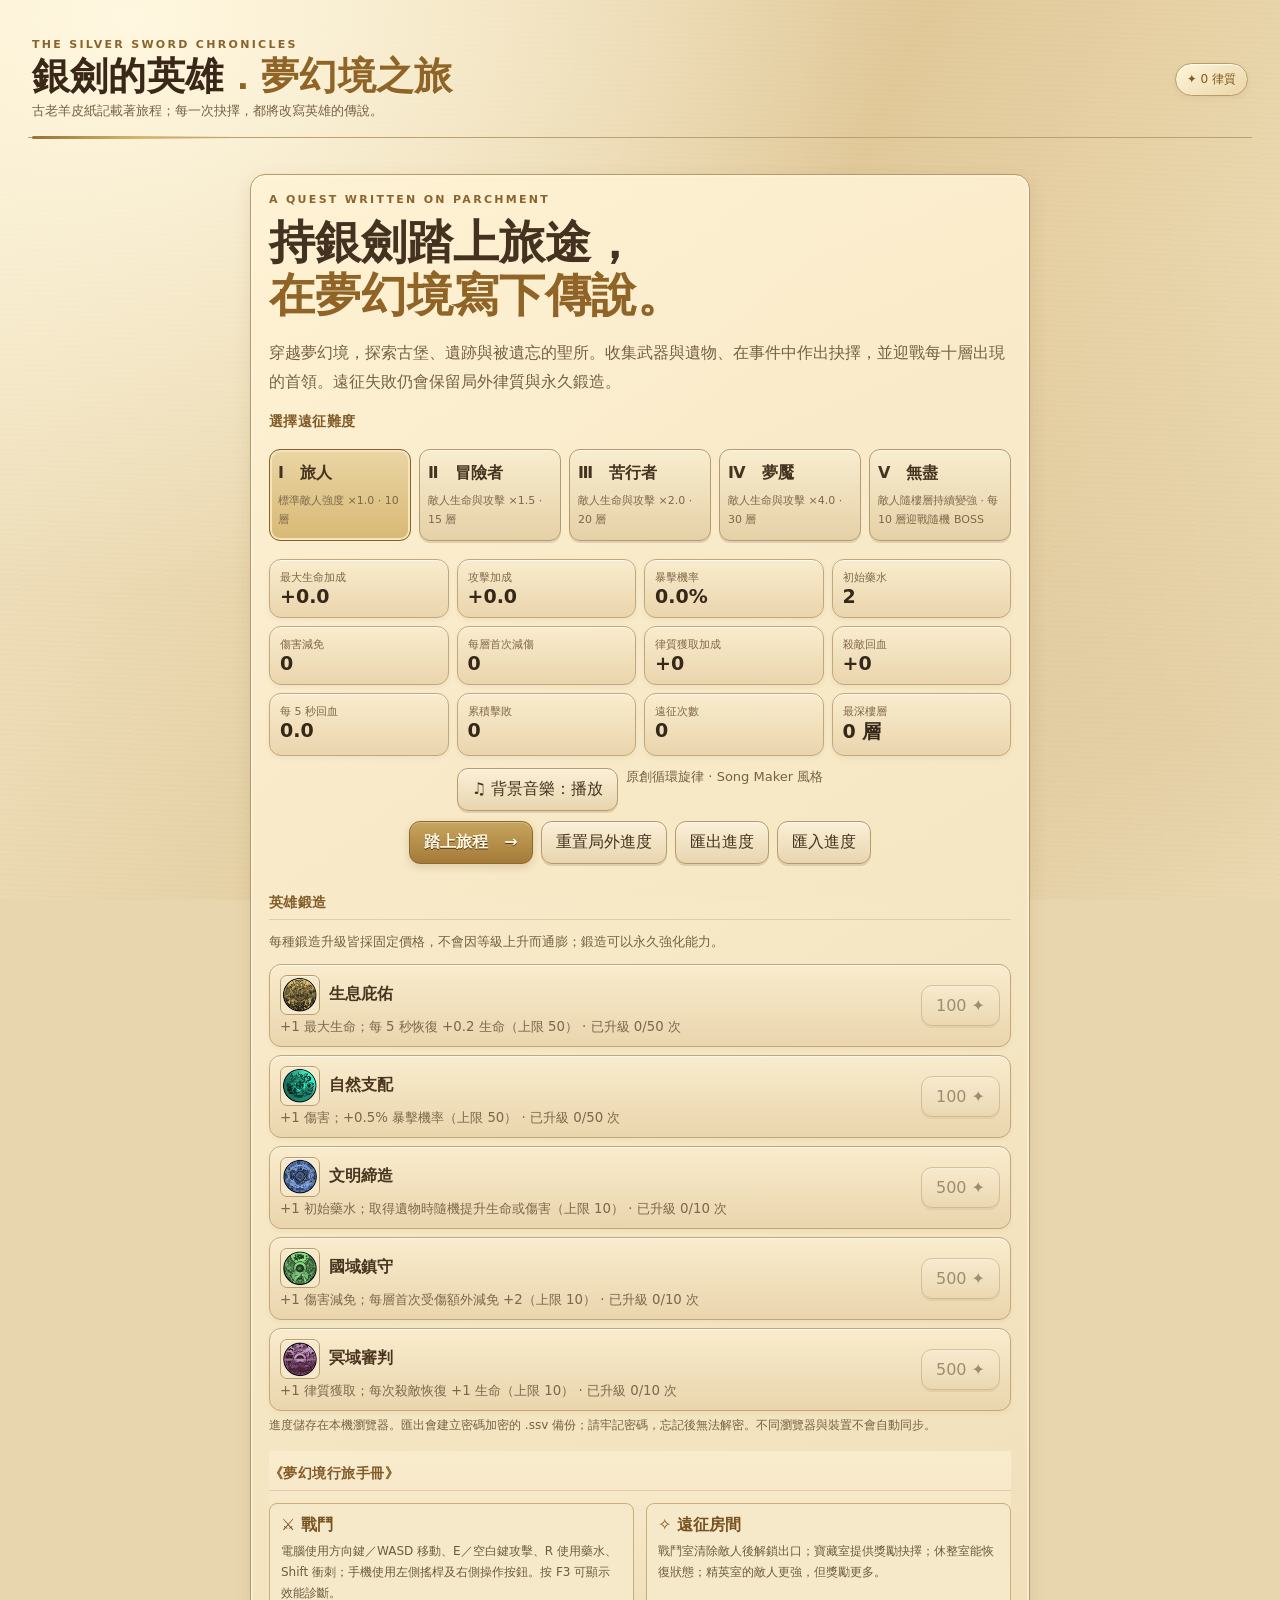
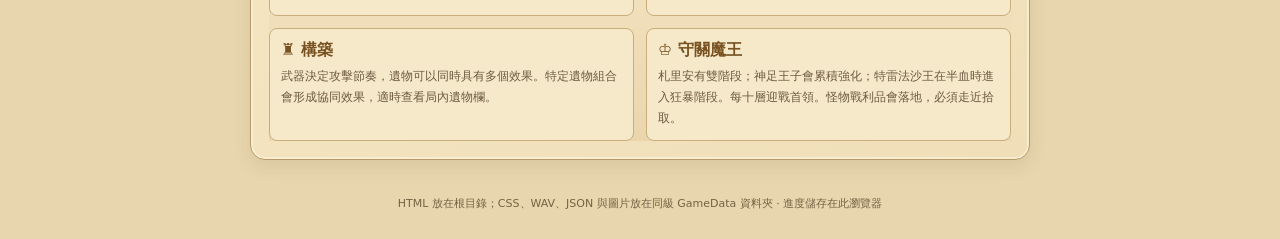
==== commit 60776ac1: "Add files via upload" ====
--- a/AshDungeon_3.html
+++ b/AshDungeon_3.html
@@ -532,10 +532,10 @@
   const search=addArenaNode(mapEl,'arena-search','✧');search.id='arenaSearch';search.title='調查此處的印記';
 }
 function ensureActor(uid,kind){let el=$('arenaActor-'+uid.replace(/[^a-zA-Z0-9_-]/g,'_'));if(!el){el=addArenaNode($('arenaActors'),'arena-actor '+kind,'<div class="arena-name"><span class="arena-name-icon"></span><span class="arena-name-text"></span></div><span class="arena-sprite"></span><div class="arena-hp"><span></span></div>');el.id='arenaActor-'+uid.replace(/[^a-zA-Z0-9_-]/g,'_');el.dataset.uid=uid}return el}
-function positionNode(el,p){el.style.left=pctX(p.x);el.style.top=pctY(p.y)}
+function positionNode(el,p){const left=pctX(p.x),top=pctY(p.y);if(el.style.left!==left)el.style.left=left;if(el.style.top!==top)el.style.top=top}
 function renderArena(){if(arenaBuiltFloor!==run.floor||$('map').dataset.floor!==String(run.floor))buildArena();const mapEl=$('map');const exitEl=$('arenaExit');if(exitEl)positionNode(exitEl,run.exit);
   let ring=$('attackRangeRing');if(ring){const dia=weaponRangePx();ring.style.width=(dia*2/WORLD.width*100)+'%';ring.style.height=(dia*2/WORLD.height*100)+'%';positionNode(ring,run.player)}
-  const actorParent=$('arenaActors');const activeIds=new Set();const p=ensureActor('player','player');if(p.className!=='arena-actor player')p.className='arena-actor player';['background','border','box-shadow','border-radius','outline'].forEach(k=>p.style.setProperty(k,k==='background'?'transparent':(k==='border'?'0':(k==='border-radius'?'0':'none')),'important'));const playerSprite=p.querySelector('.arena-sprite');if(!playerSprite.querySelector('.hero-hand')){const heroImg=document.createElement('img');heroImg.className='hero-hand';heroImg.src=localAssetPath('hand.png');heroImg.alt='冒險者';const heroFallback=document.createElement('span');heroFallback.className='hero-fallback';heroFallback.textContent='🧙';heroFallback.style.display='none';heroImg.addEventListener('error',()=>{heroImg.style.display='none';heroFallback.style.display='inline'});playerSprite.replaceChildren(heroImg,heroFallback);}const playerName=p.querySelector('.arena-name-text');if(playerName.textContent!=='冒險者')playerName.textContent='冒險者';p.querySelector('.arena-name-icon').style.display='none';const playerTitle=`冒險者 ${Math.ceil(run.hp)}/${run.maxHp}`;if(p.title!==playerTitle)p.title=playerTitle;positionNode(p,run.player);activeIds.add(p.id);p.querySelector('.arena-hp span').style.width=Math.max(0,Math.min(100,run.hp/run.maxHp*100))+'%';
+  const actorParent=$('arenaActors');const activeIds=new Set();const p=ensureActor('player','player');if(p.className!=='arena-actor player')p.className='arena-actor player';if(p.dataset.playerStyleReady!=='1'){['background','border','box-shadow','border-radius','outline'].forEach(k=>p.style.setProperty(k,k==='background'?'transparent':(k==='border'?'0':(k==='border-radius'?'0':'none')),'important'));p.dataset.playerStyleReady='1'}const playerSprite=p.querySelector('.arena-sprite');if(!playerSprite.querySelector('.hero-hand')){const heroImg=document.createElement('img');heroImg.className='hero-hand';heroImg.src=localAssetPath('hand.png');heroImg.alt='冒險者';const heroFallback=document.createElement('span');heroFallback.className='hero-fallback';heroFallback.textContent='🧙';heroFallback.style.display='none';heroImg.addEventListener('error',()=>{heroImg.style.display='none';heroFallback.style.display='inline'});playerSprite.replaceChildren(heroImg,heroFallback);}const playerName=p.querySelector('.arena-name-text');if(playerName.textContent!=='冒險者')playerName.textContent='冒險者';p.querySelector('.arena-name-icon').style.display='none';const playerTitle=`冒險者 ${Math.ceil(run.hp)}/${run.maxHp}`;if(p.title!==playerTitle)p.title=playerTitle;positionNode(p,run.player);activeIds.add(p.id);p.querySelector('.arena-hp span').style.width=Math.max(0,Math.min(100,run.hp/run.maxHp*100))+'%';
   for(const e of aliveEnemies()){if(!e.uid)e.uid=`f${run.floor}-summon-${++uidSequence}`;const el=ensureActor(e.uid,e.boss?'boss':'enemy');const actorClass='arena-actor '+(e.boss?'boss':'enemy')+(e.boss&&e.shieldUntil>Date.now()?' shielded':'');if(el.className!==actorClass)el.className=actorClass;const nameIcon=el.querySelector('.arena-name-icon');const iconDisplay=e.icon?'inline-flex':'none';if(nameIcon.style.display!==iconDisplay)nameIcon.style.display=iconDisplay;if(e.icon)setIconContent(nameIcon,e.icon,e.fallbackIcon||'◈');const actorName=el.querySelector('.arena-name-text');const actorNameText=e.boss?`【首領】${e.name}`:e.name;if(actorName.textContent!==actorNameText)actorName.textContent=actorNameText;const sprite=el.querySelector('.arena-sprite');const fallbackIcon=e.fallbackIcon||(isPngIcon(e.icon)?'☠':(e.icon||'☠'));setIconContent(sprite,classMapIconFile(e)||e.icon,fallbackIcon);const actorTitle=`${e.name} ${Math.ceil(e.hp)}/${e.maxHp}`;if(el.title!==actorTitle)el.title=actorTitle;positionNode(el,e);activeIds.add(el.id);let hp=el.querySelector('.arena-hp');const hpWidth=Math.max(0,e.hp/e.maxHp*100)+'%';if(hp.firstElementChild.style.width!==hpWidth)hp.firstElementChild.style.width=hpWidth}
   actorParent.querySelectorAll('.arena-actor').forEach(el=>{if(!activeIds.has(el.id))el.remove()});
   const searchNode=$('arenaSearch');if(searchNode&&run.searchPoint){positionNode(searchNode,run.searchPoint);searchNode.style.display=run.roomSearched?'none':'flex'}
@@ -585,7 +585,7 @@
  e.nextAttackAt=now+(e.attackCooldown||(e.boss?1200:1450));return applyEnemyDamageToPlayer(e,now,false)
 }
 function pointSegmentDistance(p,a,b){const dx=b.x-a.x,dy=b.y-a.y;const l2=dx*dx+dy*dy;if(!l2)return dist(p,a);const t=Math.max(0,Math.min(1,((p.x-a.x)*dx+(p.y-a.y)*dy)/l2));return Math.hypot(p.x-(a.x+t*dx),p.y-(a.y+t*dy))}
-function updateProjectiles(dt,now){if(!run)return;const items=run.projectiles||[];for(const p of items){if(p.dead)continue;if(Number(p.lifetimeMs)>0&&now-(Number(p.createdAt)||now)>=Number(p.lifetimeMs)){p.dead=true;p.el?.remove();continue}const from={x:p.x,y:p.y},to={x:p.x+p.vx*dt,y:p.y+p.vy*dt};if(segmentHitsWall(from,to)||to.x<WORLD.cell||to.x>WORLD.width-WORLD.cell||to.y<WORLD.cell||to.y>WORLD.height-WORLD.cell){p.dead=true;p.el?.remove();continue}p.x=to.x;p.y=to.y;if(p.el)positionNode(p.el,p);if(pointSegmentDistance(run.player,from,to)<=WORLD.playerRadius+(p.radius||8)){p.dead=true;p.el?.remove();applyEnemyDamageToPlayer(p.owner,now,true)}}run.projectiles=items.filter(p=>!p.dead);if(run.hp<=0)finish(false)}
+function updateProjectiles(dt,now){if(!run)return;const items=run.projectiles||[];for(const p of items){if(p.dead)continue;if(Number(p.lifetimeMs)>0&&now-(Number(p.createdAt)||now)>=Number(p.lifetimeMs)){p.dead=true;p.el?.remove();continue}const from={x:p.x,y:p.y},to={x:p.x+p.vx*dt,y:p.y+p.vy*dt};if((!p.bullCharge&&segmentHitsWall(from,to))||to.x<WORLD.cell||to.x>WORLD.width-WORLD.cell||to.y<WORLD.cell||to.y>WORLD.height-WORLD.cell){p.dead=true;p.el?.remove();continue}p.x=to.x;p.y=to.y;if(p.el)positionNode(p.el,p);if(pointSegmentDistance(run.player,from,to)<=WORLD.playerRadius+(p.radius||8)){p.dead=true;p.el?.remove();applyEnemyDamageToPlayer(p.owner,now,true)}}run.projectiles=items.filter(p=>!p.dead);if(run.hp<=0)finish(false)}
 function moveTowardPoint(e,target,dt,speed){
  if(!target||!e)return false;
  const dx=target.x-e.x,dy=target.y-e.y,len=Math.hypot(dx,dy);
@@ -1909,5 +1909,62 @@
 
 <script src="./GameData/ashen_boss_modes.js"></script>
 <script src="./GameData/ashen_requested_features.js"></script>
+<style>
+/* 動態角色不預先建立 left/top 合成圖層；把樣式與版面影響限制在角色容器內。 */
+#arenaActors{contain:layout style!important}
+#gameScreen .arena-actor{will-change:auto!important;transition:none!important}
+</style>
+<style id="visual-polish">
+/* A quieter, more legible parchment treatment; gameplay elements and dimensions stay intact. */
+:root{--ink:#3d2b1b;--ink-soft:#725b3d;--paper:#f6e9c9;--paper-light:#fff6dc;--paper-deep:#e8d2a5;--brass:#a17a3c;--brass-light:#cfb27a;--edge:#c8ad7d;--shadow:rgba(67,45,19,.13)}
+body{color:var(--ink);background-color:#efe0bd;background-image:radial-gradient(ellipse at 50% -12%,#fff9e7 0,rgba(255,249,231,.48) 32%,transparent 70%),radial-gradient(ellipse at 100% 55%,rgba(190,153,91,.12),transparent 48%),linear-gradient(115deg,#f6ebcf,#ead8b2 52%,#f5e8c8);background-attachment:fixed}
+.wrap{max-width:1320px;padding:clamp(14px,2.2vw,28px)}
+.top{position:relative;padding:10px 4px 17px;margin-bottom:22px;border-bottom:1px solid #bca071}
+.top:after{content:"";position:absolute;left:4px;bottom:-2px;width:clamp(110px,16vw,210px);height:3px;border-radius:99px;background:linear-gradient(90deg,#9b7134,#d4b36e,transparent)}
+.brand{color:#392718;text-shadow:0 1px 0 #fff5d8;letter-spacing:.2px}
+.eyebrow{color:#8b642d;letter-spacing:2.3px}
+.badge{border-color:#b99c69;background:linear-gradient(145deg,#fff5d9,#ead6a8);box-shadow:0 2px 6px #65461b12,inset 0 1px #fffdf0}
+.panel{border:1px solid rgba(168,137,83,.68);border-radius:15px;background:linear-gradient(145deg,rgba(255,247,222,.96),rgba(242,225,187,.97));box-shadow:0 12px 30px var(--shadow),0 2px 5px rgba(67,45,19,.08),inset 0 1px 0 rgba(255,255,255,.82)}
+.panel h2{color:#50371f;letter-spacing:.25px}
+.panel h3{color:#805a28;letter-spacing:.45px}
+button{border-radius:11px;box-shadow:0 2px 0 rgba(117,84,37,.18),inset 0 1px rgba(255,255,255,.55);transition:transform .15s ease,box-shadow .15s ease,border-color .15s ease,filter .15s ease}
+button:hover:not(:disabled){filter:brightness(1.025);box-shadow:0 4px 9px rgba(87,59,24,.13),inset 0 1px rgba(255,255,255,.65)}
+button:focus-visible{outline:3px solid #9d773f;outline-offset:2px}
+.primary{box-shadow:0 3px 8px rgba(116,78,28,.2),inset 0 1px rgba(255,255,255,.25)}
+.stat,.live-stat{border-radius:12px;background:linear-gradient(155deg,#fbf0d2,#ead6ae);box-shadow:inset 0 1px rgba(255,255,255,.78),0 2px 5px rgba(76,51,20,.06)}
+.stat label,.live-stat span{color:#786143}
+.stat strong,.live-stat strong{color:#352719}
+.skill,.weapon-item,.build-panel,.target-status{border-radius:12px;box-shadow:inset 0 1px rgba(255,255,255,.7),0 2px 5px rgba(76,51,20,.045)}
+.weapon-item{transition:border-color .15s ease,background-color .15s ease,box-shadow .15s ease}
+.weapon-item.active{box-shadow:inset 0 0 0 1px rgba(159,119,54,.25),0 3px 8px rgba(76,51,20,.08)}
+.log{border-radius:12px;background:rgba(255,246,220,.52);scrollbar-color:#b99a65 transparent}
+.log p{border:1px solid rgba(188,157,103,.28);border-left:3px solid #c5a66d;border-radius:8px;background:linear-gradient(100deg,rgba(255,250,232,.9),rgba(245,231,198,.88));box-shadow:0 1px 2px rgba(71,49,22,.035)}
+.log p:first-child{border-left-color:#977037}
+.section{padding-top:14px}
+.section>h3{padding-bottom:7px;border-bottom:1px solid rgba(172,140,87,.3)}
+#gameScreen .layout{gap:18px;align-items:start}
+#gameScreen #map.map{border-radius:14px!important;box-shadow:inset 0 0 0 1px rgba(255,249,228,.55),inset 0 0 24px rgba(110,76,34,.08),0 5px 15px rgba(79,54,22,.08)!important}
+#gameScreen .arena-wall{border-radius:4px!important;box-shadow:inset 0 0 0 1px rgba(255,242,208,.43),0 3px 7px rgba(69,48,22,.22)!important}
+#gameScreen .arena-chest,#gameScreen .arena-exit,#gameScreen .arena-search{filter:drop-shadow(0 2px 3px rgba(72,49,22,.32))}
+#gameScreen .combat-readout,#gameScreen .live-stat{border-radius:11px}
+#gameScreen .dpad button,.mobile-actions button{border-radius:12px}
+.modalbox{border-radius:18px;box-shadow:0 24px 72px rgba(47,31,14,.28),inset 0 0 0 2px rgba(255,248,225,.6)}
+.mobile-combat-controls{margin:12px 0 4px;padding:12px;border:1px solid rgba(172,140,87,.55);border-radius:16px;background:linear-gradient(145deg,rgba(255,247,222,.98),rgba(234,215,176,.98));box-shadow:0 7px 18px rgba(67,45,19,.1),inset 0 1px rgba(255,255,255,.75)}
+.mobile-joystick{border-color:#9a7b48;box-shadow:inset 0 0 0 4px rgba(255,248,225,.85),inset 0 0 16px rgba(93,63,27,.2),0 4px 11px rgba(68,45,19,.13)}
+.mobile-actions button{min-height:46px;font-weight:750;box-shadow:0 2px 4px rgba(76,51,20,.14),inset 0 1px rgba(255,255,255,.42)}
+@media(max-width:760px){
+ .wrap{padding:12px}
+ .top{gap:10px;margin-bottom:14px;padding-bottom:13px}
+ .brand{font-size:clamp(23px,6vw,31px);line-height:1.15}
+ .panel{border-radius:13px;padding:14px;box-shadow:0 7px 20px rgba(67,45,19,.1),inset 0 1px rgba(255,255,255,.75)}
+ #gameScreen .layout{gap:13px}
+ #gameScreen #map.map{margin:10px auto;border-radius:12px!important}
+ .mobile-combat-controls{gap:clamp(8px,3vw,18px);padding:10px}
+ .mobile-actions{gap:7px}
+ .mobile-actions button{font-size:clamp(12px,3.4vw,15px);padding:9px 5px}
+ .section{margin-top:13px;padding-top:11px}
+}
+@media(prefers-reduced-motion:reduce){button,.weapon-item{transition:none!important}}
+</style>
 </body>
 </html>
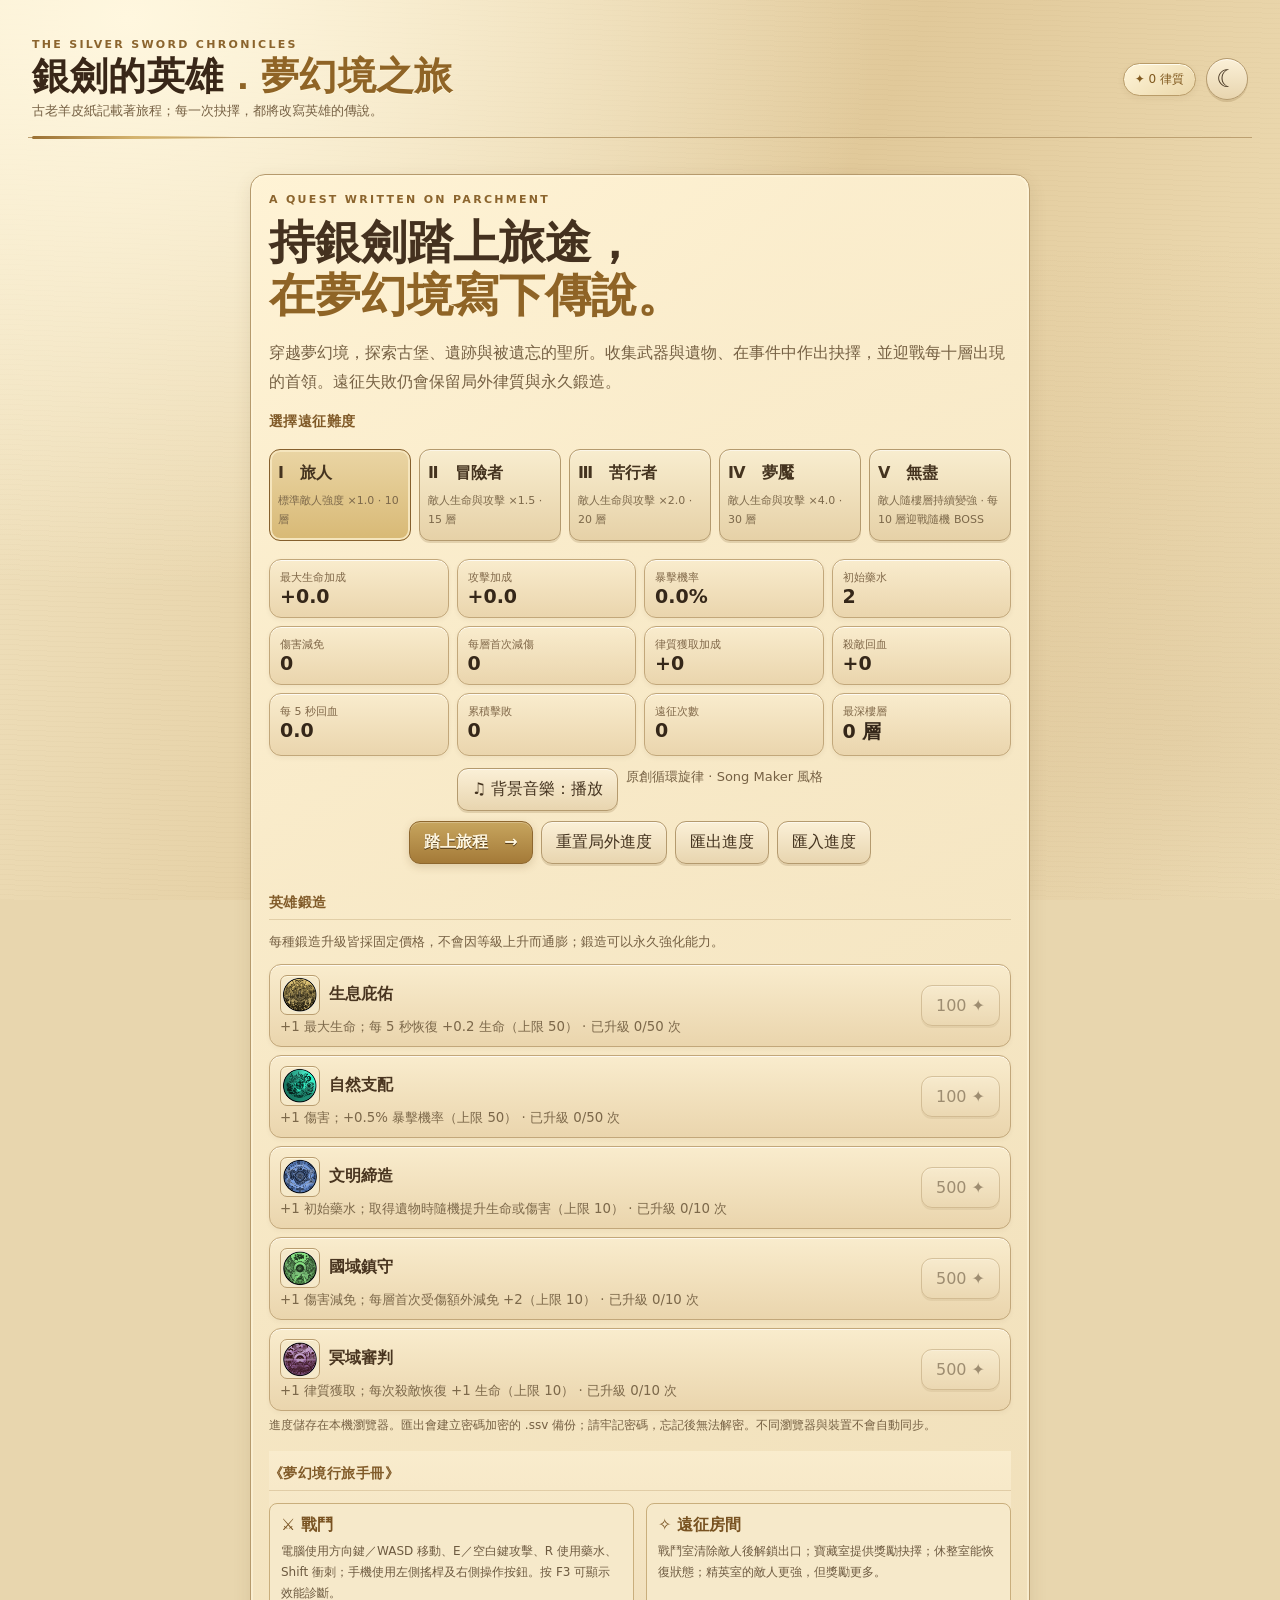
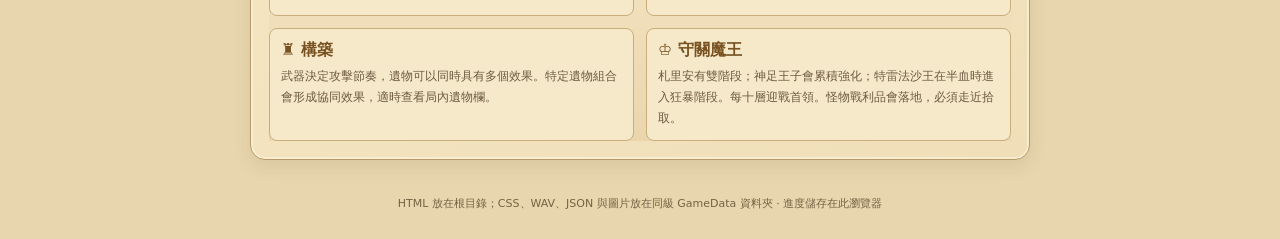
==== commit a0520220: "Add files via upload" ====
--- a/AshDungeon_3.html
+++ b/AshDungeon_3.html
@@ -426,7 +426,7 @@
   if(['fx-arrow','fx-spear','fx-bullet','fx-enemy-projectile'].includes(kind)){const dx=b.x-origin.x,dy=b.y-origin.y,angle=Math.atan2(dy,dx)*180/Math.PI;el.style.transform=`translate(-50%,-50%) rotate(${angle}deg)`;const duration=(kind==='fx-bullet'||kind==='fx-enemy-projectile')?240:Math.max(180,Math.min(380,Math.hypot(dx,dy)*.55));el.animate([{transform:`translate(-50%,-50%) rotate(${angle}deg) translateX(0)`},{transform:`translate(-50%,-50%) rotate(${angle}deg) translateX(${Math.hypot(dx,dy)}px)`}],{duration,easing:'cubic-bezier(.18,.7,.25,1)'});setTimeout(()=>el.remove(),duration+60)}else setTimeout(()=>el.remove(),kind==='fx-magic'?3060:kind==='fx-magic-beam'?760:kind==='fx-energy'?560:470);
  return el;
 }
-function floatDamage(entity,n,heal=false){const p=elAtWorld('map',entity);if(!p)return;const el=document.createElement('div');el.className='combat-number '+(heal?'healing':'damage');el.textContent=(heal?'+':'−')+Number(n).toFixed(n%1?1:0);el.style.left=p.x+'px';el.style.top=p.y+'px';document.body.appendChild(el);setTimeout(()=>el.remove(),850)}
+function floatDamage(entity,n,heal=false,critical=false){const p=elAtWorld('map',entity);if(!p)return;const el=document.createElement('div');el.className='combat-number '+(heal?'healing':'damage')+(!heal&&critical?' critical':'');el.textContent=(heal?'+':'−')+Number(n).toFixed(n%1?1:0);el.style.left=p.x+'px';el.style.top=p.y+'px';document.body.appendChild(el);setTimeout(()=>el.remove(),850)}
 function currentWeaponFx(){const w=getWeapon();if(w.attackFx)return w.attackFx;const id=w.id;return id==='short'?'fx-short':id==='long'?'fx-long':id==='spear'?'fx-spear':id==='bow'?'fx-arrow':'fx-bullet'}
 function triggerAttack(){
  if(!run||run.done||Date.now()<(run.nextAttackAt||0)||run.magicCharge)return;
@@ -445,7 +445,7 @@
 }
 function weaponBaseDamage(mult,critChance,weaponId=getWeapon()?.id){return Math.max(1,Math.round((Number(run.atk)||1)*(Number(mult)||1)*(1+(weaponDamageBonus(weaponId))))+(Math.random()<(Number(critChance)||0)?4:0))}
 function handleEnemyDefeat(e){if(!run||!e||e.dead||Number(e.hp)>0)return false;e.hp=0;e.dead=true;run.kills++;const kh=Number(meta.up.underworld)||0;if(kh){run.hp=Math.min(run.maxHp,run.hp+kh);if(kh>0)floatDamage(run.player,kh,true)}const reward=Math.max(1,Math.round((2+run.floor*.5)*run.diff.reward))+run.bonusShard;run.shards+=reward;addLog(`${e.name}倒下了，取得 ${reward} 枚律質。`);if(Math.random()<Number(kd.relicChance??.05)&&RELICS.length){const relic=randomRelicByWeight();if(relic){relic.apply(run);run.relics.push(relic);addLog(`稀有掉落：${relic.name}！`)}}if(Math.random()<.05){run.pots++;addLog('稀有掉落：怪物留下了一瓶藥水。')}if(e.boss){render();finish(true)}return true}
-function applyWeaponHit(e,dmg,w,now){if(!run||!e||e.dead)return false;const target={x:e.x,y:e.y};if(e.boss&&e.shieldUntil>now){const old=e.hp;e.hp=Math.min(e.maxHp,e.hp+dmg);const healed=e.hp-old;if(healed>0){floatDamage(e,healed,true);emitFx('fx-energy',target,target)}addLog(`魔王「轉能」將對${e.name}的 ${dmg} 點攻擊轉化為恢復，生命 +${healed}。`);return false}e.hp-=dmg;floatDamage(e,dmg);emitFx('fx-hit',target,target);addLog(`你以${w.name}攻擊${e.name}，造成 ${dmg} 點傷害。`);const bleed=weaponAbility(w,'bleed');if(bleed&&bleed.enabled!==false&&e.hp>0){const duration=Math.max(1000,Number(bleed.durationMs)||5000),tick=Math.max(250,Number(bleed.tickMs)||1000),maxStacks=Math.max(1,Number(bleed.maxStacks)||1),wasActive=e.bleedUntil>now;const current=wasActive?(Number(e.bleedStacks)||1):0;e.bleedStacks=bleed.stackOnHit===false?1:Math.min(maxStacks,current+1);e.bleedData={damagePerStack:Math.max(0,Number(bleed.damagePerStack)||1),maxStacks,tickMs:tick};if(bleed.refreshOnHit!==false||!wasActive)e.bleedUntil=now+duration;e.nextBleedAt=wasActive&&bleed.refreshOnHit===false?e.nextBleedAt:now+tick;addLog(`${e.name}陷入流血：${e.bleedStacks} 層（最多 ${maxStacks} 層），每 ${tick/1000} 秒造成 ${e.bleedStacks*(Number(bleed.damagePerStack)||1)+(Number(run.bleedDamageAdd)||0)} 點傷害，持續 ${Math.round(duration/1000)} 秒。`)}if(e.hp<=0)handleEnemyDefeat(e);return true}
+function applyWeaponHit(e,dmg,w,now){if(!run||!e||e.dead)return false;const target={x:e.x,y:e.y};if(e.boss&&e.shieldUntil>now){const old=e.hp;e.hp=Math.min(e.maxHp,e.hp+dmg);const healed=e.hp-old;if(healed>0){floatDamage(e,healed,true);emitFx('fx-energy',target,target)}addLog(`魔王「轉能」將對${e.name}的 ${dmg} 點攻擊轉化為恢復，生命 +${healed}。`);return false}e.hp-=dmg;floatDamage(e,dmg,false,!!run.lastWeaponHitWasCrit);emitFx('fx-hit',target,target);addLog(`你以${w.name}攻擊${e.name}，造成 ${dmg} 點傷害。`);const bleed=weaponAbility(w,'bleed');if(bleed&&bleed.enabled!==false&&e.hp>0){const duration=Math.max(1000,Number(bleed.durationMs)||5000),tick=Math.max(250,Number(bleed.tickMs)||1000),maxStacks=Math.max(1,Number(bleed.maxStacks)||1),wasActive=e.bleedUntil>now;const current=wasActive?(Number(e.bleedStacks)||1):0;e.bleedStacks=bleed.stackOnHit===false?1:Math.min(maxStacks,current+1);e.bleedData={damagePerStack:Math.max(0,Number(bleed.damagePerStack)||1),maxStacks,tickMs:tick};if(bleed.refreshOnHit!==false||!wasActive)e.bleedUntil=now+duration;e.nextBleedAt=wasActive&&bleed.refreshOnHit===false?e.nextBleedAt:now+tick;addLog(`${e.name}陷入流血：${e.bleedStacks} 層（最多 ${maxStacks} 層），每 ${tick/1000} 秒造成 ${e.bleedStacks*(Number(bleed.damagePerStack)||1)+(Number(run.bleedDamageAdd)||0)} 點傷害，持續 ${Math.round(duration/1000)} 秒。`)}if(e.hp<=0)handleEnemyDefeat(e);return true}
 fight=function(e){
  if(!run||run.done||!e||e.dead||Date.now()<(run.nextAttackAt||0))return;e.aggro=true;const w=getWeapon();if(!inRange(e,w)){addLog('目標超出武器攻擊半徑或被牆壁阻擋。');return}
  const now=Date.now(),from={x:run.player.x,y:run.player.y},fx=w.attackFx||currentWeaponFx();run.nextAttackAt=now+weaponAttackCooldownMs(w);
@@ -524,7 +524,7 @@
 function classMapIconFile(e){if(e.mapIconFile)return e.mapIconFile;return ({melee:'近戰.png',cavalry:'騎兵.png',ranged:'遠程.png'})[e.classType]||''}
 function setRelicIcon(el,icon,fallback='✧'){setIconContent(el,icon,fallback)}
 function buildArena(){const mapEl=$('map');mapEl.innerHTML='';mapEl.dataset.floor=String(run.floor);arenaBuiltFloor=run.floor;
-  for(let y=0;y<7;y++)for(let x=0;x<9;x++)if(run.map[y][x]==='wall'){const wall=addArenaNode(mapEl,'arena-wall');wall.style.left=(x/9*100)+'%';wall.style.top=(y/7*100)+'%';wall.style.width=(100/9)+'%';wall.style.height=(100/7)+'%'}
+  for(let y=0;y<7;y++)for(let x=0;x<9;x++)if(run.map[y][x]==='wall'){const wall=addArenaNode(mapEl,'arena-wall');wall.dataset.ruin=String((x*3+y*5)%4);wall.title='古代遺跡障礙物';wall.style.left=(x/9*100)+'%';wall.style.top=(y/7*100)+'%';wall.style.width=(100/9)+'%';wall.style.height=(100/7)+'%'}
   const exit=addArenaNode(mapEl,'arena-exit','🚪');exit.id='arenaExit';
   const ring=addArenaNode(mapEl,'attack-range-ring');ring.id='attackRangeRing';
   const lane=addArenaNode(mapEl,'boss-warning-lane');lane.style.zIndex='4';lane.id='bossWarningLane';lane.style.display='none';
@@ -711,7 +711,7 @@
 }
 function processRunInteractions(now){for(const c of run.chests){if(!c.open&&dist(run.player,c)<35)openChest(c)}if(run.searchPoint&&!run.roomSearched&&dist(run.player,run.searchPoint)<39){addLog('你接近地圖中的星芒印記，開始調查。');explore()}if(dist(run.player,run.exit)<39&&!run.exitHandled){if(aliveEnemies().length){if(!run.exitWarningAt||now-run.exitWarningAt>2500){addLog('出口仍被敵人封鎖，先擊敗剩餘怪物。');run.exitWarningAt=now}}else{run.exitHandled=true;if(run.floor===10){finish(true);return}if(run.floor%2===1){showExpeditionScenario(()=>advanceToNextFloor());return}advanceToNextFloor();return}}}
 realtimeUpdate=function(){if(!run||run.done||$('gameScreen').classList.contains('hidden'))return;const now=performance.now();if(!run.lastFrame)run.lastFrame=now;const dt=Math.min(.05,Math.max(0,(now-run.lastFrame)/1000));run.lastFrame=now;if(!$('modal').classList.contains('hidden'))return
- const held=[...heldDirections.values()];let vx=0,vy=0;for(const d of held){vx+=dirVectors[d]?.x||0;vy+=dirVectors[d]?.y||0}const vl=Math.hypot(vx,vy);if(vl){vx/=vl;vy/=vl;moveActor(run.player,vx*(run.moveSpeed||PLAYER_BASE_SPEED)*(run.supportSpeedMultiplier||1)*dt,vy*(run.moveSpeed||PLAYER_BASE_SPEED)*(run.supportSpeedMultiplier||1)*dt,WORLD.playerRadius,'player');run.playerFacing={x:vx,y:vy}}
+ const held=[...heldDirections.values()];let vx=0,vy=0;for(const d of held){vx+=dirVectors[d]?.x||0;vy+=dirVectors[d]?.y||0}const vl=Math.hypot(vx,vy);if(vl){vx/=vl;vy/=vl;const snareMultiplier=Date.now()<(run.playerSnaredUntil||0)?Math.max(0,Math.min(1,Number(run.playerSnaredMultiplier)||.25)):1;const playerSpeed=(run.moveSpeed||PLAYER_BASE_SPEED)*(run.supportSpeedMultiplier||1)*snareMultiplier;moveActor(run.player,vx*playerSpeed*dt,vy*playerSpeed*dt,WORLD.playerRadius,'player');run.playerFacing={x:vx,y:vy}}
  moveEnemies(dt,Date.now());updatePlayerBleed(Date.now());if(!run||run.done)return;updatePriestHealing(Date.now());if(!run||run.done)return;updateEnemyBleeds(Date.now());if(!run||run.done)return;updateWeaponCharge(Date.now());if(!run||run.done)return;updateProjectiles(dt,Date.now());updateBoss(Date.now());if(run.hp<=0){finish(false);return}if(Date.now()>=(run.nextRegenAt||0)){if(run.regen>0&&run.hp<run.maxHp){const before=run.hp;run.hp=Math.min(run.maxHp,run.hp+run.regen);const gain=run.hp-before;if(gain>0){floatDamage(run.player,gain,true);addLog(`自然恢復：生命 +${gain.toFixed(1)}（每 5 秒）。`)}}run.nextRegenAt=Date.now()+REGEN_INTERVAL}
  processRunInteractions(Date.now());if(!run||run.done)return;if(run.hp<=0){finish(false);return}render(true);};
 startRun=function(){if(frameLoop!==null){cancelAnimationFrame(frameLoop);frameLoop=null}clearHeldDirections();arenaBuiltFloor=-1;uidSequence=0;weaponListSignature='';relicListSignature='__reset__';relicListArray=null;$('log').innerHTML='';baseStartRun();if(!run||run.done)return;run.nextRegenAt=Date.now()+REGEN_INTERVAL;run.nextAttackAt=0;run.lastFrame=performance.now();run.lastHudRenderAt=0;const frame=()=>{if(!run||run.done){frameLoop=null;return}realtimeUpdate();if(run&&!run.done)frameLoop=requestAnimationFrame(frame);else frameLoop=null};frameLoop=requestAnimationFrame(frame);};
@@ -1079,14 +1079,16 @@
   weaponBaseDamage=function(mult,critChance,weaponId=getWeapon()?.id){
     let base=Math.max(1,Math.round((Number(run?.atk)||1)*(Number(mult)||1)*(1+(Number(run?.attackPercentBonus)||0))*(1+weaponDamageBonus(weaponId))));
     const chance=Math.max(0,Math.min(.85,Number(critChance)||0));
-    if(Math.random()<chance)base+=4+(Number(run?.critDamageBonus)||0);
+    const critical=Math.random()<chance;if(run)run.lastWeaponHitWasCrit=critical;
+    if(critical)base+=4+(Number(run?.critDamageBonus)||0);
     if(run&&run.hp/run.maxHp<=.35)base=Math.round(base*(1+(Number(run.lowHpDamagePercent)||0)+(Number(run.synergyLowHpDamageBonus)||0)));
     return Math.max(1,base);
   };
   const oldSnapshotDamage=weaponBaseDamageFromSnapshot;
   weaponBaseDamageFromSnapshot=function(charge){
     let base=Math.max(1,Math.round((Number(charge.atk)||1)*(Number(charge.mult)||1)*(1+(Number(run?.attackPercentBonus)||0))*(1+weaponDamageBonus(charge.weaponId||'staff'))));
-    if(Math.random()<(Number(charge.crit)||0))base+=4+(Number(run?.critDamageBonus)||0);
+    const critical=Math.random()<(Number(charge.crit)||0);if(run)run.lastWeaponHitWasCrit=critical;
+    if(critical)base+=4+(Number(run?.critDamageBonus)||0);
     if(run&&run.hp/run.maxHp<=.35)base=Math.round(base*(1+(Number(run.lowHpDamagePercent)||0)+(Number(run.synergyLowHpDamageBonus)||0)));
     if(run?.prismStaffBonus)base=Math.round(base*(1+run.prismStaffBonus));
     return Math.max(1,base);
@@ -1548,7 +1550,7 @@
   // Patch the movement scalar in the function's source isn't possible at runtime, so use a temporary moveActor multiplier.
   const baseMoveActor=moveActor;
   moveActor=function(actor,dx,dy,radius,kind){if(run&&actor===run.player&&run._sprintingNow){dx*=4;dy*=4}return baseMoveActor(actor,dx,dy,radius,kind)};
-  function sprint(){if(!run||run.done||!$('modal').classList.contains('hidden'))return;const now=performance.now();if(now<(run.sprintReadyAt||0))return;let dir={x:0,y:0};for(const d of heldDirections.values()){dir.x+=dirVectors[d]?.x||0;dir.y+=dirVectors[d]?.y||0}let len=Math.hypot(dir.x,dir.y);if(len<.01){dir=run.playerFacing||{x:1,y:0};len=Math.hypot(dir.x,dir.y)||1}dir={x:dir.x/len,y:dir.y/len};run.playerFacing=dir;run.sprintVector=dir;run.sprintUntil=now+300;run.sprintReadyAt=now+3000;run.invulnerableUntil=Date.now()+300;const sprintDir=dir;const sprintKey='sprint:'+now;heldDirections.set(sprintKey,sprintDir.x===0?(sprintDir.y<0?'up':'down'):sprintDir.y===0?(sprintDir.x<0?'left':'right'):(sprintDir.x<0?'left':'right'));setTimeout(()=>heldDirections.delete(sprintKey),300);const b=$('sprintBtn');if(b){b.disabled=true;b.classList.remove('sprint-ready');b.textContent='💨 衝刺（冷卻）';setTimeout(()=>{if(b){b.disabled=false;b.classList.add('sprint-ready');b.textContent='💨 衝刺'}},3000)}addLog('你向當前方向衝刺：速度提升 4 倍，持續 0.3 秒。');}
+  function sprint(){if(!run||run.done||!$('modal').classList.contains('hidden'))return;const now=performance.now();if(now<(run.sprintReadyAt||0))return;let dir={x:0,y:0};for(const d of heldDirections.values()){dir.x+=dirVectors[d]?.x||0;dir.y+=dirVectors[d]?.y||0}let len=Math.hypot(dir.x,dir.y);if(len<.01){dir=run.playerFacing||{x:1,y:0};len=Math.hypot(dir.x,dir.y)||1}dir={x:dir.x/len,y:dir.y/len};run.playerFacing=dir;run.sprintVector=dir;run.sprintUntil=now+300;run.sprintReadyAt=now+3000;run.invulnerableUntil=Date.now()+300;const movementHeld=[...heldDirections.values()].some(d=>typeof d==='string');if(!movementHeld){const sprintX='sprint-x:'+now,sprintY='sprint-y:'+now;if(Math.abs(dir.x)>.15)heldDirections.set(sprintX,dir.x<0?'left':'right');if(Math.abs(dir.y)>.15)heldDirections.set(sprintY,dir.y<0?'up':'down');setTimeout(()=>{heldDirections.delete(sprintX);heldDirections.delete(sprintY)},300)}const b=$('sprintBtn');if(b){b.disabled=true;b.classList.remove('sprint-ready');b.textContent='💨 衝刺（冷卻）';setTimeout(()=>{if(b){b.disabled=false;b.classList.add('sprint-ready');b.textContent='💨 衝刺'}},3000)}addLog('你向當前方向衝刺：速度提升 4 倍，持續 0.3 秒。');}
   window.__silverSwordSprint=sprint;
   // Sprint vector is applied even when the player is not holding a direction during the burst.
   const sprintTicker=setInterval(()=>{if(!run||!run._sprintingNow||!run.sprintVector)return;},100); // state-only; movement is still handled by the main frame loop
@@ -1697,6 +1699,8 @@
 /* Mobile-only controls. On desktop, input is keyboard-only: WASD/arrows, E/Space, R, Shift. */
 #gameScreen .dpad,#gameScreen .combat-control-layout,#lockRightBtn,#lockTargetBtn,#targetStatus {display:none!important}
 #gameScreen .mobile-combat-controls{display:none}
+/* Keep every modal and choice screen above the positioned touch-control layer. */
+#modal{z-index:1000!important}
 #attackBtn,#potionBtn{display:none!important}
 #gameScreen .arena-actor.player .arena-cooldown-bar{background:transparent!important;border:0!important;box-shadow:none!important;outline:0!important}
 #gameScreen .arena-actor.player .arena-cooldown-bar span{border:0!important;box-shadow:none!important}
@@ -1714,6 +1718,7 @@
 .mobile-actions #sprintBtn{background:linear-gradient(#f5df9c,#d5ae5c);border-color:#a88032;color:#4b351c}
 .mobile-actions button:disabled{opacity:.46;filter:saturate(.5)}
 body.mobile-control-mode .mobile-combat-controls{display:flex!important}
+body.mobile-control-mode #gameScreen .layout{grid-template-columns:minmax(0,1fr)}
 @media(max-width:900px) and (hover:none){
   body.mobile-control-mode #gameScreen .layout{grid-template-columns:minmax(0,1fr)}
   body.mobile-control-mode .mobile-combat-controls{gap:clamp(10px,4vw,24px)}
@@ -1725,13 +1730,17 @@
 (function(){
   'use strict';
   const $=id=>document.getElementById(id);
-  const media=window.matchMedia('(max-width: 900px) and (hover: none)');
+  const media=window.matchMedia('(max-width: 900px) and (pointer: coarse)');
   function updateDeviceMode(){
-    const onPhone=!!media.matches;
-    document.body.classList.toggle('mobile-control-mode',onPhone);
+    // Some mobile browsers (tablet mode, desktop-site mode, or attached mouse)
+    // report hover/fine pointer. Keep touch controls available on compact touch screens.
+    const touchCapable=(navigator.maxTouchPoints||0)>0||('ontouchstart' in window);
+    const tabletOrPhoneTouch=touchCapable&&Math.min(window.innerWidth,window.screen?.width||window.innerWidth)<=1800;
+    const onTouchDevice=!!media.matches||tabletOrPhoneTouch;
+    document.body.classList.toggle('mobile-control-mode',onTouchDevice);
     const controls=$('mobileCombatControls');
-    if(controls)controls.setAttribute('aria-hidden',onPhone?'false':'true');
-    if(!onPhone&&typeof clearHeldDirections==='function')clearHeldDirections();
+    if(controls)controls.setAttribute('aria-hidden',onTouchDevice?'false':'true');
+    if(!onTouchDevice&&typeof clearHeldDirections==='function')clearHeldDirections();
   }
   function buildControls(){
     // Remove all remnants of the former four-button pad and lock controls.
@@ -1822,7 +1831,7 @@
   }
   buildControls();
   if(media.addEventListener)media.addEventListener('change',updateDeviceMode);else media.addListener(updateDeviceMode);
-  window.addEventListener('resize',updateDeviceMode);
+  window.addEventListener('resize',updateDeviceMode);window.addEventListener('orientationchange',updateDeviceMode);window.addEventListener('pageshow',updateDeviceMode);
 
   // Hide the legacy HUD buttons but keep their IDs alive for existing render/cooldown logic.
   const oldAttack=$('attackBtn'),oldPotion=$('potionBtn');
@@ -1966,5 +1975,51 @@
 }
 @media(prefers-reduced-motion:reduce){button,.weapon-item{transition:none!important}}
 </style>
+<style id="silverSwordPaperArenaAndDarkMode">
+/* Card-like parchment arena: visible paper grain without the old grid pattern. */
+#gameScreen .map{background-color:#e7d2a6!important;background-image:radial-gradient(ellipse at 14% 12%,rgba(255,249,221,.86),transparent 38%),radial-gradient(ellipse at 84% 84%,rgba(148,103,48,.16),transparent 43%),radial-gradient(circle at 18% 66%,rgba(121,84,39,.10) 0 1px,transparent 1.6px),radial-gradient(circle at 73% 31%,rgba(255,251,226,.3) 0 1px,transparent 1.8px),repeating-linear-gradient(119deg,rgba(100,72,37,.025) 0 1px,transparent 1px 9px),linear-gradient(135deg,#f0dfb6,#dfc594 55%,#ead8ae)!important;border:8px double #947348!important;border-radius:8px!important;box-shadow:inset 0 0 0 3px #f8edce,inset 0 0 26px rgba(96,65,28,.16),0 7px 18px rgba(71,48,21,.18)!important;isolation:isolate}
+#gameScreen .map:before{content:"";position:absolute;inset:0;z-index:0;pointer-events:none;opacity:.9!important;background:radial-gradient(ellipse at 0 0,rgba(123,86,39,.18),transparent 29%),radial-gradient(ellipse at 100% 100%,rgba(123,86,39,.17),transparent 28%),radial-gradient(ellipse at 100% 0,rgba(255,248,216,.42),transparent 26%),radial-gradient(ellipse at 0 100%,rgba(255,248,216,.35),transparent 28%),radial-gradient(ellipse at center,transparent 48%,rgba(96,65,28,.13) 100%)!important}
+#gameScreen .map:after{content:"";position:absolute;inset:7px;z-index:25;pointer-events:none;border:1px solid rgba(116,82,39,.62);background:radial-gradient(circle at 0 0,transparent 0 13px,rgba(116,82,39,.72) 13.5px 14.5px,transparent 15px),radial-gradient(circle at 100% 0,transparent 0 13px,rgba(116,82,39,.72) 13.5px 14.5px,transparent 15px),radial-gradient(circle at 0 100%,transparent 0 13px,rgba(116,82,39,.72) 13.5px 14.5px,transparent 15px),radial-gradient(circle at 100% 100%,transparent 0 13px,rgba(116,82,39,.72) 13.5px 14.5px,transparent 15px);box-shadow:inset 0 0 0 1px rgba(255,247,219,.4)}
+#gameScreen .arena-wall{z-index:1!important;display:grid;place-items:center;transform:scale(.82);border:1px solid rgba(102,73,37,.9)!important;border-radius:38% 24% 35% 27% / 26% 38% 23% 37%!important;clip-path:polygon(17% 3%,72% 0,96% 22%,88% 75%,69% 98%,22% 91%,2% 65%,7% 28%)!important;background:radial-gradient(ellipse at 34% 25%,#ead7ac 0,#c5aa79 31%,#927650 66%,#705a3b 100%)!important;box-shadow:inset 0 0 0 2px rgba(244,225,181,.74),inset 0 -9px 12px rgba(67,49,27,.38),0 3px 5px rgba(59,39,18,.42)!important}
+#gameScreen .arena-wall:before{content:"✣";font-family:Georgia,serif;font-size:clamp(18px,3vw,34px);line-height:1;color:rgba(71,53,31,.58);text-shadow:0 1px rgba(255,239,199,.66);transform:rotate(-12deg)}
+#gameScreen .arena-wall:after{content:"";position:absolute;inset:17%;border:1px solid rgba(76,56,32,.28);border-radius:45% 25% 41% 30%;background:linear-gradient(143deg,transparent 45%,rgba(72,52,30,.38) 46% 48%,transparent 49%),linear-gradient(27deg,transparent 62%,rgba(244,222,174,.52) 63% 65%,transparent 66%);pointer-events:none}
+#gameScreen .arena-wall[data-ruin="1"]{filter:hue-rotate(-11deg) brightness(1.04)}
+#gameScreen .arena-wall[data-ruin="2"]{filter:hue-rotate(14deg) brightness(.96)}
+#gameScreen .arena-wall[data-ruin="3"]{filter:saturate(.78) brightness(1.07)}
+.combat-number.critical{z-index:10001!important;font-size:30px!important;line-height:1!important;color:#ffe078!important;-webkit-text-stroke:.45px #fff4c2;text-shadow:0 0 4px #7b3714,0 2px 6px #291608,0 0 14px #f6ae32!important;animation:damageFloatCritical .82s cubic-bezier(.16,.72,.28,1) both!important}
+@keyframes damageFloatCritical{0%{opacity:0;transform:translate(-50%,-20%) scale(.7)}18%{opacity:1;transform:translate(-50%,-64%) scale(1.28)}100%{opacity:0;transform:translate(-50%,-170%) scale(1.12)}}
+#darkModeToggle{margin-left:8px}
+body.dark-mode,body.dark-mode html{color:#e9e1d2!important;background-color:#17191d!important;background-image:radial-gradient(ellipse at 50% -12%,#34312b 0,rgba(25,26,29,.92) 48%,#121417 100%)!important}
+body.dark-mode{--text:#eee8dc;--muted:#b9b0a1;--gold:#e0bb75;--line:#554d40;color:#eee8dc!important}
+body.dark-mode .panel,body.dark-mode .stat,body.dark-mode .live-stat,body.dark-mode .skill,body.dark-mode .weapon-item,body.dark-mode .build-panel,body.dark-mode .target-status,body.dark-mode .codex,body.dark-mode .codex-grid>div{color:#e7dfd0!important;background:linear-gradient(145deg,#302d29,#242427)!important;border-color:#64563f!important;box-shadow:inset 0 1px rgba(255,244,215,.06),0 8px 22px rgba(0,0,0,.25)!important}
+body.dark-mode .brand,body.dark-mode .panel h2,body.dark-mode .panel h3,body.dark-mode .stat strong,body.dark-mode .live-stat strong,body.dark-mode .codex-grid b,body.dark-mode .weapon-item b,body.dark-mode .intro,body.dark-mode .sub,body.dark-mode .codex-grid p,body.dark-mode .upgrade strong,body.dark-mode .upgrade small{color:#e6dcc8!important;text-shadow:none!important}
+body.dark-mode button,body.dark-mode select,body.dark-mode input{color:#eee5d4!important;background:linear-gradient(#46413a,#302e2b)!important;border-color:#766344!important;box-shadow:inset 0 1px rgba(255,242,204,.1),0 2px 4px rgba(0,0,0,.24)!important}
+body.dark-mode button.primary{color:#20190e!important;background:linear-gradient(#e5c77f,#b8904b)!important;border-color:#d1aa63!important}
+body.dark-mode button.danger{color:#f4ddd0!important;background:linear-gradient(#754640,#4b302f)!important;border-color:#986158!important}
+body.dark-mode .diff.active,body.dark-mode .weapon-item.active{background:linear-gradient(#574833,#38332a)!important;border-color:#c4a361!important}
+body.dark-mode .log,body.dark-mode .log p{color:#e3d9c7!important;background:#242426!important;border-color:#50483a!important}
+body.dark-mode .bar{background:#48443d!important}
+body.dark-mode .modal{background:rgba(5,6,8,.82)!important}
+body.dark-mode .modalbox,body.dark-mode #modalContent{color:#e9e0d2!important;background:linear-gradient(145deg,#302d29,#222326)!important;border-color:#716247!important}
+body.dark-mode .modalbox .intro,body.dark-mode #modalContent .intro,body.dark-mode #modalContent p{color:#d0c6b5!important}
+body.dark-mode #gameScreen .map{background-color:#37312a!important;background-image:radial-gradient(ellipse at 14% 12%,rgba(153,132,97,.24),transparent 38%),radial-gradient(ellipse at 84% 84%,rgba(0,0,0,.3),transparent 43%),repeating-linear-gradient(119deg,rgba(230,207,162,.025) 0 1px,transparent 1px 9px),linear-gradient(135deg,#464036,#332f2a 55%,#40392f)!important;border-color:#7e6846!important;box-shadow:inset 0 0 0 3px #514636,inset 0 0 28px rgba(0,0,0,.42),0 7px 18px rgba(0,0,0,.35)!important}
+body.dark-mode #gameScreen .map:before{background:radial-gradient(ellipse at 0 0,rgba(0,0,0,.3),transparent 30%),radial-gradient(ellipse at 100% 100%,rgba(0,0,0,.28),transparent 29%),radial-gradient(ellipse at center,transparent 48%,rgba(0,0,0,.32) 100%)!important}
+body.dark-mode #gameScreen .map:after{border-color:rgba(200,168,111,.54);box-shadow:inset 0 0 0 1px rgba(238,218,174,.12)}
+body.dark-mode #gameScreen .arena-wall{background:radial-gradient(ellipse at 34% 25%,#8b806c 0,#6e604c 34%,#4a4236 68%,#34302a 100%)!important;border-color:#393126!important;box-shadow:inset 0 0 0 2px rgba(203,183,142,.34),inset 0 -9px 12px rgba(0,0,0,.5),0 3px 5px rgba(0,0,0,.6)!important}
+body.dark-mode #gameScreen .arena-wall:before{color:rgba(31,27,22,.8);text-shadow:0 1px rgba(232,212,174,.38)}
+body.dark-mode .combat-number.critical{color:#ffe99a!important}
+body.dark-mode #gameScreen .arena-actor .arena-name,body.dark-mode #gameScreen .arena-actor .arena-name-text,body.dark-mode #gameScreen #liveStats,body.dark-mode #gameScreen #liveStats *,body.dark-mode #gameScreen .live-stat,body.dark-mode #gameScreen .live-stat span,body.dark-mode #gameScreen .live-stat strong{color:#fff!important;text-shadow:0 1px 3px rgba(0,0,0,.9)!important}
+#darkModeToggle.theme-icon-button{width:42px;height:42px;min-width:42px;padding:0;margin:0;display:inline-flex;align-items:center;justify-content:center;border-radius:50%;font-family:system-ui,sans-serif!important;font-size:24px;line-height:1}
+.header-tools{display:flex;align-items:center;gap:10px;flex:0 0 auto}
+</style>
+<script id="silverSwordDarkModeToggle">
+(function(){
+  const button=document.createElement('button');button.id='darkModeToggle';button.type='button';button.className='theme-icon-button';button.setAttribute('aria-pressed','false');
+  const headerMeta=document.getElementById('headerMeta');if(headerMeta){const tools=document.createElement('div');tools.className='header-tools';headerMeta.parentNode.insertBefore(tools,headerMeta);tools.append(headerMeta,button)}
+  const key='silverSwordDarkMode';let enabled=false;try{enabled=localStorage.getItem(key)==='1'}catch(_){}
+  function apply(value){enabled=!!value;document.body.classList.toggle('dark-mode',enabled);button.textContent=enabled?'☀':'☾';button.setAttribute('aria-label',enabled?'切換為淺色模式':'切換為深色模式');button.title=enabled?'切換為淺色模式':'切換為深色模式';button.setAttribute('aria-pressed',String(enabled));try{localStorage.setItem(key,enabled?'1':'0')}catch(_){}}
+  apply(enabled);button.addEventListener('click',()=>apply(!enabled));
+})();
+</script>
 </body>
-</html>
+</html>
